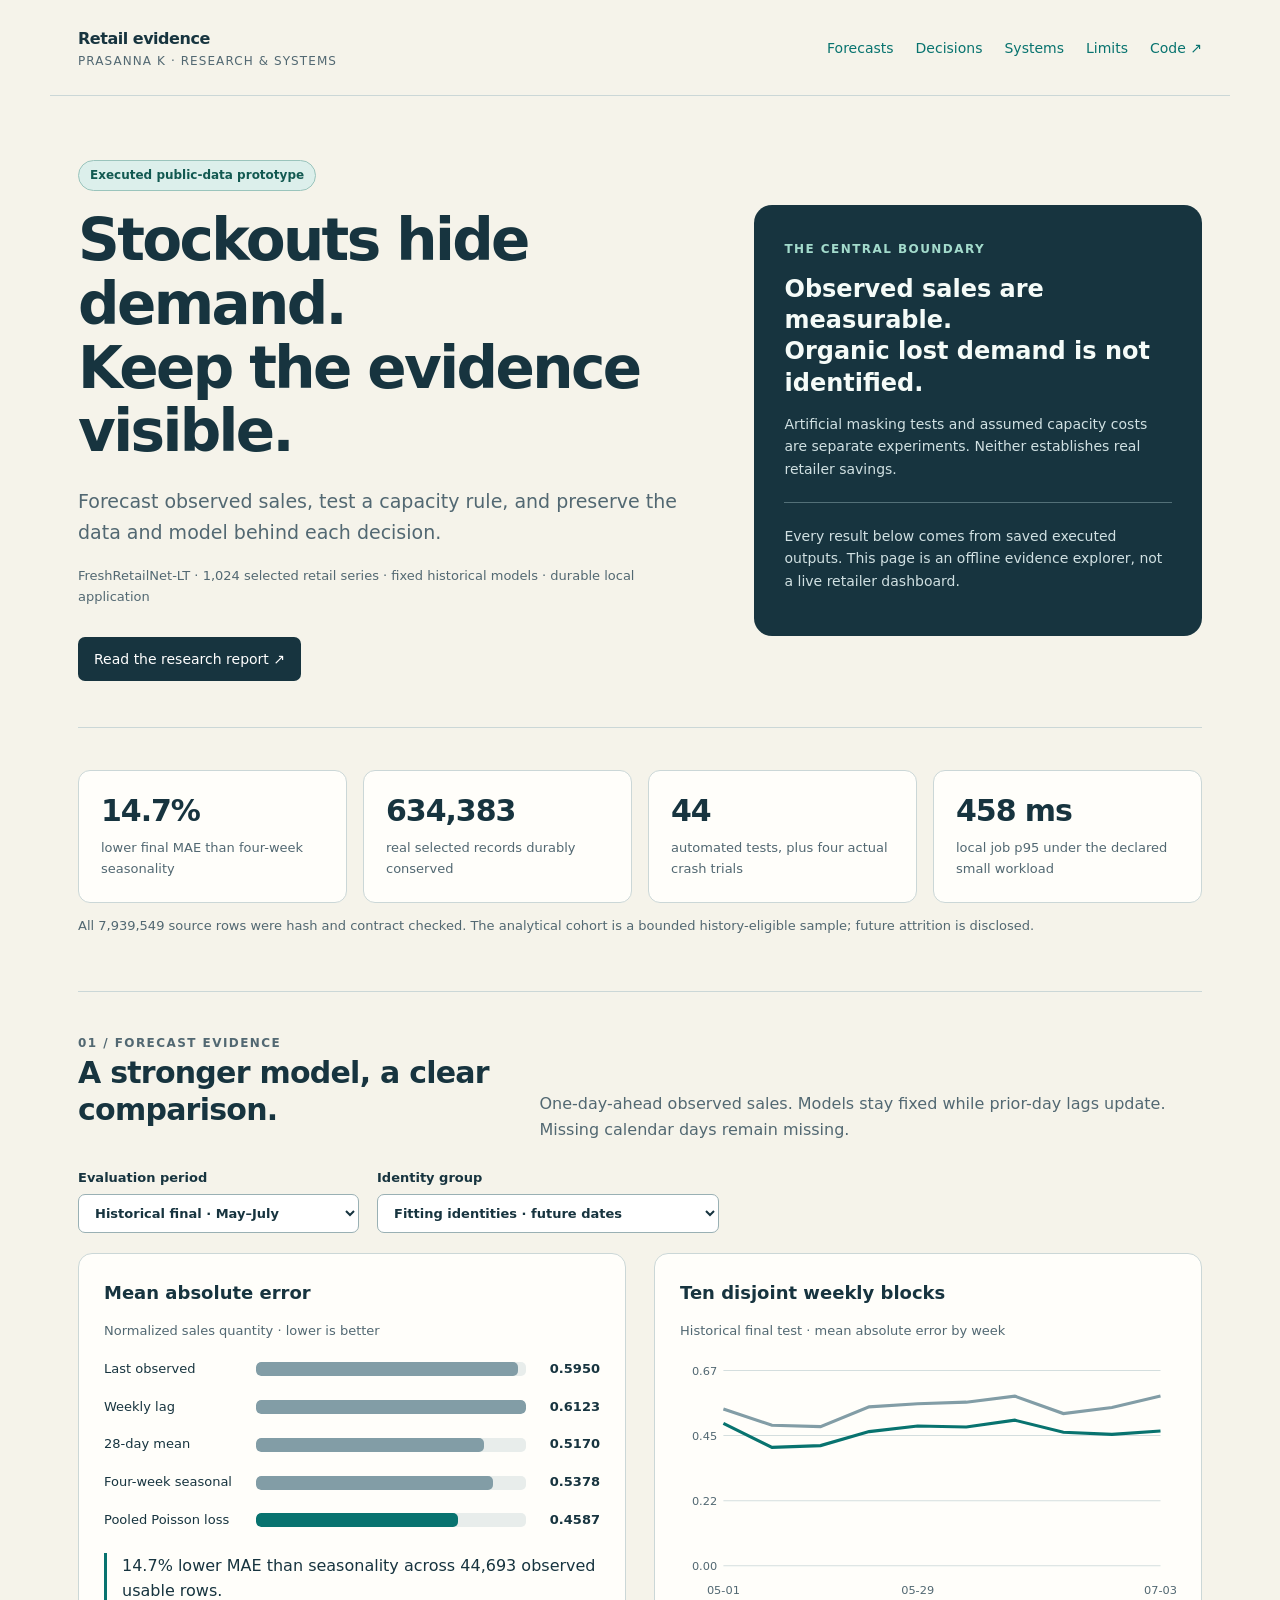
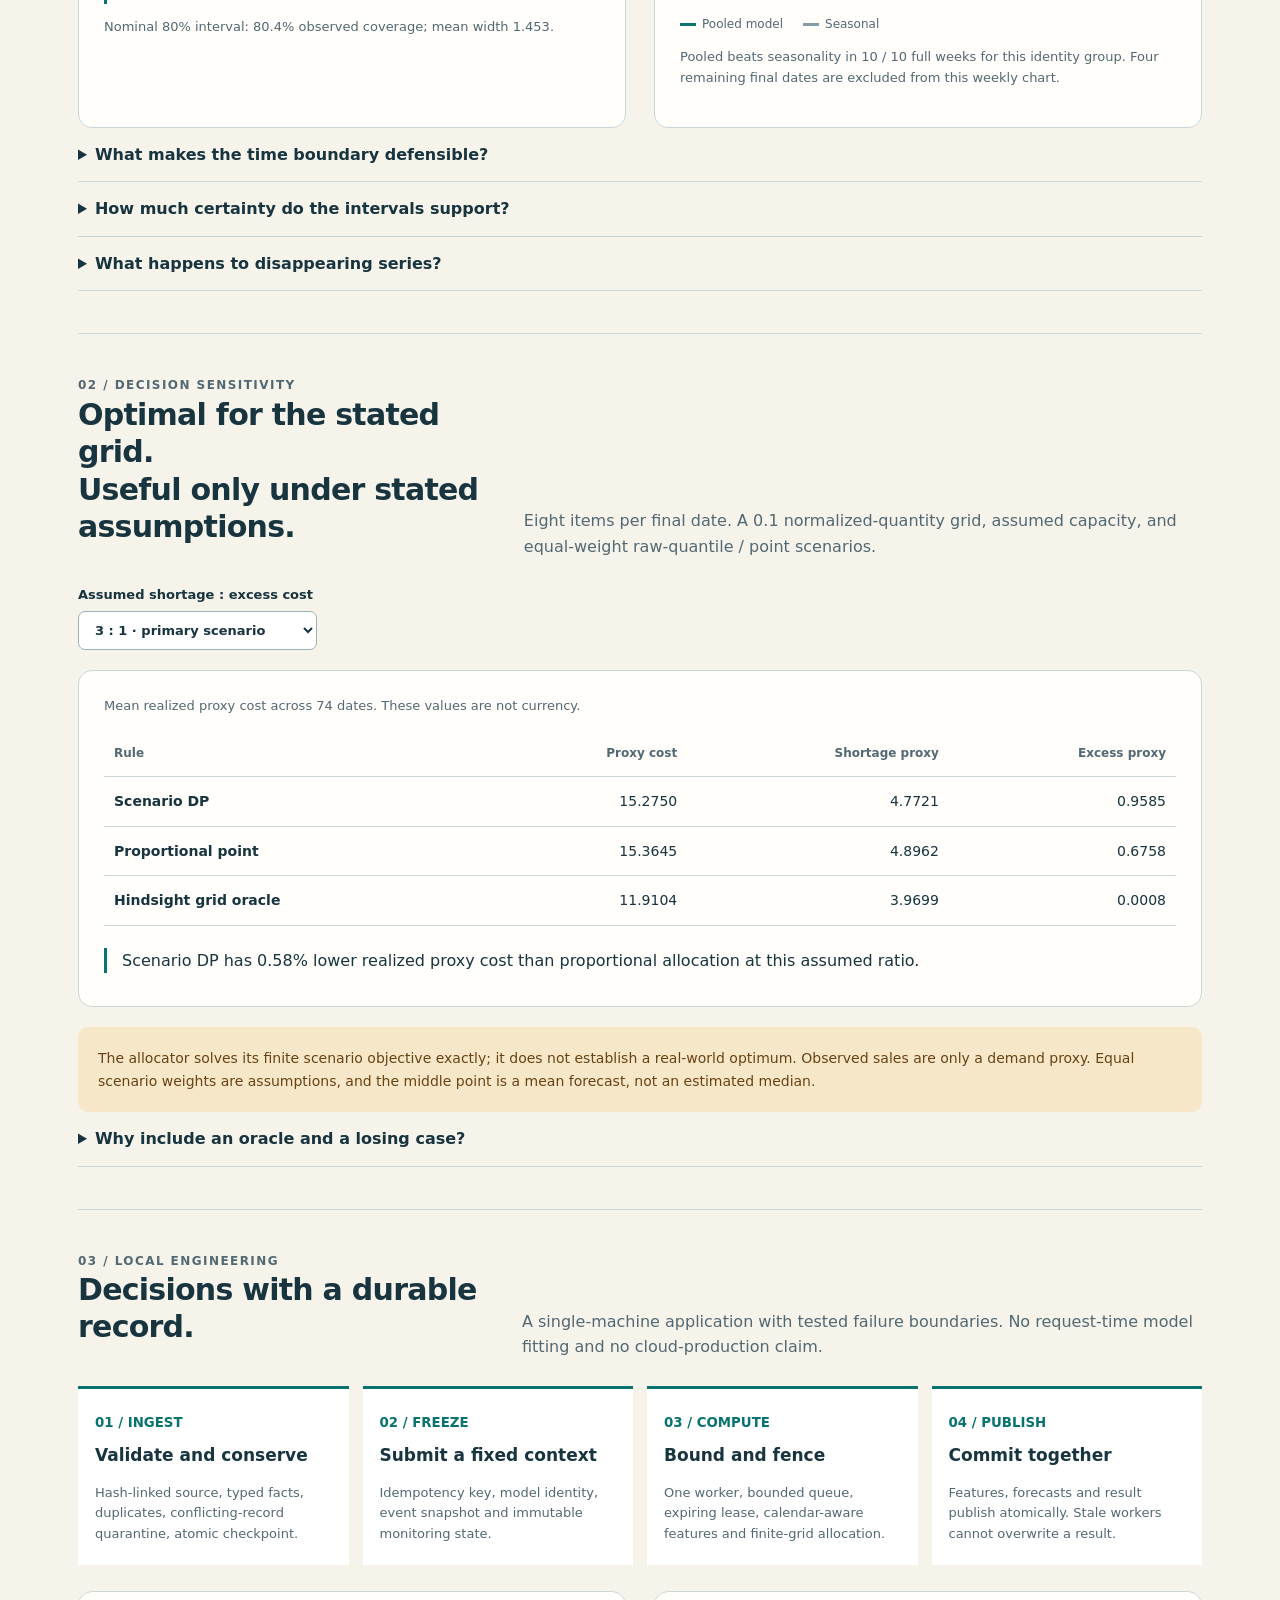
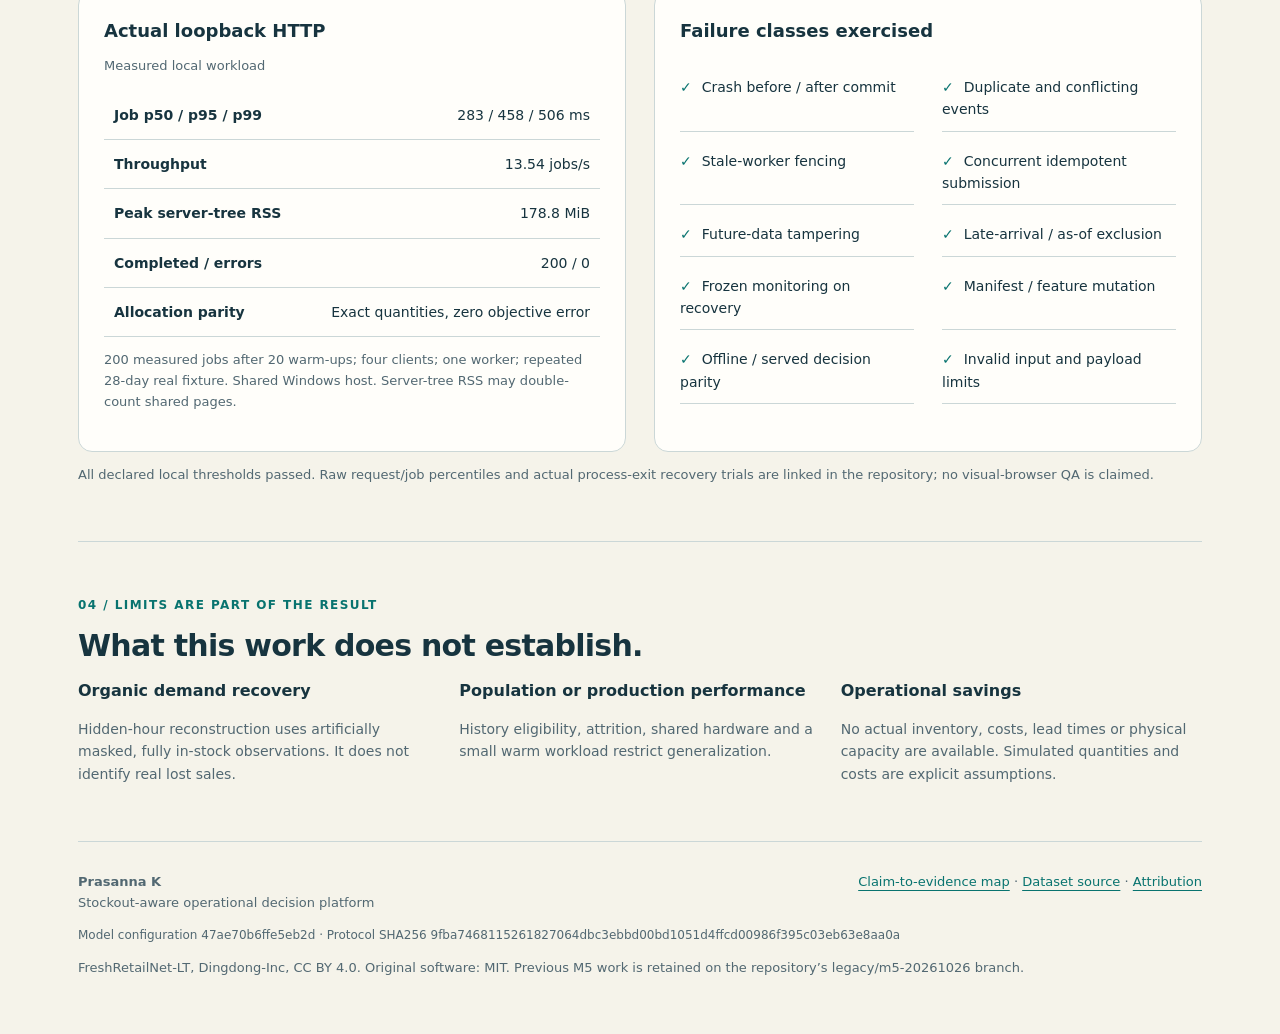
==== explorer/index.html @ 7d6df8fb "Replace the flagship with a stockout-aware operational decision platform Add the executed FreshRetai" ====
<!doctype html>
<html lang="en"><head><meta charset="utf-8"><meta name="viewport" content="width=device-width,initial-scale=1"><meta name="description" content="Executed public-data research on observed retail sales, stockout boundaries and a durable local capacity-decision service."><title>Stockout-aware decisions | Prasanna K</title><style>
:root{--ink:#17343f;--muted:#526872;--paper:#f5f3ea;--panel:#fffefa;--line:#cbd7d7;--teal:#08736f;--soft:#dcefeb;--amber:#8b4e0e;--gold:#f6e7c8}*{box-sizing:border-box}body{margin:0;background:var(--paper);color:var(--ink);font:16px/1.6 system-ui,-apple-system,Segoe UI,sans-serif}a{color:var(--teal);text-underline-offset:4px}a:focus-visible,select:focus-visible,summary:focus-visible{outline:3px solid #a25a14;outline-offset:4px}header,main,footer{max-width:1180px;margin:auto;padding:0 28px}header{display:flex;align-items:center;justify-content:space-between;gap:24px;padding-top:26px;padding-bottom:24px;border-bottom:1px solid var(--line)}.brand{font-weight:750;letter-spacing:-.03em}.brand small{display:block;color:var(--muted);font-size:12px;font-weight:500;letter-spacing:.09em;text-transform:uppercase}nav{display:flex;gap:22px;flex-wrap:wrap;font-size:14px}nav a{text-decoration:none}.skip{position:absolute;left:24px;top:-80px}.skip:focus{top:4px;background:white;padding:10px}section{padding:42px 0;border-bottom:1px solid var(--line)}.hero{padding:64px 0 46px;display:grid;grid-template-columns:1.4fr 1fr;gap:50px;align-items:center}.eyebrow{font-size:12px;font-weight:750;text-transform:uppercase;letter-spacing:.12em;color:var(--teal)}h1{font-size:clamp(35px,5vw,58px);line-height:1.1;letter-spacing:-.045em;margin:18px 0 22px;font-weight:750}h2{font-size:30px;line-height:1.25;letter-spacing:-.025em;margin:0 0 14px}h3{font-size:18px;margin:0 0 10px}.lead{font-size:19px;color:var(--muted);max-width:660px}.badge{display:inline-block;border:1px solid #9ac4bc;background:var(--soft);color:#125951;border-radius:99px;padding:5px 11px;font-size:12px;font-weight:650}.boundary{background:var(--ink);color:#f5fbf8;border-radius:18px;padding:30px}.boundary .eyebrow{color:#a3dbcc}.boundary strong{display:block;font-size:24px;line-height:1.3;margin:14px 0}.boundary p{color:#d0e0e2;font-size:14px}.boundary hr{border:0;border-top:1px solid #537078;margin:22px 0}.statgrid{display:grid;grid-template-columns:repeat(4,1fr);gap:16px}.stat{background:var(--panel);border:1px solid var(--line);border-radius:12px;padding:22px}.stat .value{display:block;font-size:30px;font-weight:750;line-height:1.2;letter-spacing:-.035em}.stat p{font-size:13px;color:var(--muted);margin:9px 0 0}.sectionhead{display:flex;justify-content:space-between;align-items:flex-end;gap:25px;margin-bottom:25px}.sectionhead p{max-width:680px;color:var(--muted);margin:0}.controls{display:flex;gap:18px;flex-wrap:wrap;margin:20px 0}label{font-size:13px;font-weight:700;display:block}select{display:block;margin-top:6px;border:1px solid #99b0b4;background:white;color:var(--ink);padding:10px 34px 10px 12px;border-radius:7px;min-width:190px;font:inherit}.twocol{display:grid;grid-template-columns:1fr 1fr;gap:28px}.panel{background:var(--panel);border:1px solid var(--line);border-radius:14px;padding:25px}.caption{font-size:13px;color:var(--muted)}.barrow{display:grid;grid-template-columns:140px 1fr 62px;gap:12px;align-items:center;margin:17px 0;font-size:13px}.track{background:#e8edeb;border-radius:5px;overflow:hidden;height:14px}.fill{height:100%;background:#829da6;border-radius:5px}.fill.pooled{background:var(--teal)}.number{font-variant-numeric:tabular-nums;text-align:right}.summary{border-left:3px solid var(--teal);padding-left:15px;margin:22px 0 8px}.tablewrap{overflow-x:auto}table{width:100%;border-collapse:collapse;font-size:14px}caption{text-align:left;font-size:13px;color:var(--muted);margin-bottom:14px}th,td{padding:13px 10px;border-bottom:1px solid var(--line);text-align:right}th:first-child,td:first-child{text-align:left}thead th{font-size:12px;color:var(--muted);font-weight:650}tbody th{font-weight:550}.callout{padding:20px;background:var(--gold);border-radius:10px;color:#694214;font-size:14px;margin-top:20px}.pipeline{display:grid;grid-template-columns:repeat(4,1fr);gap:14px;margin:26px 0}.step{border-top:3px solid var(--teal);background:white;padding:20px 17px}.step small{font-weight:750;color:var(--teal)}.step p{font-size:13px;color:var(--muted);margin-bottom:0}.step strong{display:block;font-size:17px;margin:8px 0}.checks{display:grid;grid-template-columns:1fr 1fr;gap:8px 28px;font-size:14px;margin:20px 0}.checks span{padding:10px 0;border-bottom:1px solid var(--line)}.checks span:before{content:'✓';color:var(--teal);font-weight:750;margin-right:10px}.limits{display:grid;grid-template-columns:repeat(3,1fr);gap:20px}.limits h3{font-size:16px}.limits p{font-size:14px;color:var(--muted)}details{border-bottom:1px solid var(--line);padding:14px 0}summary{font-weight:650;cursor:pointer}details p{font-size:14px;color:var(--muted)}svg{width:100%;height:auto;display:block}.legend{display:flex;gap:20px;font-size:12px;color:var(--muted);margin-top:12px}.dot{display:inline-block;width:16px;height:3px;margin-right:6px;vertical-align:middle}footer{padding-top:30px;padding-bottom:42px;font-size:13px;color:var(--muted)}.footgrid{display:flex;justify-content:space-between;gap:24px;flex-wrap:wrap}.button{display:inline-block;text-decoration:none;background:var(--ink);color:white;border-radius:7px;padding:11px 16px;font-size:14px;margin-top:16px}.provenance{font-size:12px;overflow-wrap:anywhere}noscript{display:block;padding:18px;background:#fff1c9}@media(max-width:800px){header{display:block}nav{margin-top:18px}.hero{grid-template-columns:1fr;gap:25px;padding-top:40px}.statgrid,.pipeline{grid-template-columns:1fr 1fr}.twocol,.limits{grid-template-columns:1fr}.sectionhead{display:block}.sectionhead p{margin-top:12px}}@media(max-width:480px){header,main,footer{padding-left:18px;padding-right:18px}.statgrid{grid-template-columns:1fr 1fr;gap:10px}.stat{padding:16px}.stat .value{font-size:26px}.barrow{grid-template-columns:102px 1fr 51px;gap:8px}.pipeline,.checks{grid-template-columns:1fr}.panel{padding:18px}select{min-width:160px}h2{font-size:27px}}@media print{header nav,.controls{display:none}body{background:white}.hero{padding-top:20px}section{break-inside:avoid}.panel{box-shadow:none}}
</style></head><body><a class="skip" href="#main">Skip to evidence</a><header><div class="brand">Retail evidence<small>Prasanna K · research & systems</small></div><nav aria-label="Page sections"><a href="#evidence">Forecasts</a><a href="#decisions">Decisions</a><a href="#systems">Systems</a><a href="#limits">Limits</a><a href="https://github.com/Prasanna-K-123/demand-inventory">Code ↗</a></nav></header><main id="main"><noscript>Interactive filters need JavaScript. The complete research report and aggregate CSV/JSON evidence are available in the linked repository.</noscript><section class="hero"><div><span class="badge">Executed public-data prototype</span><h1>Stockouts hide demand.<br>Keep the evidence visible.</h1><p class="lead">Forecast observed sales, test a capacity rule, and preserve the data and model behind each decision.</p><p class="caption">FreshRetailNet-LT · 1,024 selected retail series · fixed historical models · durable local application</p><a class="button" href="https://github.com/Prasanna-K-123/demand-inventory/blob/main/docs/RESEARCH_REPORT.md">Read the research report ↗</a></div><aside class="boundary" aria-label="Identification boundary"><span class="eyebrow">The central boundary</span><strong>Observed sales are measurable.<br>Organic lost demand is not identified.</strong><p>Artificial masking tests and assumed capacity costs are separate experiments. Neither establishes real retailer savings.</p><hr><p>Every result below comes from saved executed outputs. This page is an offline evidence explorer, not a live retailer dashboard.</p></aside></section><section aria-label="Headline evidence"><div class="statgrid"><div class="stat"><span class="value" id="headline-gain">—</span><p>lower final MAE than four-week seasonality</p></div><div class="stat"><span class="value">634,383</span><p>real selected records durably conserved</p></div><div class="stat"><span class="value" id="headline-tests">—</span><p>automated tests, plus four actual crash trials</p></div><div class="stat"><span class="value" id="headline-p95">—</span><p>local job p95 under the declared small workload</p></div></div><p class="caption">All 7,939,549 source rows were hash and contract checked. The analytical cohort is a bounded history-eligible sample; future attrition is disclosed.</p></section><section id="evidence"><div class="sectionhead"><div><p class="eyebrow">01 / Forecast evidence</p><h2>A stronger model, a clear comparison.</h2></div><p>One-day-ahead observed sales. Models stay fixed while prior-day lags update. Missing calendar days remain missing.</p></div><div class="controls"><label for="split">Evaluation period<select id="split"><option value="final">Historical final · May–July</option><option value="official_external">Official external · seven days</option></select></label><label for="identity">Identity group<select id="identity"><option value="fitting_identities">Fitting identities · future dates</option><option value="transfer_holdout">Held-out identities · history available</option></select></label></div><div class="twocol"><article class="panel"><h3>Mean absolute error</h3><p class="caption">Normalized sales quantity · lower is better</p><div id="bars"></div><p class="summary" id="forecast-summary" aria-live="polite"></p><p class="caption" id="coverage-summary"></p></article><article class="panel"><h3>Ten disjoint weekly blocks</h3><p class="caption">Historical final test · mean absolute error by week</p><div id="weekly-chart"></div><div class="legend"><span><i class="dot" style="background:#08736f"></i>Pooled model</span><span><i class="dot" style="background:#829da6"></i>Seasonal</span></div><p class="caption" id="weekly-summary"></p></article></div><details><summary>What makes the time boundary defensible?</summary><p>Fit ends 2024-12-31; validation selects the point model in January–February; interval calibration uses March–April; final scoring begins May 1. The external July 14–20 week is a short additional check. Future realized weather, discounts, activity and stock status are excluded. Model identity binds configuration and serving implementation, and each job freezes both its event and monitoring context.</p></details><details><summary>How much certainty do the intervals support?</summary><p id="uncertainty"></p></details><details><summary>What happens to disappearing series?</summary><p>The original cohort is preserved. Only 656 of 1,024 selected identities appear in the external week. Errors condition on observed, usable rows; neither missing days nor disappeared products are fabricated as zero sales. Held-out identities have historical lags, so this is transfer with history, not cold start.</p></details></section><section id="decisions"><div class="sectionhead"><div><p class="eyebrow">02 / Decision sensitivity</p><h2>Optimal for the stated grid.<br>Useful only under stated assumptions.</h2></div><p>Eight items per final date. A 0.1 normalized-quantity grid, assumed capacity, and equal-weight raw-quantile / point scenarios.</p></div><div class="controls"><label for="cost">Assumed shortage : excess cost<select id="cost"><option value="3">3 : 1 · primary scenario</option><option value="1">1 : 1 · sensitivity</option><option value="5">5 : 1 · sensitivity</option></select></label></div><div class="panel tablewrap"><table><caption>Mean realized proxy cost across 74 dates. These values are not currency.</caption><thead><tr><th scope="col">Rule</th><th scope="col">Proxy cost</th><th scope="col">Shortage proxy</th><th scope="col">Excess proxy</th></tr></thead><tbody id="cost-table"></tbody></table><p class="summary" id="decision-summary" aria-live="polite"></p></div><div class="callout">The allocator solves its finite scenario objective exactly; it does not establish a real-world optimum. Observed sales are only a demand proxy. Equal scenario weights are assumptions, and the middle point is a mean forecast, not an estimated median.</div><details><summary>Why include an oracle and a losing case?</summary><p>The hindsight grid oracle uses future observed sales and is unattainable prospectively. It is a same-grid lower bound, not an implementable competitor. The scenario rule loses to proportional allocation at the 1 : 1 cost ratio. That sensitivity is part of the result.</p></details></section><section id="systems"><div class="sectionhead"><div><p class="eyebrow">03 / Local engineering</p><h2>Decisions with a durable record.</h2></div><p>A single-machine application with tested failure boundaries. No request-time model fitting and no cloud-production claim.</p></div><div class="pipeline"><div class="step"><small>01 / INGEST</small><strong>Validate and conserve</strong><p>Hash-linked source, typed facts, duplicates, conflicting-record quarantine, atomic checkpoint.</p></div><div class="step"><small>02 / FREEZE</small><strong>Submit a fixed context</strong><p>Idempotency key, model identity, event snapshot and immutable monitoring state.</p></div><div class="step"><small>03 / COMPUTE</small><strong>Bound and fence</strong><p>One worker, bounded queue, expiring lease, calendar-aware features and finite-grid allocation.</p></div><div class="step"><small>04 / PUBLISH</small><strong>Commit together</strong><p>Features, forecasts and result publish atomically. Stale workers cannot overwrite a result.</p></div></div><div class="twocol"><article class="panel"><h3>Actual loopback HTTP</h3><div id="benchmark-table"></div><p class="caption">200 measured jobs after 20 warm-ups; four clients; one worker; repeated 28-day real fixture. Shared Windows host. Server-tree RSS may double-count shared pages.</p></article><article class="panel"><h3>Failure classes exercised</h3><div class="checks"><span>Crash before / after commit</span><span>Duplicate and conflicting events</span><span>Stale-worker fencing</span><span>Concurrent idempotent submission</span><span>Future-data tampering</span><span>Late-arrival / as-of exclusion</span><span>Frozen monitoring on recovery</span><span>Manifest / feature mutation</span><span>Offline / served decision parity</span><span>Invalid input and payload limits</span></div></article></div><p class="caption">All declared local thresholds passed. Raw request/job percentiles and actual process-exit recovery trials are linked in the repository; no visual-browser QA is claimed.</p></section><section id="limits"><p class="eyebrow">04 / Limits are part of the result</p><h2>What this work does not establish.</h2><div class="limits"><article><h3>Organic demand recovery</h3><p>Hidden-hour reconstruction uses artificially masked, fully in-stock observations. It does not identify real lost sales.</p></article><article><h3>Population or production performance</h3><p>History eligibility, attrition, shared hardware and a small warm workload restrict generalization.</p></article><article><h3>Operational savings</h3><p>No actual inventory, costs, lead times or physical capacity are available. Simulated quantities and costs are explicit assumptions.</p></article></div></section></main><footer><div class="footgrid"><div><strong>Prasanna K</strong><br>Stockout-aware operational decision platform</div><div><a href="https://github.com/Prasanna-K-123/demand-inventory/blob/main/docs/CLAIM_MAP.md">Claim-to-evidence map</a> · <a href="https://huggingface.co/datasets/Dingdong-Inc/FreshRetailNet-LT">Dataset source</a> · <a href="https://github.com/Prasanna-K-123/demand-inventory/blob/main/DATA_LICENSE.md">Attribution</a></div></div><p class="provenance" id="provenance"></p><p>FreshRetailNet-LT, Dingdong-Inc, CC BY 4.0. Original software: MIT. Previous M5 work is retained on the repository’s legacy/m5-20261026 branch.</p></footer><script id="evidence-data" type="application/json">{"summary":{"project_id":"stockout-decision-platform","title":"Stockout-aware operational decision platform","maturity":"executed local research prototype; independent AI-agent technical review passed","repository_url":"https://github.com/Prasanna-K-123/demand-inventory","pages_url":"https://prasanna-k-123.github.io/demand-inventory/","source":{"name":"Dingdong-Inc/FreshRetailNet-LT","url":"https://huggingface.co/datasets/Dingdong-Inc/FreshRetailNet-LT","license":"CC-BY-4.0","rows_audited":7939549,"selected_series":1024,"selected_rows":634383,"fit_rows":356925,"transfer_holdout_identities":193,"hashes":["e744c537ed16a8254c50f8456de7c5614866d4d8b6787e3cc3b67be02ea2f1e3","370ca7f995d2a059744e1659eb681e60db694bec2f80a84252426afdd2b6d626"]},"primary":{"task":"rolling one-day observed normalized-sales forecasting","final_rows":44693,"model":"pooled_poisson","mae":0.458717410414742,"seasonal_mae":0.5378144209756934,"best_simple_mae":0.5169869702248852,"relative_mae_reduction_vs_seasonal":0.14707119682186098,"relative_mae_reduction_vs_best_simple":0.11270991952620457,"wape":0.2964821412527667,"interval_coverage80":0.8036157787572998,"weekly_blocks":10,"weekly_wins_vs_seasonal":10},"uncertainty":{"block_days":7,"ci95_percentile":[-0.09248092441610381,-0.06957246629881514],"daily_average_mae_difference_pooled_minus_seasonal":-0.08003396559165851,"dates":74,"interpretation":"exploratory paired moving-block bootstrap; not an IID or causal guarantee","replicates":500},"secondary":{"artificial_masking":"Learned hourly-share scaling improves conditional artificial reconstruction; no organic-demand identification","allocation":"Exact finite-grid scenarios; slightly lower proxy cost at shortage weights 3/5, worse at 1; no retailer-savings claim","policy_id":"raw-quantile-point-grid-v1"},"systems":{"automated_tests":44,"test_failures":0,"durable_records":634383,"crash_publication_trials":4,"crash_equivalence":true,"http_measured_jobs":200,"http_errors":0,"job_p95_ms":457.6437199953943,"jobs_per_second":13.535027531366294,"peak_server_tree_rss_mb":178.84765625,"forecast_parity_error":0.0,"allocation_parity":true,"receipt":"artifacts/benchmark.json","performance_model_version":"509b40e9d63ead14","current_http_smoke":"artifacts/http_smoke.json"},"model_version":"47ae70b6ffe5eb2d","served_configuration_sha256":"47ae70b6ffe5eb2d11b7cfd072e21eb949dc2a9de326aaa40de441970a648089","protocol_sha256":"9fba7468115261827064dbc3ebbd00bd1051d4ffcd00986f395c03eb63e8aa0a","limits":["Normalized quantities, not money or physical units","Organic latent demand is unidentified","History-eligible sample with substantial attrition","Synthetic arrivals and assumed costs/capacity","Temporal dependence limits coverage and bootstrap claims","Loopback-only single machine; no visual-browser QA or production claim"],"paths":{"explorer":"explorer/index.html","code":"src/stockout","readme":"README.md","scientific_report":"docs/RESEARCH_REPORT.md","claims":"docs/CLAIM_MAP.md","api_demo":"scripts/demo_client.py","independent_review":"artifacts/review_status.json","systems":"docs/SYSTEM_DESIGN.md"},"legacy":{"branch":"legacy/m5-20261026","commit":"43c6f6193c0e7ccaf617fcd2a9283bddbc26df88"},"independent_review":{"status":"passed","review_type":"independent AI-agent technical review","scopes":["scientific recomputation and source/actual-database audit","targeted expired-failure fencing reproduction and repair verification","artifact and local-link concordance","public staging tests:38 passed,6 explicit fitted-artifact skips","public allowlist and secret-pattern review"],"not_claimed":["visual browser QA","external employer validation","production impact","new model fits"],"serving_version":"47ae70b6ffe5eb2d","source_fits_unchanged":true},"private_defense_excluded_from_repository":true},"metrics":[{"split":"calibration","identity_split":"fitting_identities","stratum":"all_observed","model":"last_observation","n":44553,"mae":0.5043145018292821,"rmse":0.7455624157213895,"wape":0.3626815839331748},{"split":"calibration","identity_split":"fitting_identities","stratum":"all_observed","model":"lag_7_fallback_mean_28","n":44553,"mae":0.5159881713913765,"rmse":0.7829290288870446,"wape":0.3710767915897774},{"split":"calibration","identity_split":"fitting_identities","stratum":"all_observed","model":"mean_28","n":44553,"mae":0.4395996510576086,"rmse":0.6548757780077573,"wape":0.3161414100997148},{"split":"calibration","identity_split":"fitting_identities","stratum":"all_observed","model":"seasonal_4week_fallback_mean_28","n":44553,"mae":0.4523260854113827,"rmse":0.6771097751509305,"wape":0.3252937215095716},{"split":"calibration","identity_split":"fitting_identities","stratum":"all_observed","model":"pooled_poisson","n":44553,"mae":0.3857296644230955,"rmse":0.5683320805027874,"wape":0.2774004022401432},{"split":"calibration","identity_split":"transfer_holdout","stratum":"all_observed","model":"last_observation","n":10360,"mae":0.5637944015444015,"rmse":0.8701350612999541,"wape":0.343637943461421},{"split":"calibration","identity_split":"transfer_holdout","stratum":"all_observed","model":"lag_7_fallback_mean_28","n":10360,"mae":0.5709058880308879,"rmse":0.9023533964179594,"wape":0.3479724607685735},{"split":"calibration","identity_split":"transfer_holdout","stratum":"all_observed","model":"mean_28","n":10360,"mae":0.4785446406898413,"rmse":0.7415792712897336,"wape":0.2916774195179567},{"split":"calibration","identity_split":"transfer_holdout","stratum":"all_observed","model":"seasonal_4week_fallback_mean_28","n":10360,"mae":0.4915983268983269,"rmse":0.7547971990441533,"wape":0.2996337629491559},{"split":"calibration","identity_split":"transfer_holdout","stratum":"all_observed","model":"pooled_poisson","n":10360,"mae":0.4263443148547834,"rmse":0.6564032244725477,"wape":0.2598608343073945},{"split":"final","identity_split":"fitting_identities","stratum":"all_observed","model":"last_observation","n":44693,"mae":0.5950085024500481,"rmse":0.8948558641154993,"wape":0.3845709599522168},{"split":"final","identity_split":"fitting_identities","stratum":"all_observed","model":"lag_7_fallback_mean_28","n":44693,"mae":0.6122843295508524,"rmse":0.9438531816513054,"wape":0.3957368195740003},{"split":"final","identity_split":"fitting_identities","stratum":"all_observed","model":"mean_28","n":44693,"mae":0.5169869702248852,"rmse":0.7759709021952363,"wape":0.3341434191335162},{"split":"final","identity_split":"fitting_identities","stratum":"all_observed","model":"seasonal_4week_fallback_mean_28","n":44693,"mae":0.5378144209756934,"rmse":0.8160072026954421,"wape":0.3476047943838106},{"split":"final","identity_split":"fitting_identities","stratum":"all_observed","model":"pooled_poisson","n":44693,"mae":0.458717410414742,"rmse":0.6938001662938513,"wape":0.2964821412527667},{"split":"final","identity_split":"transfer_holdout","stratum":"all_observed","model":"last_observation","n":10435,"mae":0.6929158600862482,"rmse":1.134628330044989,"wape":0.3795830536778426},{"split":"final","identity_split":"transfer_holdout","stratum":"all_observed","model":"lag_7_fallback_mean_28","n":10435,"mae":0.7285548634403449,"rmse":1.273059443513058,"wape":0.3991062923600963},{"split":"final","identity_split":"transfer_holdout","stratum":"all_observed","model":"mean_28","n":10435,"mae":0.6218438843806778,"rmse":1.0463803045022273,"wape":0.3406494412102627},{"split":"final","identity_split":"transfer_holdout","stratum":"all_observed","model":"seasonal_4week_fallback_mean_28","n":10435,"mae":0.6454285976681042,"rmse":1.1150389510399572,"wape":0.3535692746351223},{"split":"final","identity_split":"transfer_holdout","stratum":"all_observed","model":"pooled_poisson","n":10435,"mae":0.5497345502914573,"rmse":0.9161665366608992,"wape":0.3011475582127294},{"split":"official_external","identity_split":"fitting_identities","stratum":"all_observed","model":"last_observation","n":3717,"mae":0.5890244821092278,"rmse":0.8366078374373235,"wape":0.3394843766765634},{"split":"official_external","identity_split":"fitting_identities","stratum":"all_observed","model":"lag_7_fallback_mean_28","n":3717,"mae":0.5671716437987624,"rmse":0.8238053962629924,"wape":0.3268894889974018},{"split":"official_external","identity_split":"fitting_identities","stratum":"all_observed","model":"mean_28","n":3717,"mae":0.4828551251008878,"rmse":0.6792319051164231,"wape":0.2782936467818354},{"split":"official_external","identity_split":"fitting_identities","stratum":"all_observed","model":"seasonal_4week_fallback_mean_28","n":3717,"mae":0.4901746031746032,"rmse":0.6955576354503289,"wape":0.2825122294162194},{"split":"official_external","identity_split":"fitting_identities","stratum":"all_observed","model":"pooled_poisson","n":3717,"mae":0.4318949009086001,"rmse":0.6126797615421667,"wape":0.2489227114969951},{"split":"official_external","identity_split":"transfer_holdout","stratum":"all_observed","model":"last_observation","n":875,"mae":0.6198617142857141,"rmse":0.8806302957054598,"wape":0.3323095303740464},{"split":"official_external","identity_split":"transfer_holdout","stratum":"all_observed","model":"lag_7_fallback_mean_28","n":875,"mae":0.6058365714285714,"rmse":0.8674566983017489,"wape":0.3247906136078178},{"split":"official_external","identity_split":"transfer_holdout","stratum":"all_observed","model":"mean_28","n":875,"mae":0.5082050204081633,"rmse":0.7020148646655356,"wape":0.2724500768049155},{"split":"official_external","identity_split":"transfer_holdout","stratum":"all_observed","model":"seasonal_4week_fallback_mean_28","n":875,"mae":0.5226054285714287,"rmse":0.7253056632009904,"wape":0.2801701743099593},{"split":"official_external","identity_split":"transfer_holdout","stratum":"all_observed","model":"pooled_poisson","n":875,"mae":0.4523690766007066,"rmse":0.64220578097402,"wape":0.2425162773186399},{"split":"validation","identity_split":"fitting_identities","stratum":"all_observed","model":"last_observation","n":44856,"mae":0.512497124130551,"rmse":0.7700217576731158,"wape":0.4278819992998975},{"split":"validation","identity_split":"fitting_identities","stratum":"all_observed","model":"lag_7_fallback_mean_28","n":44856,"mae":0.5571395831740936,"rmse":0.833537855015338,"wape":0.4651538272377045},{"split":"validation","identity_split":"fitting_identities","stratum":"all_observed","model":"mean_28","n":44856,"mae":0.4847534710377873,"rmse":0.7003715152298677,"wape":0.404718923461465},{"split":"validation","identity_split":"fitting_identities","stratum":"all_observed","model":"seasonal_4week_fallback_mean_28","n":44856,"mae":0.5144187288211164,"rmse":0.7484223847503791,"wape":0.4294863401208496},{"split":"validation","identity_split":"fitting_identities","stratum":"all_observed","model":"pooled_poisson","n":44856,"mae":0.425894948137491,"rmse":0.6252160628172336,"wape":0.3555781551163881},{"split":"validation","identity_split":"transfer_holdout","stratum":"all_observed","model":"last_observation","n":10425,"mae":0.566176690647482,"rmse":0.8926823214348977,"wape":0.4157779726837503},{"split":"validation","identity_split":"transfer_holdout","stratum":"all_observed","model":"lag_7_fallback_mean_28","n":10425,"mae":0.623189188078109,"rmse":0.9612397320306196,"wape":0.4576457164303799},{"split":"validation","identity_split":"transfer_holdout","stratum":"all_observed","model":"mean_28","n":10425,"mae":0.5318729825122455,"rmse":0.7902526401900537,"wape":0.3905866738196222},{"split":"validation","identity_split":"transfer_holdout","stratum":"all_observed","model":"seasonal_4week_fallback_mean_28","n":10425,"mae":0.5602955475619503,"rmse":0.8384013446114474,"wape":0.4114590916885454},{"split":"validation","identity_split":"transfer_holdout","stratum":"all_observed","model":"pooled_poisson","n":10425,"mae":0.4689734391025677,"rmse":0.7120374809544915,"wape":0.3443957142241264}],"intervals":[{"coverage80":0.8000359122842458,"identity_split":"fitting_identities","mean_width":1.2311204731963474,"n":44553,"pinball10_raw":0.08324967801739641,"pinball90_raw":0.09090090389085431,"split":"calibration","evaluation_role":"in-sample calibration diagnostic"},{"coverage80":0.8013513513513514,"identity_split":"transfer_holdout","mean_width":1.3632739810124164,"n":10360,"pinball10_raw":0.09265128929423788,"pinball90_raw":0.10133335850301889,"split":"calibration","evaluation_role":"in-sample calibration diagnostic"},{"coverage80":0.8036157787572998,"identity_split":"fitting_identities","mean_width":1.4529552605394045,"n":44693,"pinball10_raw":0.10481116668112425,"pinball90_raw":0.10719798246138654,"split":"final","evaluation_role":"held-out temporal evaluation"},{"coverage80":0.8011499760421658,"identity_split":"transfer_holdout","mean_width":1.6936132287010959,"n":10435,"pinball10_raw":0.12540575088140238,"pinball90_raw":0.12777002160315126,"split":"final","evaluation_role":"held-out temporal evaluation"},{"coverage80":0.8326607479149852,"identity_split":"fitting_identities","mean_width":1.507205659310997,"n":3717,"pinball10_raw":0.10360570072492671,"pinball90_raw":0.09649596077867739,"split":"official_external","evaluation_role":"held-out temporal evaluation"},{"coverage80":0.8308571428571428,"identity_split":"transfer_holdout","mean_width":1.5737291251003516,"n":875,"pinball10_raw":0.11509791423430865,"pinball90_raw":0.09885881079522947,"split":"official_external","evaluation_role":"held-out temporal evaluation"},{"coverage80":null,"identity_split":"fitting_identities","mean_width":null,"n":44856,"pinball10_raw":0.08427295684402558,"pinball90_raw":0.10638405308381112,"split":"validation","evaluation_role":"raw quantile validation only; CQR calibration unavailable as-of"},{"coverage80":null,"identity_split":"transfer_holdout","mean_width":null,"n":10425,"pinball10_raw":0.0920591242297694,"pinball90_raw":0.11628025682378416,"split":"validation","evaluation_role":"raw quantile validation only; CQR calibration unavailable as-of"}],"decisions":[{"days":74,"mean_excess":5.933691976206073e-16,"mean_proxy_cost":3.970391891891892,"mean_shortage":3.9703918918918917,"policy":"hindsight_grid_oracle","shortage_weight":1.0},{"days":74,"mean_excess":0.6758243243243245,"mean_proxy_cost":5.57204054054054,"mean_shortage":4.896216216216216,"policy":"proportional_point","shortage_weight":1.0},{"days":74,"mean_excess":0.9585135135135138,"mean_proxy_cost":5.730662162162162,"mean_shortage":4.772148648648648,"policy":"scenario_dp","shortage_weight":1.0},{"days":74,"mean_excess":0.0,"mean_proxy_cost":16.375797297297296,"mean_shortage":16.375797297297296,"policy":"zero_capacity","shortage_weight":1.0},{"days":74,"mean_excess":0.0008108108108114049,"mean_proxy_cost":11.910364864864864,"mean_shortage":3.9698513513513514,"policy":"hindsight_grid_oracle","shortage_weight":3.0},{"days":74,"mean_excess":0.6758243243243245,"mean_proxy_cost":15.36447297297297,"mean_shortage":4.896216216216216,"policy":"proportional_point","shortage_weight":3.0},{"days":74,"mean_excess":0.9585135135135138,"mean_proxy_cost":15.27495945945946,"mean_shortage":4.772148648648648,"policy":"scenario_dp","shortage_weight":3.0},{"days":74,"mean_excess":0.0,"mean_proxy_cost":49.1273918918919,"mean_shortage":16.375797297297296,"policy":"zero_capacity","shortage_weight":3.0},{"days":74,"mean_excess":0.0008108108108114049,"mean_proxy_cost":19.850067567567567,"mean_shortage":3.9698513513513514,"policy":"hindsight_grid_oracle","shortage_weight":5.0},{"days":74,"mean_excess":0.6758243243243245,"mean_proxy_cost":25.156905405405404,"mean_shortage":4.896216216216216,"policy":"proportional_point","shortage_weight":5.0},{"days":74,"mean_excess":0.9585135135135138,"mean_proxy_cost":24.819256756756754,"mean_shortage":4.772148648648648,"policy":"scenario_dp","shortage_weight":5.0},{"days":74,"mean_excess":0.0,"mean_proxy_cost":81.87898648648648,"mean_shortage":16.375797297297296,"policy":"zero_capacity","shortage_weight":5.0}],"weekly":[{"identity_split":"fitting_identities","block":0,"start":"2025-05-01","end":"2025-05-07","observed_dates":7,"full_seven_day_block":true,"rows":4734,"model":"last_observation","mae":0.594674693705112,"wape":0.398569945437121},{"identity_split":"fitting_identities","block":0,"start":"2025-05-01","end":"2025-05-07","observed_dates":7,"full_seven_day_block":true,"rows":4734,"model":"lag_7_fallback_mean_28","mae":0.6031812420785805,"wape":0.4042713054528759},{"identity_split":"fitting_identities","block":0,"start":"2025-05-01","end":"2025-05-07","observed_dates":7,"full_seven_day_block":true,"rows":4734,"model":"mean_28","mae":0.4658120750256354,"wape":0.3122021086355228},{"identity_split":"fitting_identities","block":0,"start":"2025-05-01","end":"2025-05-07","observed_dates":7,"full_seven_day_block":true,"rows":4734,"model":"seasonal_4week_fallback_mean_28","mae":0.5378958773412196,"wape":0.3605149718865518},{"identity_split":"fitting_identities","block":0,"start":"2025-05-01","end":"2025-05-07","observed_dates":7,"full_seven_day_block":true,"rows":4734,"model":"pooled_poisson","mae":0.489126327685466,"wape":0.3278280643200333},{"identity_split":"fitting_identities","block":1,"start":"2025-05-08","end":"2025-05-14","observed_dates":7,"full_seven_day_block":true,"rows":4739,"model":"last_observation","mae":0.5373006963494408,"wape":0.3474930252825745},{"identity_split":"fitting_identities","block":1,"start":"2025-05-08","end":"2025-05-14","observed_dates":7,"full_seven_day_block":true,"rows":4739,"model":"lag_7_fallback_mean_28","mae":0.6409943025954843,"wape":0.4145556685691249},{"identity_split":"fitting_identities","block":1,"start":"2025-05-08","end":"2025-05-14","observed_dates":7,"full_seven_day_block":true,"rows":4739,"model":"mean_28","mae":0.4543281676700257,"wape":0.2938314998052213},{"identity_split":"fitting_identities","block":1,"start":"2025-05-08","end":"2025-05-14","observed_dates":7,"full_seven_day_block":true,"rows":4739,"model":"seasonal_4week_fallback_mean_28","mae":0.4826128226770767,"wape":0.3121242740455171},{"identity_split":"fitting_identities","block":1,"start":"2025-05-08","end":"2025-05-14","observed_dates":7,"full_seven_day_block":true,"rows":4739,"model":"pooled_poisson","mae":0.406366076119691,"wape":0.2628125705446749},{"identity_split":"fitting_identities","block":2,"start":"2025-05-15","end":"2025-05-21","observed_dates":7,"full_seven_day_block":true,"rows":4570,"model":"last_observation","mae":0.5408402625820569,"wape":0.3496806435740077},{"identity_split":"fitting_identities","block":2,"start":"2025-05-15","end":"2025-05-21","observed_dates":7,"full_seven_day_block":true,"rows":4570,"model":"lag_7_fallback_mean_28","mae":0.5441473934869352,"wape":0.3518188713340496},{"identity_split":"fitting_identities","block":2,"start":"2025-05-15","end":"2025-05-21","observed_dates":7,"full_seven_day_block":true,"rows":4570,"model":"mean_28","mae":0.4614140784552614,"wape":0.2983275896251597},{"identity_split":"fitting_identities","block":2,"start":"2025-05-15","end":"2025-05-21","observed_dates":7,"full_seven_day_block":true,"rows":4570,"model":"seasonal_4week_fallback_mean_28","mae":0.4775851568198395,"wape":0.3087830114586136},{"identity_split":"fitting_identities","block":2,"start":"2025-05-15","end":"2025-05-21","observed_dates":7,"full_seven_day_block":true,"rows":4570,"model":"pooled_poisson","mae":0.4125741584181264,"wape":0.2667501057500621},{"identity_split":"fitting_identities","block":3,"start":"2025-05-22","end":"2025-05-28","observed_dates":7,"full_seven_day_block":true,"rows":4406,"model":"last_observation","mae":0.5727666817975489,"wape":0.4021513642272832},{"identity_split":"fitting_identities","block":3,"start":"2025-05-22","end":"2025-05-28","observed_dates":7,"full_seven_day_block":true,"rows":4406,"model":"lag_7_fallback_mean_28","mae":0.5903059464366772,"wape":0.4144660456260555},{"identity_split":"fitting_identities","block":3,"start":"2025-05-22","end":"2025-05-28","observed_dates":7,"full_seven_day_block":true,"rows":4406,"model":"mean_28","mae":0.5251382314188228,"wape":0.3687104415888985},{"identity_split":"fitting_identities","block":3,"start":"2025-05-22","end":"2025-05-28","observed_dates":7,"full_seven_day_block":true,"rows":4406,"model":"seasonal_4week_fallback_mean_28","mae":0.5456337759116356,"wape":0.3831007883746059},{"identity_split":"fitting_identities","block":3,"start":"2025-05-22","end":"2025-05-28","observed_dates":7,"full_seven_day_block":true,"rows":4406,"model":"pooled_poisson","mae":0.4606343203179793,"wape":0.3234209080465677},{"identity_split":"fitting_identities","block":4,"start":"2025-05-29","end":"2025-06-04","observed_dates":7,"full_seven_day_block":true,"rows":4210,"model":"last_observation","mae":0.5709427553444181,"wape":0.4009785290135571},{"identity_split":"fitting_identities","block":4,"start":"2025-05-29","end":"2025-06-04","observed_dates":7,"full_seven_day_block":true,"rows":4210,"model":"lag_7_fallback_mean_28","mae":0.6414574821852732,"wape":0.4505016925492467},{"identity_split":"fitting_identities","block":4,"start":"2025-05-29","end":"2025-06-04","observed_dates":7,"full_seven_day_block":true,"rows":4210,"model":"mean_28","mae":0.5371534133284017,"wape":0.3772479526447493},{"identity_split":"fitting_identities","block":4,"start":"2025-05-29","end":"2025-06-04","observed_dates":7,"full_seven_day_block":true,"rows":4210,"model":"seasonal_4week_fallback_mean_28","mae":0.5562111638954869,"wape":0.3906323921829781},{"identity_split":"fitting_identities","block":4,"start":"2025-05-29","end":"2025-06-04","observed_dates":7,"full_seven_day_block":true,"rows":4210,"model":"pooled_poisson","mae":0.4799959834523346,"wape":0.3371057458484214},{"identity_split":"fitting_identities","block":5,"start":"2025-06-05","end":"2025-06-11","observed_dates":7,"full_seven_day_block":true,"rows":4061,"model":"last_observation","mae":0.6494075350898794,"wape":0.3943272371028646},{"identity_split":"fitting_identities","block":5,"start":"2025-06-05","end":"2025-06-11","observed_dates":7,"full_seven_day_block":true,"rows":4061,"model":"lag_7_fallback_mean_28","mae":0.6419504930758317,"wape":0.3897992410210938},{"identity_split":"fitting_identities","block":5,"start":"2025-06-05","end":"2025-06-11","observed_dates":7,"full_seven_day_block":true,"rows":4061,"model":"mean_28","mae":0.5628630190121978,"wape":0.3417764764982877},{"identity_split":"fitting_identities","block":5,"start":"2025-06-05","end":"2025-06-11","observed_dates":7,"full_seven_day_block":true,"rows":4061,"model":"seasonal_4week_fallback_mean_28","mae":0.5616393950586882,"wape":0.3410334788785057},{"identity_split":"fitting_identities","block":5,"start":"2025-06-05","end":"2025-06-11","observed_dates":7,"full_seven_day_block":true,"rows":4061,"model":"pooled_poisson","mae":0.4765140661781271,"wape":0.2893444639977365},{"identity_split":"fitting_identities","block":6,"start":"2025-06-12","end":"2025-06-18","observed_dates":7,"full_seven_day_block":true,"rows":4068,"model":"last_observation","mae":0.6735272861356932,"wape":0.4385884538235058},{"identity_split":"fitting_identities","block":6,"start":"2025-06-12","end":"2025-06-18","observed_dates":7,"full_seven_day_block":true,"rows":4068,"model":"lag_7_fallback_mean_28","mae":0.661111848574238,"wape":0.4305037515765297},{"identity_split":"fitting_identities","block":6,"start":"2025-06-12","end":"2025-06-18","observed_dates":7,"full_seven_day_block":true,"rows":4068,"model":"mean_28","mae":0.5685953793103606,"wape":0.3702587458538083},{"identity_split":"fitting_identities","block":6,"start":"2025-06-12","end":"2025-06-18","observed_dates":7,"full_seven_day_block":true,"rows":4068,"model":"seasonal_4week_fallback_mean_28","mae":0.5824793510324483,"wape":0.3792997302591423},{"identity_split":"fitting_identities","block":6,"start":"2025-06-12","end":"2025-06-18","observed_dates":7,"full_seven_day_block":true,"rows":4068,"model":"pooled_poisson","mae":0.4998050120561321,"wape":0.3254637369016323},{"identity_split":"fitting_identities","block":7,"start":"2025-06-19","end":"2025-06-25","observed_dates":7,"full_seven_day_block":true,"rows":3991,"model":"last_observation","mae":0.6226822851415685,"wape":0.3987122162968349},{"identity_split":"fitting_identities","block":7,"start":"2025-06-19","end":"2025-06-25","observed_dates":7,"full_seven_day_block":true,"rows":3991,"model":"lag_7_fallback_mean_28","mae":0.6092367827612127,"wape":0.3901028722040007},{"identity_split":"fitting_identities","block":7,"start":"2025-06-19","end":"2025-06-25","observed_dates":7,"full_seven_day_block":true,"rows":3991,"model":"mean_28","mae":0.538931547299318,"wape":0.3450854421001239},{"identity_split":"fitting_identities","block":7,"start":"2025-06-19","end":"2025-06-25","observed_dates":7,"full_seven_day_block":true,"rows":3991,"model":"seasonal_4week_fallback_mean_28","mae":0.5225269564854255,"wape":0.3345813521060385},{"identity_split":"fitting_identities","block":7,"start":"2025-06-19","end":"2025-06-25","observed_dates":7,"full_seven_day_block":true,"rows":3991,"model":"pooled_poisson","mae":0.4581263558573901,"wape":0.2933447426505222},{"identity_split":"fitting_identities","block":8,"start":"2025-06-26","end":"2025-07-02","observed_dates":7,"full_seven_day_block":true,"rows":3943,"model":"last_observation","mae":0.5886700481866599,"wape":0.3813850179196864},{"identity_split":"fitting_identities","block":8,"start":"2025-06-26","end":"2025-07-02","observed_dates":7,"full_seven_day_block":true,"rows":3943,"model":"lag_7_fallback_mean_28","mae":0.6076137458787725,"wape":0.3936581792704752},{"identity_split":"fitting_identities","block":8,"start":"2025-06-26","end":"2025-07-02","observed_dates":7,"full_seven_day_block":true,"rows":3943,"model":"mean_28","mae":0.5080551349557817,"wape":0.3291565748014058},{"identity_split":"fitting_identities","block":8,"start":"2025-06-26","end":"2025-07-02","observed_dates":7,"full_seven_day_block":true,"rows":3943,"model":"seasonal_4week_fallback_mean_28","mae":0.5433292332403414,"wape":0.3520098058224138},{"identity_split":"fitting_identities","block":8,"start":"2025-06-26","end":"2025-07-02","observed_dates":7,"full_seven_day_block":true,"rows":3943,"model":"pooled_poisson","mae":0.4512642709357248,"wape":0.2923631541769272},{"identity_split":"fitting_identities","block":9,"start":"2025-07-03","end":"2025-07-09","observed_dates":7,"full_seven_day_block":true,"rows":3847,"model":"last_observation","mae":0.6145575773329868,"wape":0.3717927568597658},{"identity_split":"fitting_identities","block":9,"start":"2025-07-03","end":"2025-07-09","observed_dates":7,"full_seven_day_block":true,"rows":3847,"model":"lag_7_fallback_mean_28","mae":0.5905399012217312,"wape":0.3572626325164607},{"identity_split":"fitting_identities","block":9,"start":"2025-07-03","end":"2025-07-09","observed_dates":7,"full_seven_day_block":true,"rows":3847,"model":"mean_28","mae":0.5593931913550447,"wape":0.3384196118532037},{"identity_split":"fitting_identities","block":9,"start":"2025-07-03","end":"2025-07-09","observed_dates":7,"full_seven_day_block":true,"rows":3847,"model":"seasonal_4week_fallback_mean_28","mae":0.5828896542760592,"wape":0.3526344145796924},{"identity_split":"fitting_identities","block":9,"start":"2025-07-03","end":"2025-07-09","observed_dates":7,"full_seven_day_block":true,"rows":3847,"model":"pooled_poisson","mae":0.4624916527528909,"wape":0.2797964795224684},{"identity_split":"fitting_identities","block":10,"start":"2025-07-10","end":"2025-07-13","observed_dates":4,"full_seven_day_block":false,"rows":2124,"model":"last_observation","mae":0.6048639359698683,"wape":0.3374382470339272},{"identity_split":"fitting_identities","block":10,"start":"2025-07-10","end":"2025-07-13","observed_dates":4,"full_seven_day_block":false,"rows":2124,"model":"lag_7_fallback_mean_28","mae":0.6064303201506591,"wape":0.3383120930358387},{"identity_split":"fitting_identities","block":10,"start":"2025-07-10","end":"2025-07-13","observed_dates":4,"full_seven_day_block":false,"rows":2124,"model":"mean_28","mae":0.5455227502017755,"wape":0.3043333047291882},{"identity_split":"fitting_identities","block":10,"start":"2025-07-10","end":"2025-07-13","observed_dates":4,"full_seven_day_block":false,"rows":2124,"model":"seasonal_4week_fallback_mean_28","mae":0.543451388888889,"wape":0.3031777447944177},{"identity_split":"fitting_identities","block":10,"start":"2025-07-10","end":"2025-07-13","observed_dates":4,"full_seven_day_block":false,"rows":2124,"model":"pooled_poisson","mae":0.4562662135523398,"wape":0.2545393469938646},{"identity_split":"transfer_holdout","block":0,"start":"2025-05-01","end":"2025-05-07","observed_dates":7,"full_seven_day_block":true,"rows":1085,"model":"last_observation","mae":0.6776552995391706,"wape":0.3733359330808735},{"identity_split":"transfer_holdout","block":0,"start":"2025-05-01","end":"2025-05-07","observed_dates":7,"full_seven_day_block":true,"rows":1085,"model":"lag_7_fallback_mean_28","mae":0.7013870967741935,"wape":0.3864103274971032},{"identity_split":"transfer_holdout","block":0,"start":"2025-05-01","end":"2025-05-07","observed_dates":7,"full_seven_day_block":true,"rows":1085,"model":"mean_28","mae":0.5481978213622941,"wape":0.3020148227135114},{"identity_split":"transfer_holdout","block":0,"start":"2025-05-01","end":"2025-05-07","observed_dates":7,"full_seven_day_block":true,"rows":1085,"model":"seasonal_4week_fallback_mean_28","mae":0.6243197388632872,"wape":0.3439521426421897},{"identity_split":"transfer_holdout","block":0,"start":"2025-05-01","end":"2025-05-07","observed_dates":7,"full_seven_day_block":true,"rows":1085,"model":"pooled_poisson","mae":0.5763694008358213,"wape":0.3175351955583243},{"identity_split":"transfer_holdout","block":1,"start":"2025-05-08","end":"2025-05-14","observed_dates":7,"full_seven_day_block":true,"rows":1085,"model":"last_observation","mae":0.6325059907834102,"wape":0.325434754568527},{"identity_split":"transfer_holdout","block":1,"start":"2025-05-08","end":"2025-05-14","observed_dates":7,"full_seven_day_block":true,"rows":1085,"model":"lag_7_fallback_mean_28","mae":0.7558451612903226,"wape":0.3888947901531505},{"identity_split":"transfer_holdout","block":1,"start":"2025-05-08","end":"2025-05-14","observed_dates":7,"full_seven_day_block":true,"rows":1085,"model":"mean_28","mae":0.5480077024358131,"wape":0.2819589928673587},{"identity_split":"transfer_holdout","block":1,"start":"2025-05-08","end":"2025-05-14","observed_dates":7,"full_seven_day_block":true,"rows":1085,"model":"seasonal_4week_fallback_mean_28","mae":0.5711193548387097,"wape":0.2938503188579536},{"identity_split":"transfer_holdout","block":1,"start":"2025-05-08","end":"2025-05-14","observed_dates":7,"full_seven_day_block":true,"rows":1085,"model":"pooled_poisson","mae":0.5020271204300972,"wape":0.2583012257663477},{"identity_split":"transfer_holdout","block":2,"start":"2025-05-15","end":"2025-05-21","observed_dates":7,"full_seven_day_block":true,"rows":1059,"model":"last_observation","mae":0.6611085930122758,"wape":0.3352742551778269},{"identity_split":"transfer_holdout","block":2,"start":"2025-05-15","end":"2025-05-21","observed_dates":7,"full_seven_day_block":true,"rows":1059,"model":"lag_7_fallback_mean_28","mae":0.6590623229461756,"wape":0.3342365108805119},{"identity_split":"transfer_holdout","block":2,"start":"2025-05-15","end":"2025-05-21","observed_dates":7,"full_seven_day_block":true,"rows":1059,"model":"mean_28","mae":0.5844583164710644,"wape":0.2964018752872029},{"identity_split":"transfer_holdout","block":2,"start":"2025-05-15","end":"2025-05-21","observed_dates":7,"full_seven_day_block":true,"rows":1059,"model":"seasonal_4week_fallback_mean_28","mae":0.6029416902738433,"wape":0.3057755235053633},{"identity_split":"transfer_holdout","block":2,"start":"2025-05-15","end":"2025-05-21","observed_dates":7,"full_seven_day_block":true,"rows":1059,"model":"pooled_poisson","mae":0.5164730578652742,"wape":0.2619238679173833},{"identity_split":"transfer_holdout","block":3,"start":"2025-05-22","end":"2025-05-28","observed_dates":7,"full_seven_day_block":true,"rows":1030,"model":"last_observation","mae":0.7562436893203884,"wape":0.4237583569123069},{"identity_split":"transfer_holdout","block":3,"start":"2025-05-22","end":"2025-05-28","observed_dates":7,"full_seven_day_block":true,"rows":1030,"model":"lag_7_fallback_mean_28","mae":0.7605242718446602,"wape":0.4261569655125891},{"identity_split":"transfer_holdout","block":3,"start":"2025-05-22","end":"2025-05-28","observed_dates":7,"full_seven_day_block":true,"rows":1030,"model":"mean_28","mae":0.6638166435506242,"wape":0.3719672033426794},{"identity_split":"transfer_holdout","block":3,"start":"2025-05-22","end":"2025-05-28","observed_dates":7,"full_seven_day_block":true,"rows":1030,"model":"seasonal_4week_fallback_mean_28","mae":0.6771082524271844,"wape":0.3794151072627953},{"identity_split":"transfer_holdout","block":3,"start":"2025-05-22","end":"2025-05-28","observed_dates":7,"full_seven_day_block":true,"rows":1030,"model":"pooled_poisson","mae":0.5920485750614125,"wape":0.3317522313551594},{"identity_split":"transfer_holdout","block":4,"start":"2025-05-29","end":"2025-06-04","observed_dates":7,"full_seven_day_block":true,"rows":996,"model":"last_observation","mae":0.7295702811244981,"wape":0.4213752923350095},{"identity_split":"transfer_holdout","block":4,"start":"2025-05-29","end":"2025-06-04","observed_dates":7,"full_seven_day_block":true,"rows":996,"model":"lag_7_fallback_mean_28","mae":0.8197028112449799,"wape":0.4734328147026606},{"identity_split":"transfer_holdout","block":4,"start":"2025-05-29","end":"2025-06-04","observed_dates":7,"full_seven_day_block":true,"rows":996,"model":"mean_28","mae":0.7125466150315549,"wape":0.4115429945261251},{"identity_split":"transfer_holdout","block":4,"start":"2025-05-29","end":"2025-06-04","observed_dates":7,"full_seven_day_block":true,"rows":996,"model":"seasonal_4week_fallback_mean_28","mae":0.7472018072289156,"wape":0.4315586696720223},{"identity_split":"transfer_holdout","block":4,"start":"2025-05-29","end":"2025-06-04","observed_dates":7,"full_seven_day_block":true,"rows":996,"model":"pooled_poisson","mae":0.6107275612901825,"wape":0.3527357285977266},{"identity_split":"transfer_holdout","block":5,"start":"2025-06-05","end":"2025-06-11","observed_dates":7,"full_seven_day_block":true,"rows":974,"model":"last_observation","mae":0.8071252566735114,"wape":0.3934977320347217},{"identity_split":"transfer_holdout","block":5,"start":"2025-06-05","end":"2025-06-11","observed_dates":7,"full_seven_day_block":true,"rows":974,"model":"lag_7_fallback_mean_28","mae":0.8969558521560574,"wape":0.4372928373141604},{"identity_split":"transfer_holdout","block":5,"start":"2025-06-05","end":"2025-06-11","observed_dates":7,"full_seven_day_block":true,"rows":974,"model":"mean_28","mae":0.782319045174538,"wape":0.3814039611057219},{"identity_split":"transfer_holdout","block":5,"start":"2025-06-05","end":"2025-06-11","observed_dates":7,"full_seven_day_block":true,"rows":974,"model":"seasonal_4week_fallback_mean_28","mae":0.7881676078028748,"wape":0.384255310522538},{"identity_split":"transfer_holdout","block":5,"start":"2025-06-05","end":"2025-06-11","observed_dates":7,"full_seven_day_block":true,"rows":974,"model":"pooled_poisson","mae":0.6432689993904778,"wape":0.3136128999253815},{"identity_split":"transfer_holdout","block":6,"start":"2025-06-12","end":"2025-06-18","observed_dates":7,"full_seven_day_block":true,"rows":981,"model":"last_observation","mae":0.7849174311926604,"wape":0.4497584459232528},{"identity_split":"transfer_holdout","block":6,"start":"2025-06-12","end":"2025-06-18","observed_dates":7,"full_seven_day_block":true,"rows":981,"model":"lag_7_fallback_mean_28","mae":0.828808358817533,"wape":0.4749079898296709},{"identity_split":"transfer_holdout","block":6,"start":"2025-06-12","end":"2025-06-18","observed_dates":7,"full_seven_day_block":true,"rows":981,"model":"mean_28","mae":0.7382083356564544,"wape":0.4229940890826563},{"identity_split":"transfer_holdout","block":6,"start":"2025-06-12","end":"2025-06-18","observed_dates":7,"full_seven_day_block":true,"rows":981,"model":"seasonal_4week_fallback_mean_28","mae":0.7831215596330275,"wape":0.4487294097856416},{"identity_split":"transfer_holdout","block":6,"start":"2025-06-12","end":"2025-06-18","observed_dates":7,"full_seven_day_block":true,"rows":981,"model":"pooled_poisson","mae":0.6271897997143099,"wape":0.3593803607977026},{"identity_split":"transfer_holdout","block":7,"start":"2025-06-19","end":"2025-06-25","observed_dates":7,"full_seven_day_block":true,"rows":921,"model":"last_observation","mae":0.6735439739413681,"wape":0.3998056186270978},{"identity_split":"transfer_holdout","block":7,"start":"2025-06-19","end":"2025-06-25","observed_dates":7,"full_seven_day_block":true,"rows":921,"model":"lag_7_fallback_mean_28","mae":0.6695352877307276,"wape":0.397426122510536},{"identity_split":"transfer_holdout","block":7,"start":"2025-06-19","end":"2025-06-25","observed_dates":7,"full_seven_day_block":true,"rows":921,"model":"mean_28","mae":0.5943343484373698,"wape":0.352787970854922},{"identity_split":"transfer_holdout","block":7,"start":"2025-06-19","end":"2025-06-25","observed_dates":7,"full_seven_day_block":true,"rows":921,"model":"seasonal_4week_fallback_mean_28","mae":0.5883238327904451,"wape":0.3492202187563845},{"identity_split":"transfer_holdout","block":7,"start":"2025-06-19","end":"2025-06-25","observed_dates":7,"full_seven_day_block":true,"rows":921,"model":"pooled_poisson","mae":0.5110936966249314,"wape":0.3033775662186067},{"identity_split":"transfer_holdout","block":8,"start":"2025-06-26","end":"2025-07-02","observed_dates":7,"full_seven_day_block":true,"rows":911,"model":"last_observation","mae":0.604496158068057,"wape":0.363140479082508},{"identity_split":"transfer_holdout","block":8,"start":"2025-06-26","end":"2025-07-02","observed_dates":7,"full_seven_day_block":true,"rows":911,"model":"lag_7_fallback_mean_28","mae":0.6156959385290889,"wape":0.3698685510279713},{"identity_split":"transfer_holdout","block":8,"start":"2025-06-26","end":"2025-07-02","observed_dates":7,"full_seven_day_block":true,"rows":911,"model":"mean_28","mae":0.4976994505271124,"wape":0.2989842275939968},{"identity_split":"transfer_holdout","block":8,"start":"2025-06-26","end":"2025-07-02","observed_dates":7,"full_seven_day_block":true,"rows":911,"model":"seasonal_4week_fallback_mean_28","mae":0.523746158068057,"wape":0.3146313309356787},{"identity_split":"transfer_holdout","block":8,"start":"2025-06-26","end":"2025-07-02","observed_dates":7,"full_seven_day_block":true,"rows":911,"model":"pooled_poisson","mae":0.4550045148855278,"wape":0.2733359928180591},{"identity_split":"transfer_holdout","block":9,"start":"2025-07-03","end":"2025-07-09","observed_dates":7,"full_seven_day_block":true,"rows":893,"model":"last_observation","mae":0.6225173572228444,"wape":0.3583232081680272},{"identity_split":"transfer_holdout","block":9,"start":"2025-07-03","end":"2025-07-09","observed_dates":7,"full_seven_day_block":true,"rows":893,"model":"lag_7_fallback_mean_28","mae":0.6023146696528555,"wape":0.3466944692425946},{"identity_split":"transfer_holdout","block":9,"start":"2025-07-03","end":"2025-07-09","observed_dates":7,"full_seven_day_block":true,"rows":893,"model":"mean_28","mae":0.573655935050392,"wape":0.3301983995255944},{"identity_split":"transfer_holdout","block":9,"start":"2025-07-03","end":"2025-07-09","observed_dates":7,"full_seven_day_block":true,"rows":893,"model":"seasonal_4week_fallback_mean_28","mae":0.5847609182530795,"wape":0.3365904674120077},{"identity_split":"transfer_holdout","block":9,"start":"2025-07-03","end":"2025-07-09","observed_dates":7,"full_seven_day_block":true,"rows":893,"model":"pooled_poisson","mae":0.4871822610300521,"wape":0.2804238447480761},{"identity_split":"transfer_holdout","block":10,"start":"2025-07-10","end":"2025-07-13","observed_dates":4,"full_seven_day_block":false,"rows":500,"model":"last_observation","mae":0.640546,"wape":0.3233849332123019},{"identity_split":"transfer_holdout","block":10,"start":"2025-07-10","end":"2025-07-13","observed_dates":4,"full_seven_day_block":false,"rows":500,"model":"lag_7_fallback_mean_28","mae":0.643116,"wape":0.3246824189172406},{"identity_split":"transfer_holdout","block":10,"start":"2025-07-10","end":"2025-07-13","observed_dates":4,"full_seven_day_block":false,"rows":500,"model":"mean_28","mae":0.575934,"wape":0.2907650319019929},{"identity_split":"transfer_holdout","block":10,"start":"2025-07-10","end":"2025-07-13","observed_dates":4,"full_seven_day_block":false,"rows":500,"model":"seasonal_4week_fallback_mean_28","mae":0.5615165,"wape":0.2834862380689373},{"identity_split":"transfer_holdout","block":10,"start":"2025-07-10","end":"2025-07-13","observed_dates":4,"full_seven_day_block":false,"rows":500,"model":"pooled_poisson","mae":0.4785655788041111,"wape":0.2416077810793825}],"benchmark":{"allocation_policy_id":"raw-quantile-point-grid-v1","completed_jobs":200,"direct_model_compute_only":{"max_ms":10.931900003924966,"n":200,"p50_ms":7.33325001783669,"p95_ms":9.483585087582465,"p99_ms":10.31326791970059},"elapsed_seconds":14.776475299848244,"environment":{"hardware_model":"not reliably exposed; no dedicated-machine claim","host_ram_gib":7.75,"logical_cpus":8,"os":"Windows","os_release":"11","physical_cpus":8,"python":"3.12.14","shared_machine":true},"error_rate":0.0,"errors":[],"job_end_to_end":{"max_ms":557.3271999601275,"n":200,"p50_ms":283.2518999930471,"p95_ms":457.6437199953943,"p99_ms":506.2557731522246},"jobs_per_second":13.535027531366294,"ledger_counts":{"batches":1,"events":56,"feature_ledger":222,"jobs":221,"quarantine":0,"results":221,"states":{"succeeded":221}},"limitations":"single machine; warmed repeated history, one active model, no multi-host/load-balancer/failover or sustained production claim; whole-machine peak and client memory excluded","load":{"concurrent_clients":4,"history":"same real 28-day fixture repeatedly; cache-warm tiny local workload","max_series_contract":64,"measured_single_series_jobs":200,"model_threads":2,"warmup_jobs_excluded":20,"worker_threads":1},"max_server_processes":4,"memory_sampling_interval_ms":20,"memory_sampling_scope":"Windows venv launcher plus all Python server descendants; summed working-set RSS may double-count shared pages","model_version":"509b40e9d63ead14","multi_series_items":2,"multi_series_parity_absolute_error":0.0,"offline_service_allocation_identical":true,"offline_service_allocation_objective_error":0.0,"offline_service_max_absolute_error":0.0,"offline_service_scenarios_identical":true,"peak_server_process_tree_rss_mb":178.84765625,"requests":{"result":{"max_ms":73.84450011886656,"n":200,"p50_ms":11.539499973878264,"p95_ms":41.199975030031055,"p99_ms":54.00584389921262},"status":{"max_ms":86.80319995619357,"n":2091,"p50_ms":13.909699860960245,"p95_ms":40.61969998292625,"p99_ms":54.63212998583911},"submit":{"max_ms":90.69850016385317,"n":200,"p50_ms":33.48089999053627,"p95_ms":71.57016992568967,"p99_ms":84.44503904785955}},"run_id":"84ab393a00b6","served_configuration_sha256":"509b40e9d63ead141292fdff44ee0c3e05041bd4c64ff438b5c3c91570bc1c5d","slo":{"job_p95_below_2000ms":true,"request_p95_below_250ms":true,"server_process_tree_rss_below_1500mb":true,"zero_errors":true},"transport":"real HTTP on IPv4 loopback"},"labels":{"last_observation":"Last observed","lag_7_fallback_mean_28":"Weekly lag","mean_28":"28-day mean","seasonal_4week_fallback_mean_28":"Four-week seasonal","pooled_poisson":"Pooled Poisson loss"}}</script><script>
'use strict';
const D=JSON.parse(document.getElementById('evidence-data').textContent), $=id=>document.getElementById(id), fmt=(v,n=3)=>Number(v).toFixed(n);
$('headline-gain').textContent=fmt(D.summary.primary.relative_mae_reduction_vs_seasonal*100,1)+'%';$('headline-tests').textContent=D.summary.systems.automated_tests;$('headline-p95').textContent=fmt(D.benchmark.job_end_to_end.p95_ms,0)+' ms';
$('uncertainty').textContent='The exploratory moving-block bootstrap resamples seven-day blocks of daily paired errors, preserving cross-series dependence within each day. Its 95% interval for pooled-minus-seasonal daily MAE is ['+D.summary.uncertainty.ci95_percentile.map(x=>fmt(x,4)).join(', ')+']. Temporal dependence prevents an automatic exchangeability coverage guarantee. Later calibration is never reported as available during the validation period.';
function forecasts(){let split=$('split').value,identity=$('identity').value,rows=D.metrics.filter(x=>x.split===split&&x.identity_split===identity),max=Math.max(...rows.map(x=>x.mae));$('bars').innerHTML=Object.keys(D.labels).map(k=>{const r=rows.find(x=>x.model===k);return '<div class="barrow"><span>'+D.labels[k]+'</span><div class="track" aria-hidden="true"><div class="fill '+(k==='pooled_poisson'?'pooled':'')+'" style="width:'+100*r.mae/max+'%"></div></div><strong class="number">'+fmt(r.mae,4)+'</strong></div>';}).join('');let p=rows.find(x=>x.model==='pooled_poisson'),s=rows.find(x=>x.model==='seasonal_4week_fallback_mean_28'),c=D.intervals.find(x=>x.split===split&&x.identity_split===identity);$('forecast-summary').textContent=fmt((1-p.mae/s.mae)*100,1)+'% lower MAE than seasonality across '+p.n.toLocaleString()+' observed usable rows.';$('coverage-summary').textContent='Nominal 80% interval: '+fmt(c.coverage80*100,1)+'% observed coverage; mean width '+fmt(c.mean_width)+'.';weekly(identity);}
function weekly(identity){const rows=D.weekly.filter(x=>x.identity_split===identity&&x.full_seven_day_block),p=rows.filter(x=>x.model==='pooled_poisson').sort((a,b)=>a.block-b.block),s=rows.filter(x=>x.model==='seasonal_4week_fallback_mean_28').sort((a,b)=>a.block-b.block),max=Math.max(...p.concat(s).map(x=>x.mae))*1.15;let W=480,H=240,L=42,R=15,T=15,B=36;const x=i=>L+i*(W-L-R)/(p.length-1),y=v=>H-B-v/max*(H-T-B);let svg='<svg viewBox="0 0 480 240" role="img" aria-labelledby="weekly-title weekly-desc"><title id="weekly-title">Weekly forecast error comparison</title><desc id="weekly-desc">Ten non-overlapping historical weeks; pooled model and four-week seasonality mean absolute error in normalized sales.</desc>';for(let i=0;i<=3;i++){let v=max*i/3,yy=y(v);svg+='<line x1="42" y1="'+yy+'" x2="465" y2="'+yy+'" stroke="#d4dede"/><text x="36" y="'+(yy+4)+'" text-anchor="end" font-size="11" fill="#526872">'+fmt(v,2)+'</text>';}[[s,'#829da6'],[p,'#08736f']].forEach(([r,color])=>{svg+='<polyline fill="none" stroke="'+color+'" stroke-width="3" points="'+r.map((a,i)=>x(i)+','+y(a.mae)).join(' ')+'"/>';});[0,4,9].forEach(i=>{svg+='<text x="'+x(i)+'" y="231" text-anchor="middle" font-size="11" fill="#526872">'+p[i].start.slice(5)+'</text>';});svg+='</svg>';$('weekly-chart').innerHTML=svg;let wins=p.filter((a,i)=>a.mae<s[i].mae).length;$('weekly-summary').textContent='Pooled beats seasonality in '+wins+' / '+p.length+' full weeks for this identity group. Four remaining final dates are excluded from this weekly chart.';}
function costs(){const c=Number($('cost').value),rows=D.decisions.filter(x=>x.shortage_weight===c),names={scenario_dp:'Scenario DP',proportional_point:'Proportional point',hindsight_grid_oracle:'Hindsight grid oracle'};$('cost-table').innerHTML=Object.entries(names).map(([k,label])=>{let r=rows.find(x=>x.policy===k);return '<tr><th scope="row">'+label+'</th><td>'+fmt(r.mean_proxy_cost,4)+'</td><td>'+fmt(r.mean_shortage,4)+'</td><td>'+fmt(r.mean_excess,4)+'</td></tr>';}).join('');let d=rows.find(x=>x.policy==='scenario_dp').mean_proxy_cost,p=rows.find(x=>x.policy==='proportional_point').mean_proxy_cost;$('decision-summary').textContent='Scenario DP has '+fmt(Math.abs(d/p-1)*100,2)+'% '+(d<p?'lower':'higher')+' realized proxy cost than proportional allocation at this assumed ratio.';}
const b=D.benchmark;$('benchmark-table').innerHTML='<table><caption>Measured local workload</caption><tbody>'+[['Job p50 / p95 / p99',fmt(b.job_end_to_end.p50_ms,0)+' / '+fmt(b.job_end_to_end.p95_ms,0)+' / '+fmt(b.job_end_to_end.p99_ms,0)+' ms'],['Throughput',fmt(b.jobs_per_second,2)+' jobs/s'],['Peak server-tree RSS',fmt(b.peak_server_process_tree_rss_mb,1)+' MiB'],['Completed / errors',b.completed_jobs+' / '+b.errors.length],['Allocation parity',b.offline_service_allocation_identical?'Exact quantities, zero objective error':'See receipt']].map(([k,v])=>'<tr><th scope="row">'+k+'</th><td>'+v+'</td></tr>').join('')+'</tbody></table>';$('provenance').textContent='Model configuration '+D.summary.model_version+' · Protocol SHA256 '+D.summary.protocol_sha256;
$('split').addEventListener('change',forecasts);$('identity').addEventListener('change',forecasts);$('cost').addEventListener('change',costs);forecasts();costs();
</script></body></html>
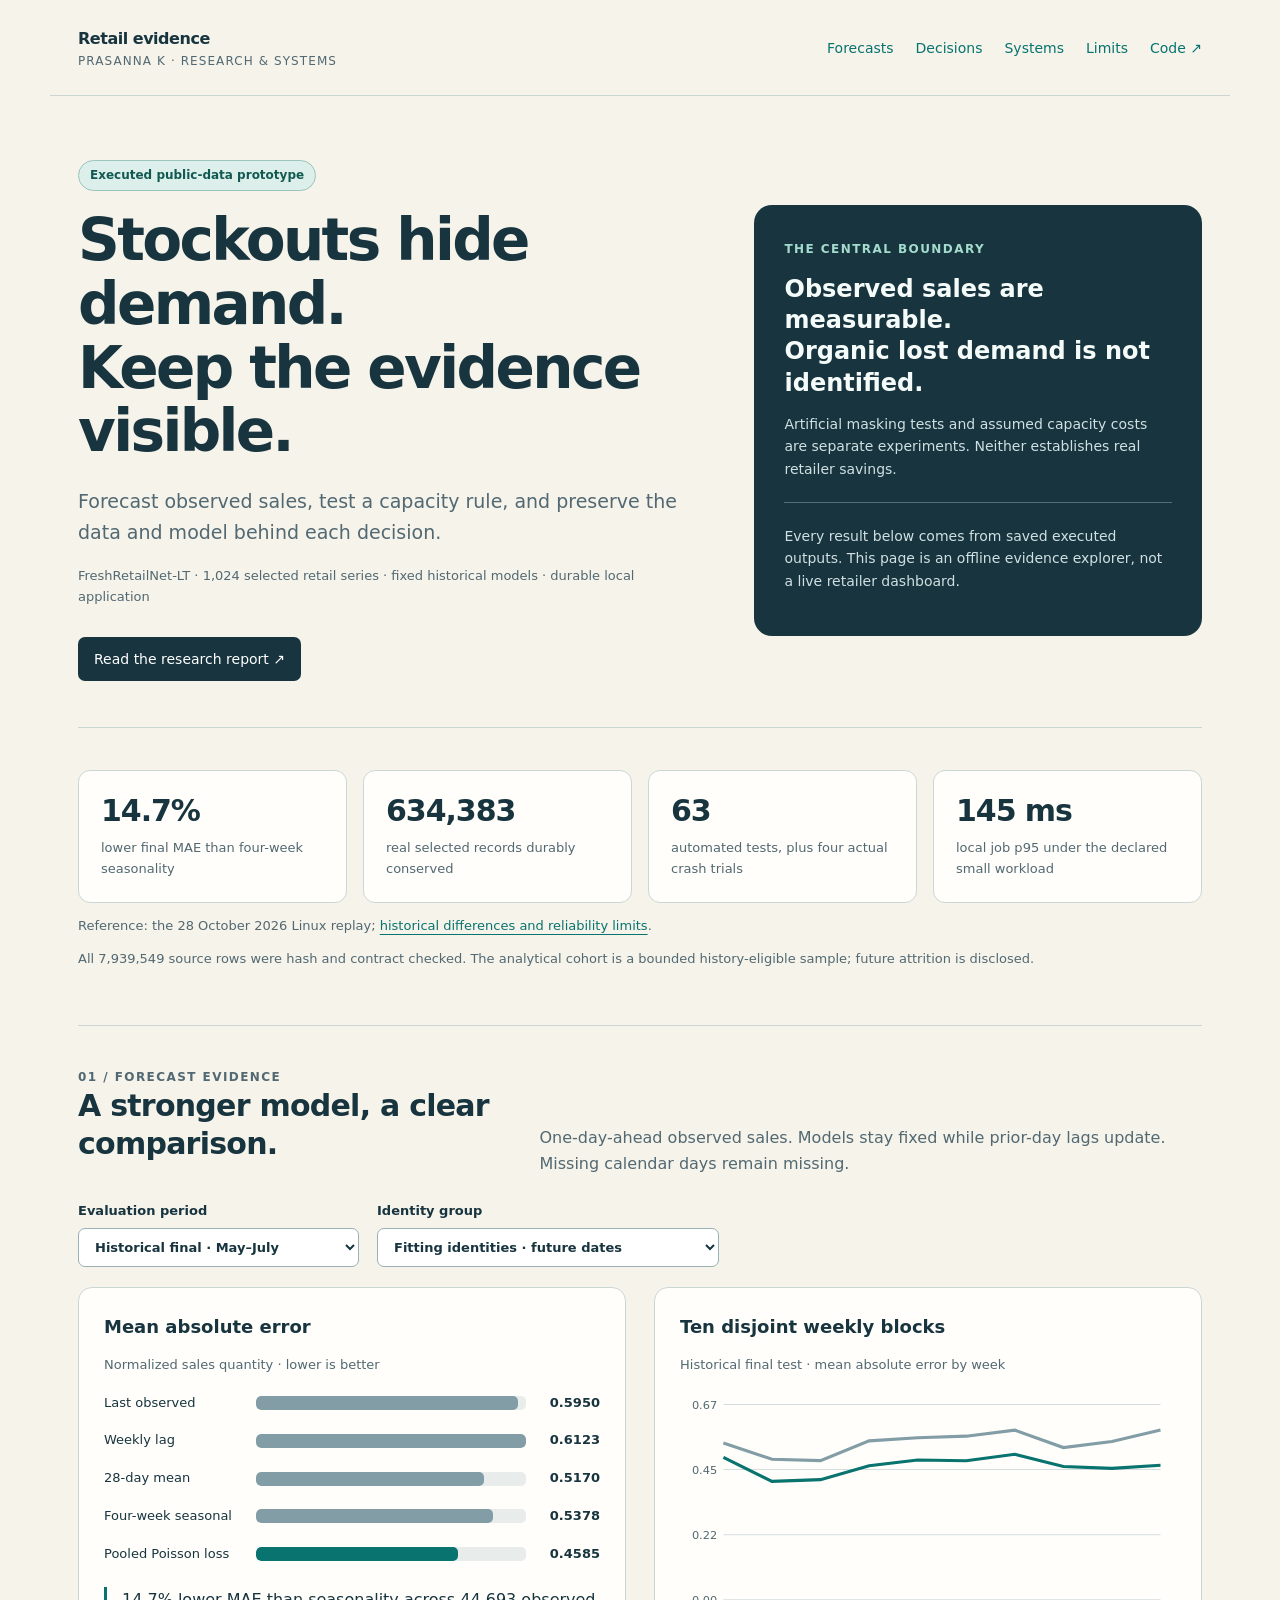
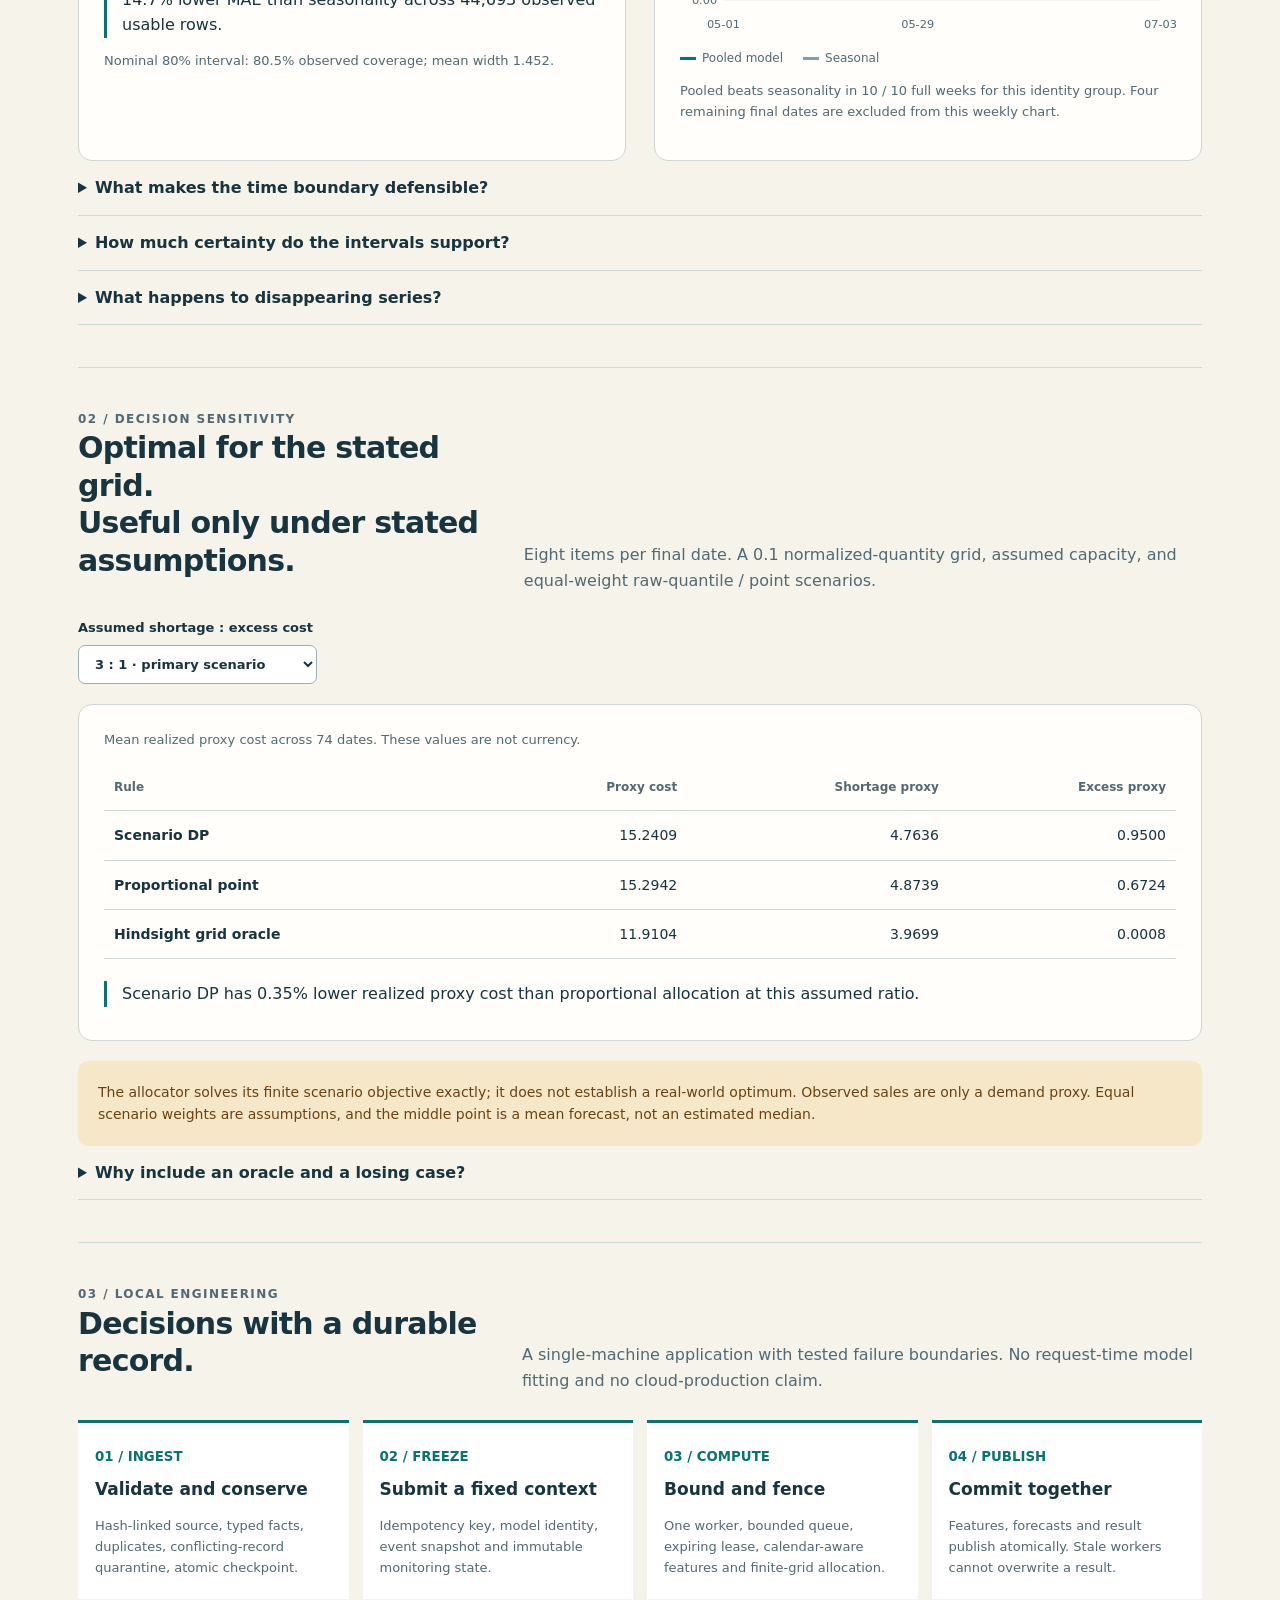
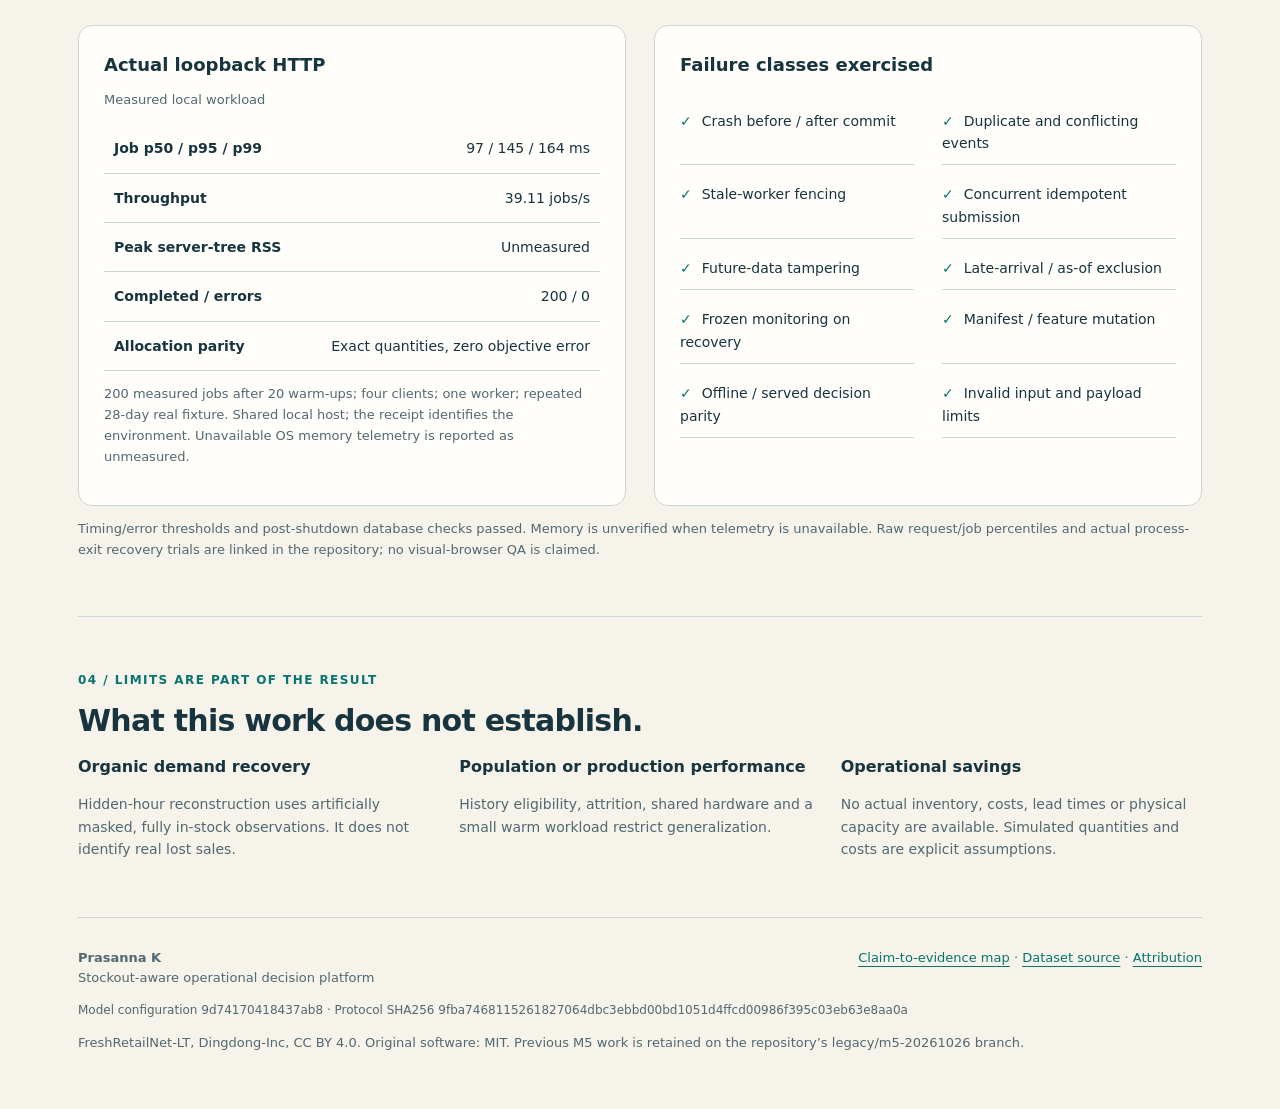
==== commit 23e4f9c7: "Complete measured demand service reliability and Linux reproduction evidence" ====
--- a/explorer/index.html
+++ b/explorer/index.html
@@ -1,14 +1,14 @@
-<!doctype html>
-<html lang="en"><head><meta charset="utf-8"><meta name="viewport" content="width=device-width,initial-scale=1"><meta name="description" content="Executed public-data research on observed retail sales, stockout boundaries and a durable local capacity-decision service."><title>Stockout-aware decisions | Prasanna K</title><style>
-:root{--ink:#17343f;--muted:#526872;--paper:#f5f3ea;--panel:#fffefa;--line:#cbd7d7;--teal:#08736f;--soft:#dcefeb;--amber:#8b4e0e;--gold:#f6e7c8}*{box-sizing:border-box}body{margin:0;background:var(--paper);color:var(--ink);font:16px/1.6 system-ui,-apple-system,Segoe UI,sans-serif}a{color:var(--teal);text-underline-offset:4px}a:focus-visible,select:focus-visible,summary:focus-visible{outline:3px solid #a25a14;outline-offset:4px}header,main,footer{max-width:1180px;margin:auto;padding:0 28px}header{display:flex;align-items:center;justify-content:space-between;gap:24px;padding-top:26px;padding-bottom:24px;border-bottom:1px solid var(--line)}.brand{font-weight:750;letter-spacing:-.03em}.brand small{display:block;color:var(--muted);font-size:12px;font-weight:500;letter-spacing:.09em;text-transform:uppercase}nav{display:flex;gap:22px;flex-wrap:wrap;font-size:14px}nav a{text-decoration:none}.skip{position:absolute;left:24px;top:-80px}.skip:focus{top:4px;background:white;padding:10px}section{padding:42px 0;border-bottom:1px solid var(--line)}.hero{padding:64px 0 46px;display:grid;grid-template-columns:1.4fr 1fr;gap:50px;align-items:center}.eyebrow{font-size:12px;font-weight:750;text-transform:uppercase;letter-spacing:.12em;color:var(--teal)}h1{font-size:clamp(35px,5vw,58px);line-height:1.1;letter-spacing:-.045em;margin:18px 0 22px;font-weight:750}h2{font-size:30px;line-height:1.25;letter-spacing:-.025em;margin:0 0 14px}h3{font-size:18px;margin:0 0 10px}.lead{font-size:19px;color:var(--muted);max-width:660px}.badge{display:inline-block;border:1px solid #9ac4bc;background:var(--soft);color:#125951;border-radius:99px;padding:5px 11px;font-size:12px;font-weight:650}.boundary{background:var(--ink);color:#f5fbf8;border-radius:18px;padding:30px}.boundary .eyebrow{color:#a3dbcc}.boundary strong{display:block;font-size:24px;line-height:1.3;margin:14px 0}.boundary p{color:#d0e0e2;font-size:14px}.boundary hr{border:0;border-top:1px solid #537078;margin:22px 0}.statgrid{display:grid;grid-template-columns:repeat(4,1fr);gap:16px}.stat{background:var(--panel);border:1px solid var(--line);border-radius:12px;padding:22px}.stat .value{display:block;font-size:30px;font-weight:750;line-height:1.2;letter-spacing:-.035em}.stat p{font-size:13px;color:var(--muted);margin:9px 0 0}.sectionhead{display:flex;justify-content:space-between;align-items:flex-end;gap:25px;margin-bottom:25px}.sectionhead p{max-width:680px;color:var(--muted);margin:0}.controls{display:flex;gap:18px;flex-wrap:wrap;margin:20px 0}label{font-size:13px;font-weight:700;display:block}select{display:block;margin-top:6px;border:1px solid #99b0b4;background:white;color:var(--ink);padding:10px 34px 10px 12px;border-radius:7px;min-width:190px;font:inherit}.twocol{display:grid;grid-template-columns:1fr 1fr;gap:28px}.panel{background:var(--panel);border:1px solid var(--line);border-radius:14px;padding:25px}.caption{font-size:13px;color:var(--muted)}.barrow{display:grid;grid-template-columns:140px 1fr 62px;gap:12px;align-items:center;margin:17px 0;font-size:13px}.track{background:#e8edeb;border-radius:5px;overflow:hidden;height:14px}.fill{height:100%;background:#829da6;border-radius:5px}.fill.pooled{background:var(--teal)}.number{font-variant-numeric:tabular-nums;text-align:right}.summary{border-left:3px solid var(--teal);padding-left:15px;margin:22px 0 8px}.tablewrap{overflow-x:auto}table{width:100%;border-collapse:collapse;font-size:14px}caption{text-align:left;font-size:13px;color:var(--muted);margin-bottom:14px}th,td{padding:13px 10px;border-bottom:1px solid var(--line);text-align:right}th:first-child,td:first-child{text-align:left}thead th{font-size:12px;color:var(--muted);font-weight:650}tbody th{font-weight:550}.callout{padding:20px;background:var(--gold);border-radius:10px;color:#694214;font-size:14px;margin-top:20px}.pipeline{display:grid;grid-template-columns:repeat(4,1fr);gap:14px;margin:26px 0}.step{border-top:3px solid var(--teal);background:white;padding:20px 17px}.step small{font-weight:750;color:var(--teal)}.step p{font-size:13px;color:var(--muted);margin-bottom:0}.step strong{display:block;font-size:17px;margin:8px 0}.checks{display:grid;grid-template-columns:1fr 1fr;gap:8px 28px;font-size:14px;margin:20px 0}.checks span{padding:10px 0;border-bottom:1px solid var(--line)}.checks span:before{content:'✓';color:var(--teal);font-weight:750;margin-right:10px}.limits{display:grid;grid-template-columns:repeat(3,1fr);gap:20px}.limits h3{font-size:16px}.limits p{font-size:14px;color:var(--muted)}details{border-bottom:1px solid var(--line);padding:14px 0}summary{font-weight:650;cursor:pointer}details p{font-size:14px;color:var(--muted)}svg{width:100%;height:auto;display:block}.legend{display:flex;gap:20px;font-size:12px;color:var(--muted);margin-top:12px}.dot{display:inline-block;width:16px;height:3px;margin-right:6px;vertical-align:middle}footer{padding-top:30px;padding-bottom:42px;font-size:13px;color:var(--muted)}.footgrid{display:flex;justify-content:space-between;gap:24px;flex-wrap:wrap}.button{display:inline-block;text-decoration:none;background:var(--ink);color:white;border-radius:7px;padding:11px 16px;font-size:14px;margin-top:16px}.provenance{font-size:12px;overflow-wrap:anywhere}noscript{display:block;padding:18px;background:#fff1c9}@media(max-width:800px){header{display:block}nav{margin-top:18px}.hero{grid-template-columns:1fr;gap:25px;padding-top:40px}.statgrid,.pipeline{grid-template-columns:1fr 1fr}.twocol,.limits{grid-template-columns:1fr}.sectionhead{display:block}.sectionhead p{margin-top:12px}}@media(max-width:480px){header,main,footer{padding-left:18px;padding-right:18px}.statgrid{grid-template-columns:1fr 1fr;gap:10px}.stat{padding:16px}.stat .value{font-size:26px}.barrow{grid-template-columns:102px 1fr 51px;gap:8px}.pipeline,.checks{grid-template-columns:1fr}.panel{padding:18px}select{min-width:160px}h2{font-size:27px}}@media print{header nav,.controls{display:none}body{background:white}.hero{padding-top:20px}section{break-inside:avoid}.panel{box-shadow:none}}
-</style></head><body><a class="skip" href="#main">Skip to evidence</a><header><div class="brand">Retail evidence<small>Prasanna K · research & systems</small></div><nav aria-label="Page sections"><a href="#evidence">Forecasts</a><a href="#decisions">Decisions</a><a href="#systems">Systems</a><a href="#limits">Limits</a><a href="https://github.com/Prasanna-K-123/demand-inventory">Code ↗</a></nav></header><main id="main"><noscript>Interactive filters need JavaScript. The complete research report and aggregate CSV/JSON evidence are available in the linked repository.</noscript><section class="hero"><div><span class="badge">Executed public-data prototype</span><h1>Stockouts hide demand.<br>Keep the evidence visible.</h1><p class="lead">Forecast observed sales, test a capacity rule, and preserve the data and model behind each decision.</p><p class="caption">FreshRetailNet-LT · 1,024 selected retail series · fixed historical models · durable local application</p><a class="button" href="https://github.com/Prasanna-K-123/demand-inventory/blob/main/docs/RESEARCH_REPORT.md">Read the research report ↗</a></div><aside class="boundary" aria-label="Identification boundary"><span class="eyebrow">The central boundary</span><strong>Observed sales are measurable.<br>Organic lost demand is not identified.</strong><p>Artificial masking tests and assumed capacity costs are separate experiments. Neither establishes real retailer savings.</p><hr><p>Every result below comes from saved executed outputs. This page is an offline evidence explorer, not a live retailer dashboard.</p></aside></section><section aria-label="Headline evidence"><div class="statgrid"><div class="stat"><span class="value" id="headline-gain">—</span><p>lower final MAE than four-week seasonality</p></div><div class="stat"><span class="value">634,383</span><p>real selected records durably conserved</p></div><div class="stat"><span class="value" id="headline-tests">—</span><p>automated tests, plus four actual crash trials</p></div><div class="stat"><span class="value" id="headline-p95">—</span><p>local job p95 under the declared small workload</p></div></div><p class="caption">All 7,939,549 source rows were hash and contract checked. The analytical cohort is a bounded history-eligible sample; future attrition is disclosed.</p></section><section id="evidence"><div class="sectionhead"><div><p class="eyebrow">01 / Forecast evidence</p><h2>A stronger model, a clear comparison.</h2></div><p>One-day-ahead observed sales. Models stay fixed while prior-day lags update. Missing calendar days remain missing.</p></div><div class="controls"><label for="split">Evaluation period<select id="split"><option value="final">Historical final · May–July</option><option value="official_external">Official external · seven days</option></select></label><label for="identity">Identity group<select id="identity"><option value="fitting_identities">Fitting identities · future dates</option><option value="transfer_holdout">Held-out identities · history available</option></select></label></div><div class="twocol"><article class="panel"><h3>Mean absolute error</h3><p class="caption">Normalized sales quantity · lower is better</p><div id="bars"></div><p class="summary" id="forecast-summary" aria-live="polite"></p><p class="caption" id="coverage-summary"></p></article><article class="panel"><h3>Ten disjoint weekly blocks</h3><p class="caption">Historical final test · mean absolute error by week</p><div id="weekly-chart"></div><div class="legend"><span><i class="dot" style="background:#08736f"></i>Pooled model</span><span><i class="dot" style="background:#829da6"></i>Seasonal</span></div><p class="caption" id="weekly-summary"></p></article></div><details><summary>What makes the time boundary defensible?</summary><p>Fit ends 2024-12-31; validation selects the point model in January–February; interval calibration uses March–April; final scoring begins May 1. The external July 14–20 week is a short additional check. Future realized weather, discounts, activity and stock status are excluded. Model identity binds configuration and serving implementation, and each job freezes both its event and monitoring context.</p></details><details><summary>How much certainty do the intervals support?</summary><p id="uncertainty"></p></details><details><summary>What happens to disappearing series?</summary><p>The original cohort is preserved. Only 656 of 1,024 selected identities appear in the external week. Errors condition on observed, usable rows; neither missing days nor disappeared products are fabricated as zero sales. Held-out identities have historical lags, so this is transfer with history, not cold start.</p></details></section><section id="decisions"><div class="sectionhead"><div><p class="eyebrow">02 / Decision sensitivity</p><h2>Optimal for the stated grid.<br>Useful only under stated assumptions.</h2></div><p>Eight items per final date. A 0.1 normalized-quantity grid, assumed capacity, and equal-weight raw-quantile / point scenarios.</p></div><div class="controls"><label for="cost">Assumed shortage : excess cost<select id="cost"><option value="3">3 : 1 · primary scenario</option><option value="1">1 : 1 · sensitivity</option><option value="5">5 : 1 · sensitivity</option></select></label></div><div class="panel tablewrap"><table><caption>Mean realized proxy cost across 74 dates. These values are not currency.</caption><thead><tr><th scope="col">Rule</th><th scope="col">Proxy cost</th><th scope="col">Shortage proxy</th><th scope="col">Excess proxy</th></tr></thead><tbody id="cost-table"></tbody></table><p class="summary" id="decision-summary" aria-live="polite"></p></div><div class="callout">The allocator solves its finite scenario objective exactly; it does not establish a real-world optimum. Observed sales are only a demand proxy. Equal scenario weights are assumptions, and the middle point is a mean forecast, not an estimated median.</div><details><summary>Why include an oracle and a losing case?</summary><p>The hindsight grid oracle uses future observed sales and is unattainable prospectively. It is a same-grid lower bound, not an implementable competitor. The scenario rule loses to proportional allocation at the 1 : 1 cost ratio. That sensitivity is part of the result.</p></details></section><section id="systems"><div class="sectionhead"><div><p class="eyebrow">03 / Local engineering</p><h2>Decisions with a durable record.</h2></div><p>A single-machine application with tested failure boundaries. No request-time model fitting and no cloud-production claim.</p></div><div class="pipeline"><div class="step"><small>01 / INGEST</small><strong>Validate and conserve</strong><p>Hash-linked source, typed facts, duplicates, conflicting-record quarantine, atomic checkpoint.</p></div><div class="step"><small>02 / FREEZE</small><strong>Submit a fixed context</strong><p>Idempotency key, model identity, event snapshot and immutable monitoring state.</p></div><div class="step"><small>03 / COMPUTE</small><strong>Bound and fence</strong><p>One worker, bounded queue, expiring lease, calendar-aware features and finite-grid allocation.</p></div><div class="step"><small>04 / PUBLISH</small><strong>Commit together</strong><p>Features, forecasts and result publish atomically. Stale workers cannot overwrite a result.</p></div></div><div class="twocol"><article class="panel"><h3>Actual loopback HTTP</h3><div id="benchmark-table"></div><p class="caption">200 measured jobs after 20 warm-ups; four clients; one worker; repeated 28-day real fixture. Shared Windows host. Server-tree RSS may double-count shared pages.</p></article><article class="panel"><h3>Failure classes exercised</h3><div class="checks"><span>Crash before / after commit</span><span>Duplicate and conflicting events</span><span>Stale-worker fencing</span><span>Concurrent idempotent submission</span><span>Future-data tampering</span><span>Late-arrival / as-of exclusion</span><span>Frozen monitoring on recovery</span><span>Manifest / feature mutation</span><span>Offline / served decision parity</span><span>Invalid input and payload limits</span></div></article></div><p class="caption">All declared local thresholds passed. Raw request/job percentiles and actual process-exit recovery trials are linked in the repository; no visual-browser QA is claimed.</p></section><section id="limits"><p class="eyebrow">04 / Limits are part of the result</p><h2>What this work does not establish.</h2><div class="limits"><article><h3>Organic demand recovery</h3><p>Hidden-hour reconstruction uses artificially masked, fully in-stock observations. It does not identify real lost sales.</p></article><article><h3>Population or production performance</h3><p>History eligibility, attrition, shared hardware and a small warm workload restrict generalization.</p></article><article><h3>Operational savings</h3><p>No actual inventory, costs, lead times or physical capacity are available. Simulated quantities and costs are explicit assumptions.</p></article></div></section></main><footer><div class="footgrid"><div><strong>Prasanna K</strong><br>Stockout-aware operational decision platform</div><div><a href="https://github.com/Prasanna-K-123/demand-inventory/blob/main/docs/CLAIM_MAP.md">Claim-to-evidence map</a> · <a href="https://huggingface.co/datasets/Dingdong-Inc/FreshRetailNet-LT">Dataset source</a> · <a href="https://github.com/Prasanna-K-123/demand-inventory/blob/main/DATA_LICENSE.md">Attribution</a></div></div><p class="provenance" id="provenance"></p><p>FreshRetailNet-LT, Dingdong-Inc, CC BY 4.0. Original software: MIT. Previous M5 work is retained on the repository’s legacy/m5-20261026 branch.</p></footer><script id="evidence-data" type="application/json">{"summary":{"project_id":"stockout-decision-platform","title":"Stockout-aware operational decision platform","maturity":"executed local research prototype; independent AI-agent technical review passed","repository_url":"https://github.com/Prasanna-K-123/demand-inventory","pages_url":"https://prasanna-k-123.github.io/demand-inventory/","source":{"name":"Dingdong-Inc/FreshRetailNet-LT","url":"https://huggingface.co/datasets/Dingdong-Inc/FreshRetailNet-LT","license":"CC-BY-4.0","rows_audited":7939549,"selected_series":1024,"selected_rows":634383,"fit_rows":356925,"transfer_holdout_identities":193,"hashes":["e744c537ed16a8254c50f8456de7c5614866d4d8b6787e3cc3b67be02ea2f1e3","370ca7f995d2a059744e1659eb681e60db694bec2f80a84252426afdd2b6d626"]},"primary":{"task":"rolling one-day observed normalized-sales forecasting","final_rows":44693,"model":"pooled_poisson","mae":0.458717410414742,"seasonal_mae":0.5378144209756934,"best_simple_mae":0.5169869702248852,"relative_mae_reduction_vs_seasonal":0.14707119682186098,"relative_mae_reduction_vs_best_simple":0.11270991952620457,"wape":0.2964821412527667,"interval_coverage80":0.8036157787572998,"weekly_blocks":10,"weekly_wins_vs_seasonal":10},"uncertainty":{"block_days":7,"ci95_percentile":[-0.09248092441610381,-0.06957246629881514],"daily_average_mae_difference_pooled_minus_seasonal":-0.08003396559165851,"dates":74,"interpretation":"exploratory paired moving-block bootstrap; not an IID or causal guarantee","replicates":500},"secondary":{"artificial_masking":"Learned hourly-share scaling improves conditional artificial reconstruction; no organic-demand identification","allocation":"Exact finite-grid scenarios; slightly lower proxy cost at shortage weights 3/5, worse at 1; no retailer-savings claim","policy_id":"raw-quantile-point-grid-v1"},"systems":{"automated_tests":44,"test_failures":0,"durable_records":634383,"crash_publication_trials":4,"crash_equivalence":true,"http_measured_jobs":200,"http_errors":0,"job_p95_ms":457.6437199953943,"jobs_per_second":13.535027531366294,"peak_server_tree_rss_mb":178.84765625,"forecast_parity_error":0.0,"allocation_parity":true,"receipt":"artifacts/benchmark.json","performance_model_version":"509b40e9d63ead14","current_http_smoke":"artifacts/http_smoke.json"},"model_version":"47ae70b6ffe5eb2d","served_configuration_sha256":"47ae70b6ffe5eb2d11b7cfd072e21eb949dc2a9de326aaa40de441970a648089","protocol_sha256":"9fba7468115261827064dbc3ebbd00bd1051d4ffcd00986f395c03eb63e8aa0a","limits":["Normalized quantities, not money or physical units","Organic latent demand is unidentified","History-eligible sample with substantial attrition","Synthetic arrivals and assumed costs/capacity","Temporal dependence limits coverage and bootstrap claims","Loopback-only single machine; no visual-browser QA or production claim"],"paths":{"explorer":"explorer/index.html","code":"src/stockout","readme":"README.md","scientific_report":"docs/RESEARCH_REPORT.md","claims":"docs/CLAIM_MAP.md","api_demo":"scripts/demo_client.py","independent_review":"artifacts/review_status.json","systems":"docs/SYSTEM_DESIGN.md"},"legacy":{"branch":"legacy/m5-20261026","commit":"43c6f6193c0e7ccaf617fcd2a9283bddbc26df88"},"independent_review":{"status":"passed","review_type":"independent AI-agent technical review","scopes":["scientific recomputation and source/actual-database audit","targeted expired-failure fencing reproduction and repair verification","artifact and local-link concordance","public staging tests:38 passed,6 explicit fitted-artifact skips","public allowlist and secret-pattern review"],"not_claimed":["visual browser QA","external employer validation","production impact","new model fits"],"serving_version":"47ae70b6ffe5eb2d","source_fits_unchanged":true},"private_defense_excluded_from_repository":true},"metrics":[{"split":"calibration","identity_split":"fitting_identities","stratum":"all_observed","model":"last_observation","n":44553,"mae":0.5043145018292821,"rmse":0.7455624157213895,"wape":0.3626815839331748},{"split":"calibration","identity_split":"fitting_identities","stratum":"all_observed","model":"lag_7_fallback_mean_28","n":44553,"mae":0.5159881713913765,"rmse":0.7829290288870446,"wape":0.3710767915897774},{"split":"calibration","identity_split":"fitting_identities","stratum":"all_observed","model":"mean_28","n":44553,"mae":0.4395996510576086,"rmse":0.6548757780077573,"wape":0.3161414100997148},{"split":"calibration","identity_split":"fitting_identities","stratum":"all_observed","model":"seasonal_4week_fallback_mean_28","n":44553,"mae":0.4523260854113827,"rmse":0.6771097751509305,"wape":0.3252937215095716},{"split":"calibration","identity_split":"fitting_identities","stratum":"all_observed","model":"pooled_poisson","n":44553,"mae":0.3857296644230955,"rmse":0.5683320805027874,"wape":0.2774004022401432},{"split":"calibration","identity_split":"transfer_holdout","stratum":"all_observed","model":"last_observation","n":10360,"mae":0.5637944015444015,"rmse":0.8701350612999541,"wape":0.343637943461421},{"split":"calibration","identity_split":"transfer_holdout","stratum":"all_observed","model":"lag_7_fallback_mean_28","n":10360,"mae":0.5709058880308879,"rmse":0.9023533964179594,"wape":0.3479724607685735},{"split":"calibration","identity_split":"transfer_holdout","stratum":"all_observed","model":"mean_28","n":10360,"mae":0.4785446406898413,"rmse":0.7415792712897336,"wape":0.2916774195179567},{"split":"calibration","identity_split":"transfer_holdout","stratum":"all_observed","model":"seasonal_4week_fallback_mean_28","n":10360,"mae":0.4915983268983269,"rmse":0.7547971990441533,"wape":0.2996337629491559},{"split":"calibration","identity_split":"transfer_holdout","stratum":"all_observed","model":"pooled_poisson","n":10360,"mae":0.4263443148547834,"rmse":0.6564032244725477,"wape":0.2598608343073945},{"split":"final","identity_split":"fitting_identities","stratum":"all_observed","model":"last_observation","n":44693,"mae":0.5950085024500481,"rmse":0.8948558641154993,"wape":0.3845709599522168},{"split":"final","identity_split":"fitting_identities","stratum":"all_observed","model":"lag_7_fallback_mean_28","n":44693,"mae":0.6122843295508524,"rmse":0.9438531816513054,"wape":0.3957368195740003},{"split":"final","identity_split":"fitting_identities","stratum":"all_observed","model":"mean_28","n":44693,"mae":0.5169869702248852,"rmse":0.7759709021952363,"wape":0.3341434191335162},{"split":"final","identity_split":"fitting_identities","stratum":"all_observed","model":"seasonal_4week_fallback_mean_28","n":44693,"mae":0.5378144209756934,"rmse":0.8160072026954421,"wape":0.3476047943838106},{"split":"final","identity_split":"fitting_identities","stratum":"all_observed","model":"pooled_poisson","n":44693,"mae":0.458717410414742,"rmse":0.6938001662938513,"wape":0.2964821412527667},{"split":"final","identity_split":"transfer_holdout","stratum":"all_observed","model":"last_observation","n":10435,"mae":0.6929158600862482,"rmse":1.134628330044989,"wape":0.3795830536778426},{"split":"final","identity_split":"transfer_holdout","stratum":"all_observed","model":"lag_7_fallback_mean_28","n":10435,"mae":0.7285548634403449,"rmse":1.273059443513058,"wape":0.3991062923600963},{"split":"final","identity_split":"transfer_holdout","stratum":"all_observed","model":"mean_28","n":10435,"mae":0.6218438843806778,"rmse":1.0463803045022273,"wape":0.3406494412102627},{"split":"final","identity_split":"transfer_holdout","stratum":"all_observed","model":"seasonal_4week_fallback_mean_28","n":10435,"mae":0.6454285976681042,"rmse":1.1150389510399572,"wape":0.3535692746351223},{"split":"final","identity_split":"transfer_holdout","stratum":"all_observed","model":"pooled_poisson","n":10435,"mae":0.5497345502914573,"rmse":0.9161665366608992,"wape":0.3011475582127294},{"split":"official_external","identity_split":"fitting_identities","stratum":"all_observed","model":"last_observation","n":3717,"mae":0.5890244821092278,"rmse":0.8366078374373235,"wape":0.3394843766765634},{"split":"official_external","identity_split":"fitting_identities","stratum":"all_observed","model":"lag_7_fallback_mean_28","n":3717,"mae":0.5671716437987624,"rmse":0.8238053962629924,"wape":0.3268894889974018},{"split":"official_external","identity_split":"fitting_identities","stratum":"all_observed","model":"mean_28","n":3717,"mae":0.4828551251008878,"rmse":0.6792319051164231,"wape":0.2782936467818354},{"split":"official_external","identity_split":"fitting_identities","stratum":"all_observed","model":"seasonal_4week_fallback_mean_28","n":3717,"mae":0.4901746031746032,"rmse":0.6955576354503289,"wape":0.2825122294162194},{"split":"official_external","identity_split":"fitting_identities","stratum":"all_observed","model":"pooled_poisson","n":3717,"mae":0.4318949009086001,"rmse":0.6126797615421667,"wape":0.2489227114969951},{"split":"official_external","identity_split":"transfer_holdout","stratum":"all_observed","model":"last_observation","n":875,"mae":0.6198617142857141,"rmse":0.8806302957054598,"wape":0.3323095303740464},{"split":"official_external","identity_split":"transfer_holdout","stratum":"all_observed","model":"lag_7_fallback_mean_28","n":875,"mae":0.6058365714285714,"rmse":0.8674566983017489,"wape":0.3247906136078178},{"split":"official_external","identity_split":"transfer_holdout","stratum":"all_observed","model":"mean_28","n":875,"mae":0.5082050204081633,"rmse":0.7020148646655356,"wape":0.2724500768049155},{"split":"official_external","identity_split":"transfer_holdout","stratum":"all_observed","model":"seasonal_4week_fallback_mean_28","n":875,"mae":0.5226054285714287,"rmse":0.7253056632009904,"wape":0.2801701743099593},{"split":"official_external","identity_split":"transfer_holdout","stratum":"all_observed","model":"pooled_poisson","n":875,"mae":0.4523690766007066,"rmse":0.64220578097402,"wape":0.2425162773186399},{"split":"validation","identity_split":"fitting_identities","stratum":"all_observed","model":"last_observation","n":44856,"mae":0.512497124130551,"rmse":0.7700217576731158,"wape":0.4278819992998975},{"split":"validation","identity_split":"fitting_identities","stratum":"all_observed","model":"lag_7_fallback_mean_28","n":44856,"mae":0.5571395831740936,"rmse":0.833537855015338,"wape":0.4651538272377045},{"split":"validation","identity_split":"fitting_identities","stratum":"all_observed","model":"mean_28","n":44856,"mae":0.4847534710377873,"rmse":0.7003715152298677,"wape":0.404718923461465},{"split":"validation","identity_split":"fitting_identities","stratum":"all_observed","model":"seasonal_4week_fallback_mean_28","n":44856,"mae":0.5144187288211164,"rmse":0.7484223847503791,"wape":0.4294863401208496},{"split":"validation","identity_split":"fitting_identities","stratum":"all_observed","model":"pooled_poisson","n":44856,"mae":0.425894948137491,"rmse":0.6252160628172336,"wape":0.3555781551163881},{"split":"validation","identity_split":"transfer_holdout","stratum":"all_observed","model":"last_observation","n":10425,"mae":0.566176690647482,"rmse":0.8926823214348977,"wape":0.4157779726837503},{"split":"validation","identity_split":"transfer_holdout","stratum":"all_observed","model":"lag_7_fallback_mean_28","n":10425,"mae":0.623189188078109,"rmse":0.9612397320306196,"wape":0.4576457164303799},{"split":"validation","identity_split":"transfer_holdout","stratum":"all_observed","model":"mean_28","n":10425,"mae":0.5318729825122455,"rmse":0.7902526401900537,"wape":0.3905866738196222},{"split":"validation","identity_split":"transfer_holdout","stratum":"all_observed","model":"seasonal_4week_fallback_mean_28","n":10425,"mae":0.5602955475619503,"rmse":0.8384013446114474,"wape":0.4114590916885454},{"split":"validation","identity_split":"transfer_holdout","stratum":"all_observed","model":"pooled_poisson","n":10425,"mae":0.4689734391025677,"rmse":0.7120374809544915,"wape":0.3443957142241264}],"intervals":[{"coverage80":0.8000359122842458,"identity_split":"fitting_identities","mean_width":1.2311204731963474,"n":44553,"pinball10_raw":0.08324967801739641,"pinball90_raw":0.09090090389085431,"split":"calibration","evaluation_role":"in-sample calibration diagnostic"},{"coverage80":0.8013513513513514,"identity_split":"transfer_holdout","mean_width":1.3632739810124164,"n":10360,"pinball10_raw":0.09265128929423788,"pinball90_raw":0.10133335850301889,"split":"calibration","evaluation_role":"in-sample calibration diagnostic"},{"coverage80":0.8036157787572998,"identity_split":"fitting_identities","mean_width":1.4529552605394045,"n":44693,"pinball10_raw":0.10481116668112425,"pinball90_raw":0.10719798246138654,"split":"final","evaluation_role":"held-out temporal evaluation"},{"coverage80":0.8011499760421658,"identity_split":"transfer_holdout","mean_width":1.6936132287010959,"n":10435,"pinball10_raw":0.12540575088140238,"pinball90_raw":0.12777002160315126,"split":"final","evaluation_role":"held-out temporal evaluation"},{"coverage80":0.8326607479149852,"identity_split":"fitting_identities","mean_width":1.507205659310997,"n":3717,"pinball10_raw":0.10360570072492671,"pinball90_raw":0.09649596077867739,"split":"official_external","evaluation_role":"held-out temporal evaluation"},{"coverage80":0.8308571428571428,"identity_split":"transfer_holdout","mean_width":1.5737291251003516,"n":875,"pinball10_raw":0.11509791423430865,"pinball90_raw":0.09885881079522947,"split":"official_external","evaluation_role":"held-out temporal evaluation"},{"coverage80":null,"identity_split":"fitting_identities","mean_width":null,"n":44856,"pinball10_raw":0.08427295684402558,"pinball90_raw":0.10638405308381112,"split":"validation","evaluation_role":"raw quantile validation only; CQR calibration unavailable as-of"},{"coverage80":null,"identity_split":"transfer_holdout","mean_width":null,"n":10425,"pinball10_raw":0.0920591242297694,"pinball90_raw":0.11628025682378416,"split":"validation","evaluation_role":"raw quantile validation only; CQR calibration unavailable as-of"}],"decisions":[{"days":74,"mean_excess":5.933691976206073e-16,"mean_proxy_cost":3.970391891891892,"mean_shortage":3.9703918918918917,"policy":"hindsight_grid_oracle","shortage_weight":1.0},{"days":74,"mean_excess":0.6758243243243245,"mean_proxy_cost":5.57204054054054,"mean_shortage":4.896216216216216,"policy":"proportional_point","shortage_weight":1.0},{"days":74,"mean_excess":0.9585135135135138,"mean_proxy_cost":5.730662162162162,"mean_shortage":4.772148648648648,"policy":"scenario_dp","shortage_weight":1.0},{"days":74,"mean_excess":0.0,"mean_proxy_cost":16.375797297297296,"mean_shortage":16.375797297297296,"policy":"zero_capacity","shortage_weight":1.0},{"days":74,"mean_excess":0.0008108108108114049,"mean_proxy_cost":11.910364864864864,"mean_shortage":3.9698513513513514,"policy":"hindsight_grid_oracle","shortage_weight":3.0},{"days":74,"mean_excess":0.6758243243243245,"mean_proxy_cost":15.36447297297297,"mean_shortage":4.896216216216216,"policy":"proportional_point","shortage_weight":3.0},{"days":74,"mean_excess":0.9585135135135138,"mean_proxy_cost":15.27495945945946,"mean_shortage":4.772148648648648,"policy":"scenario_dp","shortage_weight":3.0},{"days":74,"mean_excess":0.0,"mean_proxy_cost":49.1273918918919,"mean_shortage":16.375797297297296,"policy":"zero_capacity","shortage_weight":3.0},{"days":74,"mean_excess":0.0008108108108114049,"mean_proxy_cost":19.850067567567567,"mean_shortage":3.9698513513513514,"policy":"hindsight_grid_oracle","shortage_weight":5.0},{"days":74,"mean_excess":0.6758243243243245,"mean_proxy_cost":25.156905405405404,"mean_shortage":4.896216216216216,"policy":"proportional_point","shortage_weight":5.0},{"days":74,"mean_excess":0.9585135135135138,"mean_proxy_cost":24.819256756756754,"mean_shortage":4.772148648648648,"policy":"scenario_dp","shortage_weight":5.0},{"days":74,"mean_excess":0.0,"mean_proxy_cost":81.87898648648648,"mean_shortage":16.375797297297296,"policy":"zero_capacity","shortage_weight":5.0}],"weekly":[{"identity_split":"fitting_identities","block":0,"start":"2025-05-01","end":"2025-05-07","observed_dates":7,"full_seven_day_block":true,"rows":4734,"model":"last_observation","mae":0.594674693705112,"wape":0.398569945437121},{"identity_split":"fitting_identities","block":0,"start":"2025-05-01","end":"2025-05-07","observed_dates":7,"full_seven_day_block":true,"rows":4734,"model":"lag_7_fallback_mean_28","mae":0.6031812420785805,"wape":0.4042713054528759},{"identity_split":"fitting_identities","block":0,"start":"2025-05-01","end":"2025-05-07","observed_dates":7,"full_seven_day_block":true,"rows":4734,"model":"mean_28","mae":0.4658120750256354,"wape":0.3122021086355228},{"identity_split":"fitting_identities","block":0,"start":"2025-05-01","end":"2025-05-07","observed_dates":7,"full_seven_day_block":true,"rows":4734,"model":"seasonal_4week_fallback_mean_28","mae":0.5378958773412196,"wape":0.3605149718865518},{"identity_split":"fitting_identities","block":0,"start":"2025-05-01","end":"2025-05-07","observed_dates":7,"full_seven_day_block":true,"rows":4734,"model":"pooled_poisson","mae":0.489126327685466,"wape":0.3278280643200333},{"identity_split":"fitting_identities","block":1,"start":"2025-05-08","end":"2025-05-14","observed_dates":7,"full_seven_day_block":true,"rows":4739,"model":"last_observation","mae":0.5373006963494408,"wape":0.3474930252825745},{"identity_split":"fitting_identities","block":1,"start":"2025-05-08","end":"2025-05-14","observed_dates":7,"full_seven_day_block":true,"rows":4739,"model":"lag_7_fallback_mean_28","mae":0.6409943025954843,"wape":0.4145556685691249},{"identity_split":"fitting_identities","block":1,"start":"2025-05-08","end":"2025-05-14","observed_dates":7,"full_seven_day_block":true,"rows":4739,"model":"mean_28","mae":0.4543281676700257,"wape":0.2938314998052213},{"identity_split":"fitting_identities","block":1,"start":"2025-05-08","end":"2025-05-14","observed_dates":7,"full_seven_day_block":true,"rows":4739,"model":"seasonal_4week_fallback_mean_28","mae":0.4826128226770767,"wape":0.3121242740455171},{"identity_split":"fitting_identities","block":1,"start":"2025-05-08","end":"2025-05-14","observed_dates":7,"full_seven_day_block":true,"rows":4739,"model":"pooled_poisson","mae":0.406366076119691,"wape":0.2628125705446749},{"identity_split":"fitting_identities","block":2,"start":"2025-05-15","end":"2025-05-21","observed_dates":7,"full_seven_day_block":true,"rows":4570,"model":"last_observation","mae":0.5408402625820569,"wape":0.3496806435740077},{"identity_split":"fitting_identities","block":2,"start":"2025-05-15","end":"2025-05-21","observed_dates":7,"full_seven_day_block":true,"rows":4570,"model":"lag_7_fallback_mean_28","mae":0.5441473934869352,"wape":0.3518188713340496},{"identity_split":"fitting_identities","block":2,"start":"2025-05-15","end":"2025-05-21","observed_dates":7,"full_seven_day_block":true,"rows":4570,"model":"mean_28","mae":0.4614140784552614,"wape":0.2983275896251597},{"identity_split":"fitting_identities","block":2,"start":"2025-05-15","end":"2025-05-21","observed_dates":7,"full_seven_day_block":true,"rows":4570,"model":"seasonal_4week_fallback_mean_28","mae":0.4775851568198395,"wape":0.3087830114586136},{"identity_split":"fitting_identities","block":2,"start":"2025-05-15","end":"2025-05-21","observed_dates":7,"full_seven_day_block":true,"rows":4570,"model":"pooled_poisson","mae":0.4125741584181264,"wape":0.2667501057500621},{"identity_split":"fitting_identities","block":3,"start":"2025-05-22","end":"2025-05-28","observed_dates":7,"full_seven_day_block":true,"rows":4406,"model":"last_observation","mae":0.5727666817975489,"wape":0.4021513642272832},{"identity_split":"fitting_identities","block":3,"start":"2025-05-22","end":"2025-05-28","observed_dates":7,"full_seven_day_block":true,"rows":4406,"model":"lag_7_fallback_mean_28","mae":0.5903059464366772,"wape":0.4144660456260555},{"identity_split":"fitting_identities","block":3,"start":"2025-05-22","end":"2025-05-28","observed_dates":7,"full_seven_day_block":true,"rows":4406,"model":"mean_28","mae":0.5251382314188228,"wape":0.3687104415888985},{"identity_split":"fitting_identities","block":3,"start":"2025-05-22","end":"2025-05-28","observed_dates":7,"full_seven_day_block":true,"rows":4406,"model":"seasonal_4week_fallback_mean_28","mae":0.5456337759116356,"wape":0.3831007883746059},{"identity_split":"fitting_identities","block":3,"start":"2025-05-22","end":"2025-05-28","observed_dates":7,"full_seven_day_block":true,"rows":4406,"model":"pooled_poisson","mae":0.4606343203179793,"wape":0.3234209080465677},{"identity_split":"fitting_identities","block":4,"start":"2025-05-29","end":"2025-06-04","observed_dates":7,"full_seven_day_block":true,"rows":4210,"model":"last_observation","mae":0.5709427553444181,"wape":0.4009785290135571},{"identity_split":"fitting_identities","block":4,"start":"2025-05-29","end":"2025-06-04","observed_dates":7,"full_seven_day_block":true,"rows":4210,"model":"lag_7_fallback_mean_28","mae":0.6414574821852732,"wape":0.4505016925492467},{"identity_split":"fitting_identities","block":4,"start":"2025-05-29","end":"2025-06-04","observed_dates":7,"full_seven_day_block":true,"rows":4210,"model":"mean_28","mae":0.5371534133284017,"wape":0.3772479526447493},{"identity_split":"fitting_identities","block":4,"start":"2025-05-29","end":"2025-06-04","observed_dates":7,"full_seven_day_block":true,"rows":4210,"model":"seasonal_4week_fallback_mean_28","mae":0.5562111638954869,"wape":0.3906323921829781},{"identity_split":"fitting_identities","block":4,"start":"2025-05-29","end":"2025-06-04","observed_dates":7,"full_seven_day_block":true,"rows":4210,"model":"pooled_poisson","mae":0.4799959834523346,"wape":0.3371057458484214},{"identity_split":"fitting_identities","block":5,"start":"2025-06-05","end":"2025-06-11","observed_dates":7,"full_seven_day_block":true,"rows":4061,"model":"last_observation","mae":0.6494075350898794,"wape":0.3943272371028646},{"identity_split":"fitting_identities","block":5,"start":"2025-06-05","end":"2025-06-11","observed_dates":7,"full_seven_day_block":true,"rows":4061,"model":"lag_7_fallback_mean_28","mae":0.6419504930758317,"wape":0.3897992410210938},{"identity_split":"fitting_identities","block":5,"start":"2025-06-05","end":"2025-06-11","observed_dates":7,"full_seven_day_block":true,"rows":4061,"model":"mean_28","mae":0.5628630190121978,"wape":0.3417764764982877},{"identity_split":"fitting_identities","block":5,"start":"2025-06-05","end":"2025-06-11","observed_dates":7,"full_seven_day_block":true,"rows":4061,"model":"seasonal_4week_fallback_mean_28","mae":0.5616393950586882,"wape":0.3410334788785057},{"identity_split":"fitting_identities","block":5,"start":"2025-06-05","end":"2025-06-11","observed_dates":7,"full_seven_day_block":true,"rows":4061,"model":"pooled_poisson","mae":0.4765140661781271,"wape":0.2893444639977365},{"identity_split":"fitting_identities","block":6,"start":"2025-06-12","end":"2025-06-18","observed_dates":7,"full_seven_day_block":true,"rows":4068,"model":"last_observation","mae":0.6735272861356932,"wape":0.4385884538235058},{"identity_split":"fitting_identities","block":6,"start":"2025-06-12","end":"2025-06-18","observed_dates":7,"full_seven_day_block":true,"rows":4068,"model":"lag_7_fallback_mean_28","mae":0.661111848574238,"wape":0.4305037515765297},{"identity_split":"fitting_identities","block":6,"start":"2025-06-12","end":"2025-06-18","observed_dates":7,"full_seven_day_block":true,"rows":4068,"model":"mean_28","mae":0.5685953793103606,"wape":0.3702587458538083},{"identity_split":"fitting_identities","block":6,"start":"2025-06-12","end":"2025-06-18","observed_dates":7,"full_seven_day_block":true,"rows":4068,"model":"seasonal_4week_fallback_mean_28","mae":0.5824793510324483,"wape":0.3792997302591423},{"identity_split":"fitting_identities","block":6,"start":"2025-06-12","end":"2025-06-18","observed_dates":7,"full_seven_day_block":true,"rows":4068,"model":"pooled_poisson","mae":0.4998050120561321,"wape":0.3254637369016323},{"identity_split":"fitting_identities","block":7,"start":"2025-06-19","end":"2025-06-25","observed_dates":7,"full_seven_day_block":true,"rows":3991,"model":"last_observation","mae":0.6226822851415685,"wape":0.3987122162968349},{"identity_split":"fitting_identities","block":7,"start":"2025-06-19","end":"2025-06-25","observed_dates":7,"full_seven_day_block":true,"rows":3991,"model":"lag_7_fallback_mean_28","mae":0.6092367827612127,"wape":0.3901028722040007},{"identity_split":"fitting_identities","block":7,"start":"2025-06-19","end":"2025-06-25","observed_dates":7,"full_seven_day_block":true,"rows":3991,"model":"mean_28","mae":0.538931547299318,"wape":0.3450854421001239},{"identity_split":"fitting_identities","block":7,"start":"2025-06-19","end":"2025-06-25","observed_dates":7,"full_seven_day_block":true,"rows":3991,"model":"seasonal_4week_fallback_mean_28","mae":0.5225269564854255,"wape":0.3345813521060385},{"identity_split":"fitting_identities","block":7,"start":"2025-06-19","end":"2025-06-25","observed_dates":7,"full_seven_day_block":true,"rows":3991,"model":"pooled_poisson","mae":0.4581263558573901,"wape":0.2933447426505222},{"identity_split":"fitting_identities","block":8,"start":"2025-06-26","end":"2025-07-02","observed_dates":7,"full_seven_day_block":true,"rows":3943,"model":"last_observation","mae":0.5886700481866599,"wape":0.3813850179196864},{"identity_split":"fitting_identities","block":8,"start":"2025-06-26","end":"2025-07-02","observed_dates":7,"full_seven_day_block":true,"rows":3943,"model":"lag_7_fallback_mean_28","mae":0.6076137458787725,"wape":0.3936581792704752},{"identity_split":"fitting_identities","block":8,"start":"2025-06-26","end":"2025-07-02","observed_dates":7,"full_seven_day_block":true,"rows":3943,"model":"mean_28","mae":0.5080551349557817,"wape":0.3291565748014058},{"identity_split":"fitting_identities","block":8,"start":"2025-06-26","end":"2025-07-02","observed_dates":7,"full_seven_day_block":true,"rows":3943,"model":"seasonal_4week_fallback_mean_28","mae":0.5433292332403414,"wape":0.3520098058224138},{"identity_split":"fitting_identities","block":8,"start":"2025-06-26","end":"2025-07-02","observed_dates":7,"full_seven_day_block":true,"rows":3943,"model":"pooled_poisson","mae":0.4512642709357248,"wape":0.2923631541769272},{"identity_split":"fitting_identities","block":9,"start":"2025-07-03","end":"2025-07-09","observed_dates":7,"full_seven_day_block":true,"rows":3847,"model":"last_observation","mae":0.6145575773329868,"wape":0.3717927568597658},{"identity_split":"fitting_identities","block":9,"start":"2025-07-03","end":"2025-07-09","observed_dates":7,"full_seven_day_block":true,"rows":3847,"model":"lag_7_fallback_mean_28","mae":0.5905399012217312,"wape":0.3572626325164607},{"identity_split":"fitting_identities","block":9,"start":"2025-07-03","end":"2025-07-09","observed_dates":7,"full_seven_day_block":true,"rows":3847,"model":"mean_28","mae":0.5593931913550447,"wape":0.3384196118532037},{"identity_split":"fitting_identities","block":9,"start":"2025-07-03","end":"2025-07-09","observed_dates":7,"full_seven_day_block":true,"rows":3847,"model":"seasonal_4week_fallback_mean_28","mae":0.5828896542760592,"wape":0.3526344145796924},{"identity_split":"fitting_identities","block":9,"start":"2025-07-03","end":"2025-07-09","observed_dates":7,"full_seven_day_block":true,"rows":3847,"model":"pooled_poisson","mae":0.4624916527528909,"wape":0.2797964795224684},{"identity_split":"fitting_identities","block":10,"start":"2025-07-10","end":"2025-07-13","observed_dates":4,"full_seven_day_block":false,"rows":2124,"model":"last_observation","mae":0.6048639359698683,"wape":0.3374382470339272},{"identity_split":"fitting_identities","block":10,"start":"2025-07-10","end":"2025-07-13","observed_dates":4,"full_seven_day_block":false,"rows":2124,"model":"lag_7_fallback_mean_28","mae":0.6064303201506591,"wape":0.3383120930358387},{"identity_split":"fitting_identities","block":10,"start":"2025-07-10","end":"2025-07-13","observed_dates":4,"full_seven_day_block":false,"rows":2124,"model":"mean_28","mae":0.5455227502017755,"wape":0.3043333047291882},{"identity_split":"fitting_identities","block":10,"start":"2025-07-10","end":"2025-07-13","observed_dates":4,"full_seven_day_block":false,"rows":2124,"model":"seasonal_4week_fallback_mean_28","mae":0.543451388888889,"wape":0.3031777447944177},{"identity_split":"fitting_identities","block":10,"start":"2025-07-10","end":"2025-07-13","observed_dates":4,"full_seven_day_block":false,"rows":2124,"model":"pooled_poisson","mae":0.4562662135523398,"wape":0.2545393469938646},{"identity_split":"transfer_holdout","block":0,"start":"2025-05-01","end":"2025-05-07","observed_dates":7,"full_seven_day_block":true,"rows":1085,"model":"last_observation","mae":0.6776552995391706,"wape":0.3733359330808735},{"identity_split":"transfer_holdout","block":0,"start":"2025-05-01","end":"2025-05-07","observed_dates":7,"full_seven_day_block":true,"rows":1085,"model":"lag_7_fallback_mean_28","mae":0.7013870967741935,"wape":0.3864103274971032},{"identity_split":"transfer_holdout","block":0,"start":"2025-05-01","end":"2025-05-07","observed_dates":7,"full_seven_day_block":true,"rows":1085,"model":"mean_28","mae":0.5481978213622941,"wape":0.3020148227135114},{"identity_split":"transfer_holdout","block":0,"start":"2025-05-01","end":"2025-05-07","observed_dates":7,"full_seven_day_block":true,"rows":1085,"model":"seasonal_4week_fallback_mean_28","mae":0.6243197388632872,"wape":0.3439521426421897},{"identity_split":"transfer_holdout","block":0,"start":"2025-05-01","end":"2025-05-07","observed_dates":7,"full_seven_day_block":true,"rows":1085,"model":"pooled_poisson","mae":0.5763694008358213,"wape":0.3175351955583243},{"identity_split":"transfer_holdout","block":1,"start":"2025-05-08","end":"2025-05-14","observed_dates":7,"full_seven_day_block":true,"rows":1085,"model":"last_observation","mae":0.6325059907834102,"wape":0.325434754568527},{"identity_split":"transfer_holdout","block":1,"start":"2025-05-08","end":"2025-05-14","observed_dates":7,"full_seven_day_block":true,"rows":1085,"model":"lag_7_fallback_mean_28","mae":0.7558451612903226,"wape":0.3888947901531505},{"identity_split":"transfer_holdout","block":1,"start":"2025-05-08","end":"2025-05-14","observed_dates":7,"full_seven_day_block":true,"rows":1085,"model":"mean_28","mae":0.5480077024358131,"wape":0.2819589928673587},{"identity_split":"transfer_holdout","block":1,"start":"2025-05-08","end":"2025-05-14","observed_dates":7,"full_seven_day_block":true,"rows":1085,"model":"seasonal_4week_fallback_mean_28","mae":0.5711193548387097,"wape":0.2938503188579536},{"identity_split":"transfer_holdout","block":1,"start":"2025-05-08","end":"2025-05-14","observed_dates":7,"full_seven_day_block":true,"rows":1085,"model":"pooled_poisson","mae":0.5020271204300972,"wape":0.2583012257663477},{"identity_split":"transfer_holdout","block":2,"start":"2025-05-15","end":"2025-05-21","observed_dates":7,"full_seven_day_block":true,"rows":1059,"model":"last_observation","mae":0.6611085930122758,"wape":0.3352742551778269},{"identity_split":"transfer_holdout","block":2,"start":"2025-05-15","end":"2025-05-21","observed_dates":7,"full_seven_day_block":true,"rows":1059,"model":"lag_7_fallback_mean_28","mae":0.6590623229461756,"wape":0.3342365108805119},{"identity_split":"transfer_holdout","block":2,"start":"2025-05-15","end":"2025-05-21","observed_dates":7,"full_seven_day_block":true,"rows":1059,"model":"mean_28","mae":0.5844583164710644,"wape":0.2964018752872029},{"identity_split":"transfer_holdout","block":2,"start":"2025-05-15","end":"2025-05-21","observed_dates":7,"full_seven_day_block":true,"rows":1059,"model":"seasonal_4week_fallback_mean_28","mae":0.6029416902738433,"wape":0.3057755235053633},{"identity_split":"transfer_holdout","block":2,"start":"2025-05-15","end":"2025-05-21","observed_dates":7,"full_seven_day_block":true,"rows":1059,"model":"pooled_poisson","mae":0.5164730578652742,"wape":0.2619238679173833},{"identity_split":"transfer_holdout","block":3,"start":"2025-05-22","end":"2025-05-28","observed_dates":7,"full_seven_day_block":true,"rows":1030,"model":"last_observation","mae":0.7562436893203884,"wape":0.4237583569123069},{"identity_split":"transfer_holdout","block":3,"start":"2025-05-22","end":"2025-05-28","observed_dates":7,"full_seven_day_block":true,"rows":1030,"model":"lag_7_fallback_mean_28","mae":0.7605242718446602,"wape":0.4261569655125891},{"identity_split":"transfer_holdout","block":3,"start":"2025-05-22","end":"2025-05-28","observed_dates":7,"full_seven_day_block":true,"rows":1030,"model":"mean_28","mae":0.6638166435506242,"wape":0.3719672033426794},{"identity_split":"transfer_holdout","block":3,"start":"2025-05-22","end":"2025-05-28","observed_dates":7,"full_seven_day_block":true,"rows":1030,"model":"seasonal_4week_fallback_mean_28","mae":0.6771082524271844,"wape":0.3794151072627953},{"identity_split":"transfer_holdout","block":3,"start":"2025-05-22","end":"2025-05-28","observed_dates":7,"full_seven_day_block":true,"rows":1030,"model":"pooled_poisson","mae":0.5920485750614125,"wape":0.3317522313551594},{"identity_split":"transfer_holdout","block":4,"start":"2025-05-29","end":"2025-06-04","observed_dates":7,"full_seven_day_block":true,"rows":996,"model":"last_observation","mae":0.7295702811244981,"wape":0.4213752923350095},{"identity_split":"transfer_holdout","block":4,"start":"2025-05-29","end":"2025-06-04","observed_dates":7,"full_seven_day_block":true,"rows":996,"model":"lag_7_fallback_mean_28","mae":0.8197028112449799,"wape":0.4734328147026606},{"identity_split":"transfer_holdout","block":4,"start":"2025-05-29","end":"2025-06-04","observed_dates":7,"full_seven_day_block":true,"rows":996,"model":"mean_28","mae":0.7125466150315549,"wape":0.4115429945261251},{"identity_split":"transfer_holdout","block":4,"start":"2025-05-29","end":"2025-06-04","observed_dates":7,"full_seven_day_block":true,"rows":996,"model":"seasonal_4week_fallback_mean_28","mae":0.7472018072289156,"wape":0.4315586696720223},{"identity_split":"transfer_holdout","block":4,"start":"2025-05-29","end":"2025-06-04","observed_dates":7,"full_seven_day_block":true,"rows":996,"model":"pooled_poisson","mae":0.6107275612901825,"wape":0.3527357285977266},{"identity_split":"transfer_holdout","block":5,"start":"2025-06-05","end":"2025-06-11","observed_dates":7,"full_seven_day_block":true,"rows":974,"model":"last_observation","mae":0.8071252566735114,"wape":0.3934977320347217},{"identity_split":"transfer_holdout","block":5,"start":"2025-06-05","end":"2025-06-11","observed_dates":7,"full_seven_day_block":true,"rows":974,"model":"lag_7_fallback_mean_28","mae":0.8969558521560574,"wape":0.4372928373141604},{"identity_split":"transfer_holdout","block":5,"start":"2025-06-05","end":"2025-06-11","observed_dates":7,"full_seven_day_block":true,"rows":974,"model":"mean_28","mae":0.782319045174538,"wape":0.3814039611057219},{"identity_split":"transfer_holdout","block":5,"start":"2025-06-05","end":"2025-06-11","observed_dates":7,"full_seven_day_block":true,"rows":974,"model":"seasonal_4week_fallback_mean_28","mae":0.7881676078028748,"wape":0.384255310522538},{"identity_split":"transfer_holdout","block":5,"start":"2025-06-05","end":"2025-06-11","observed_dates":7,"full_seven_day_block":true,"rows":974,"model":"pooled_poisson","mae":0.6432689993904778,"wape":0.3136128999253815},{"identity_split":"transfer_holdout","block":6,"start":"2025-06-12","end":"2025-06-18","observed_dates":7,"full_seven_day_block":true,"rows":981,"model":"last_observation","mae":0.7849174311926604,"wape":0.4497584459232528},{"identity_split":"transfer_holdout","block":6,"start":"2025-06-12","end":"2025-06-18","observed_dates":7,"full_seven_day_block":true,"rows":981,"model":"lag_7_fallback_mean_28","mae":0.828808358817533,"wape":0.4749079898296709},{"identity_split":"transfer_holdout","block":6,"start":"2025-06-12","end":"2025-06-18","observed_dates":7,"full_seven_day_block":true,"rows":981,"model":"mean_28","mae":0.7382083356564544,"wape":0.4229940890826563},{"identity_split":"transfer_holdout","block":6,"start":"2025-06-12","end":"2025-06-18","observed_dates":7,"full_seven_day_block":true,"rows":981,"model":"seasonal_4week_fallback_mean_28","mae":0.7831215596330275,"wape":0.4487294097856416},{"identity_split":"transfer_holdout","block":6,"start":"2025-06-12","end":"2025-06-18","observed_dates":7,"full_seven_day_block":true,"rows":981,"model":"pooled_poisson","mae":0.6271897997143099,"wape":0.3593803607977026},{"identity_split":"transfer_holdout","block":7,"start":"2025-06-19","end":"2025-06-25","observed_dates":7,"full_seven_day_block":true,"rows":921,"model":"last_observation","mae":0.6735439739413681,"wape":0.3998056186270978},{"identity_split":"transfer_holdout","block":7,"start":"2025-06-19","end":"2025-06-25","observed_dates":7,"full_seven_day_block":true,"rows":921,"model":"lag_7_fallback_mean_28","mae":0.6695352877307276,"wape":0.397426122510536},{"identity_split":"transfer_holdout","block":7,"start":"2025-06-19","end":"2025-06-25","observed_dates":7,"full_seven_day_block":true,"rows":921,"model":"mean_28","mae":0.5943343484373698,"wape":0.352787970854922},{"identity_split":"transfer_holdout","block":7,"start":"2025-06-19","end":"2025-06-25","observed_dates":7,"full_seven_day_block":true,"rows":921,"model":"seasonal_4week_fallback_mean_28","mae":0.5883238327904451,"wape":0.3492202187563845},{"identity_split":"transfer_holdout","block":7,"start":"2025-06-19","end":"2025-06-25","observed_dates":7,"full_seven_day_block":true,"rows":921,"model":"pooled_poisson","mae":0.5110936966249314,"wape":0.3033775662186067},{"identity_split":"transfer_holdout","block":8,"start":"2025-06-26","end":"2025-07-02","observed_dates":7,"full_seven_day_block":true,"rows":911,"model":"last_observation","mae":0.604496158068057,"wape":0.363140479082508},{"identity_split":"transfer_holdout","block":8,"start":"2025-06-26","end":"2025-07-02","observed_dates":7,"full_seven_day_block":true,"rows":911,"model":"lag_7_fallback_mean_28","mae":0.6156959385290889,"wape":0.3698685510279713},{"identity_split":"transfer_holdout","block":8,"start":"2025-06-26","end":"2025-07-02","observed_dates":7,"full_seven_day_block":true,"rows":911,"model":"mean_28","mae":0.4976994505271124,"wape":0.2989842275939968},{"identity_split":"transfer_holdout","block":8,"start":"2025-06-26","end":"2025-07-02","observed_dates":7,"full_seven_day_block":true,"rows":911,"model":"seasonal_4week_fallback_mean_28","mae":0.523746158068057,"wape":0.3146313309356787},{"identity_split":"transfer_holdout","block":8,"start":"2025-06-26","end":"2025-07-02","observed_dates":7,"full_seven_day_block":true,"rows":911,"model":"pooled_poisson","mae":0.4550045148855278,"wape":0.2733359928180591},{"identity_split":"transfer_holdout","block":9,"start":"2025-07-03","end":"2025-07-09","observed_dates":7,"full_seven_day_block":true,"rows":893,"model":"last_observation","mae":0.6225173572228444,"wape":0.3583232081680272},{"identity_split":"transfer_holdout","block":9,"start":"2025-07-03","end":"2025-07-09","observed_dates":7,"full_seven_day_block":true,"rows":893,"model":"lag_7_fallback_mean_28","mae":0.6023146696528555,"wape":0.3466944692425946},{"identity_split":"transfer_holdout","block":9,"start":"2025-07-03","end":"2025-07-09","observed_dates":7,"full_seven_day_block":true,"rows":893,"model":"mean_28","mae":0.573655935050392,"wape":0.3301983995255944},{"identity_split":"transfer_holdout","block":9,"start":"2025-07-03","end":"2025-07-09","observed_dates":7,"full_seven_day_block":true,"rows":893,"model":"seasonal_4week_fallback_mean_28","mae":0.5847609182530795,"wape":0.3365904674120077},{"identity_split":"transfer_holdout","block":9,"start":"2025-07-03","end":"2025-07-09","observed_dates":7,"full_seven_day_block":true,"rows":893,"model":"pooled_poisson","mae":0.4871822610300521,"wape":0.2804238447480761},{"identity_split":"transfer_holdout","block":10,"start":"2025-07-10","end":"2025-07-13","observed_dates":4,"full_seven_day_block":false,"rows":500,"model":"last_observation","mae":0.640546,"wape":0.3233849332123019},{"identity_split":"transfer_holdout","block":10,"start":"2025-07-10","end":"2025-07-13","observed_dates":4,"full_seven_day_block":false,"rows":500,"model":"lag_7_fallback_mean_28","mae":0.643116,"wape":0.3246824189172406},{"identity_split":"transfer_holdout","block":10,"start":"2025-07-10","end":"2025-07-13","observed_dates":4,"full_seven_day_block":false,"rows":500,"model":"mean_28","mae":0.575934,"wape":0.2907650319019929},{"identity_split":"transfer_holdout","block":10,"start":"2025-07-10","end":"2025-07-13","observed_dates":4,"full_seven_day_block":false,"rows":500,"model":"seasonal_4week_fallback_mean_28","mae":0.5615165,"wape":0.2834862380689373},{"identity_split":"transfer_holdout","block":10,"start":"2025-07-10","end":"2025-07-13","observed_dates":4,"full_seven_day_block":false,"rows":500,"model":"pooled_poisson","mae":0.4785655788041111,"wape":0.2416077810793825}],"benchmark":{"allocation_policy_id":"raw-quantile-point-grid-v1","completed_jobs":200,"direct_model_compute_only":{"max_ms":10.931900003924966,"n":200,"p50_ms":7.33325001783669,"p95_ms":9.483585087582465,"p99_ms":10.31326791970059},"elapsed_seconds":14.776475299848244,"environment":{"hardware_model":"not reliably exposed; no dedicated-machine claim","host_ram_gib":7.75,"logical_cpus":8,"os":"Windows","os_release":"11","physical_cpus":8,"python":"3.12.14","shared_machine":true},"error_rate":0.0,"errors":[],"job_end_to_end":{"max_ms":557.3271999601275,"n":200,"p50_ms":283.2518999930471,"p95_ms":457.6437199953943,"p99_ms":506.2557731522246},"jobs_per_second":13.535027531366294,"ledger_counts":{"batches":1,"events":56,"feature_ledger":222,"jobs":221,"quarantine":0,"results":221,"states":{"succeeded":221}},"limitations":"single machine; warmed repeated history, one active model, no multi-host/load-balancer/failover or sustained production claim; whole-machine peak and client memory excluded","load":{"concurrent_clients":4,"history":"same real 28-day fixture repeatedly; cache-warm tiny local workload","max_series_contract":64,"measured_single_series_jobs":200,"model_threads":2,"warmup_jobs_excluded":20,"worker_threads":1},"max_server_processes":4,"memory_sampling_interval_ms":20,"memory_sampling_scope":"Windows venv launcher plus all Python server descendants; summed working-set RSS may double-count shared pages","model_version":"509b40e9d63ead14","multi_series_items":2,"multi_series_parity_absolute_error":0.0,"offline_service_allocation_identical":true,"offline_service_allocation_objective_error":0.0,"offline_service_max_absolute_error":0.0,"offline_service_scenarios_identical":true,"peak_server_process_tree_rss_mb":178.84765625,"requests":{"result":{"max_ms":73.84450011886656,"n":200,"p50_ms":11.539499973878264,"p95_ms":41.199975030031055,"p99_ms":54.00584389921262},"status":{"max_ms":86.80319995619357,"n":2091,"p50_ms":13.909699860960245,"p95_ms":40.61969998292625,"p99_ms":54.63212998583911},"submit":{"max_ms":90.69850016385317,"n":200,"p50_ms":33.48089999053627,"p95_ms":71.57016992568967,"p99_ms":84.44503904785955}},"run_id":"84ab393a00b6","served_configuration_sha256":"509b40e9d63ead141292fdff44ee0c3e05041bd4c64ff438b5c3c91570bc1c5d","slo":{"job_p95_below_2000ms":true,"request_p95_below_250ms":true,"server_process_tree_rss_below_1500mb":true,"zero_errors":true},"transport":"real HTTP on IPv4 loopback"},"labels":{"last_observation":"Last observed","lag_7_fallback_mean_28":"Weekly lag","mean_28":"28-day mean","seasonal_4week_fallback_mean_28":"Four-week seasonal","pooled_poisson":"Pooled Poisson loss"}}</script><script>
-'use strict';
-const D=JSON.parse(document.getElementById('evidence-data').textContent), $=id=>document.getElementById(id), fmt=(v,n=3)=>Number(v).toFixed(n);
-$('headline-gain').textContent=fmt(D.summary.primary.relative_mae_reduction_vs_seasonal*100,1)+'%';$('headline-tests').textContent=D.summary.systems.automated_tests;$('headline-p95').textContent=fmt(D.benchmark.job_end_to_end.p95_ms,0)+' ms';
-$('uncertainty').textContent='The exploratory moving-block bootstrap resamples seven-day blocks of daily paired errors, preserving cross-series dependence within each day. Its 95% interval for pooled-minus-seasonal daily MAE is ['+D.summary.uncertainty.ci95_percentile.map(x=>fmt(x,4)).join(', ')+']. Temporal dependence prevents an automatic exchangeability coverage guarantee. Later calibration is never reported as available during the validation period.';
-function forecasts(){let split=$('split').value,identity=$('identity').value,rows=D.metrics.filter(x=>x.split===split&&x.identity_split===identity),max=Math.max(...rows.map(x=>x.mae));$('bars').innerHTML=Object.keys(D.labels).map(k=>{const r=rows.find(x=>x.model===k);return '<div class="barrow"><span>'+D.labels[k]+'</span><div class="track" aria-hidden="true"><div class="fill '+(k==='pooled_poisson'?'pooled':'')+'" style="width:'+100*r.mae/max+'%"></div></div><strong class="number">'+fmt(r.mae,4)+'</strong></div>';}).join('');let p=rows.find(x=>x.model==='pooled_poisson'),s=rows.find(x=>x.model==='seasonal_4week_fallback_mean_28'),c=D.intervals.find(x=>x.split===split&&x.identity_split===identity);$('forecast-summary').textContent=fmt((1-p.mae/s.mae)*100,1)+'% lower MAE than seasonality across '+p.n.toLocaleString()+' observed usable rows.';$('coverage-summary').textContent='Nominal 80% interval: '+fmt(c.coverage80*100,1)+'% observed coverage; mean width '+fmt(c.mean_width)+'.';weekly(identity);}
-function weekly(identity){const rows=D.weekly.filter(x=>x.identity_split===identity&&x.full_seven_day_block),p=rows.filter(x=>x.model==='pooled_poisson').sort((a,b)=>a.block-b.block),s=rows.filter(x=>x.model==='seasonal_4week_fallback_mean_28').sort((a,b)=>a.block-b.block),max=Math.max(...p.concat(s).map(x=>x.mae))*1.15;let W=480,H=240,L=42,R=15,T=15,B=36;const x=i=>L+i*(W-L-R)/(p.length-1),y=v=>H-B-v/max*(H-T-B);let svg='<svg viewBox="0 0 480 240" role="img" aria-labelledby="weekly-title weekly-desc"><title id="weekly-title">Weekly forecast error comparison</title><desc id="weekly-desc">Ten non-overlapping historical weeks; pooled model and four-week seasonality mean absolute error in normalized sales.</desc>';for(let i=0;i<=3;i++){let v=max*i/3,yy=y(v);svg+='<line x1="42" y1="'+yy+'" x2="465" y2="'+yy+'" stroke="#d4dede"/><text x="36" y="'+(yy+4)+'" text-anchor="end" font-size="11" fill="#526872">'+fmt(v,2)+'</text>';}[[s,'#829da6'],[p,'#08736f']].forEach(([r,color])=>{svg+='<polyline fill="none" stroke="'+color+'" stroke-width="3" points="'+r.map((a,i)=>x(i)+','+y(a.mae)).join(' ')+'"/>';});[0,4,9].forEach(i=>{svg+='<text x="'+x(i)+'" y="231" text-anchor="middle" font-size="11" fill="#526872">'+p[i].start.slice(5)+'</text>';});svg+='</svg>';$('weekly-chart').innerHTML=svg;let wins=p.filter((a,i)=>a.mae<s[i].mae).length;$('weekly-summary').textContent='Pooled beats seasonality in '+wins+' / '+p.length+' full weeks for this identity group. Four remaining final dates are excluded from this weekly chart.';}
-function costs(){const c=Number($('cost').value),rows=D.decisions.filter(x=>x.shortage_weight===c),names={scenario_dp:'Scenario DP',proportional_point:'Proportional point',hindsight_grid_oracle:'Hindsight grid oracle'};$('cost-table').innerHTML=Object.entries(names).map(([k,label])=>{let r=rows.find(x=>x.policy===k);return '<tr><th scope="row">'+label+'</th><td>'+fmt(r.mean_proxy_cost,4)+'</td><td>'+fmt(r.mean_shortage,4)+'</td><td>'+fmt(r.mean_excess,4)+'</td></tr>';}).join('');let d=rows.find(x=>x.policy==='scenario_dp').mean_proxy_cost,p=rows.find(x=>x.policy==='proportional_point').mean_proxy_cost;$('decision-summary').textContent='Scenario DP has '+fmt(Math.abs(d/p-1)*100,2)+'% '+(d<p?'lower':'higher')+' realized proxy cost than proportional allocation at this assumed ratio.';}
-const b=D.benchmark;$('benchmark-table').innerHTML='<table><caption>Measured local workload</caption><tbody>'+[['Job p50 / p95 / p99',fmt(b.job_end_to_end.p50_ms,0)+' / '+fmt(b.job_end_to_end.p95_ms,0)+' / '+fmt(b.job_end_to_end.p99_ms,0)+' ms'],['Throughput',fmt(b.jobs_per_second,2)+' jobs/s'],['Peak server-tree RSS',fmt(b.peak_server_process_tree_rss_mb,1)+' MiB'],['Completed / errors',b.completed_jobs+' / '+b.errors.length],['Allocation parity',b.offline_service_allocation_identical?'Exact quantities, zero objective error':'See receipt']].map(([k,v])=>'<tr><th scope="row">'+k+'</th><td>'+v+'</td></tr>').join('')+'</tbody></table>';$('provenance').textContent='Model configuration '+D.summary.model_version+' · Protocol SHA256 '+D.summary.protocol_sha256;
-$('split').addEventListener('change',forecasts);$('identity').addEventListener('change',forecasts);$('cost').addEventListener('change',costs);forecasts();costs();
-</script></body></html>
+<!doctype html>
+<html lang="en"><head><meta charset="utf-8"><meta name="viewport" content="width=device-width,initial-scale=1"><meta name="description" content="Executed public-data research on observed retail sales, stockout boundaries and a durable local capacity-decision service."><title>Stockout-aware decisions | Prasanna K</title><style>
+:root{--ink:#17343f;--muted:#526872;--paper:#f5f3ea;--panel:#fffefa;--line:#cbd7d7;--teal:#08736f;--soft:#dcefeb;--amber:#8b4e0e;--gold:#f6e7c8}*{box-sizing:border-box}body{margin:0;background:var(--paper);color:var(--ink);font:16px/1.6 system-ui,-apple-system,Segoe UI,sans-serif}a{color:var(--teal);text-underline-offset:4px}a:focus-visible,select:focus-visible,summary:focus-visible{outline:3px solid #a25a14;outline-offset:4px}header,main,footer{max-width:1180px;margin:auto;padding:0 28px}header{display:flex;align-items:center;justify-content:space-between;gap:24px;padding-top:26px;padding-bottom:24px;border-bottom:1px solid var(--line)}.brand{font-weight:750;letter-spacing:-.03em}.brand small{display:block;color:var(--muted);font-size:12px;font-weight:500;letter-spacing:.09em;text-transform:uppercase}nav{display:flex;gap:22px;flex-wrap:wrap;font-size:14px}nav a{text-decoration:none}.skip{position:absolute;left:24px;top:-80px}.skip:focus{top:4px;background:white;padding:10px}section{padding:42px 0;border-bottom:1px solid var(--line)}.hero{padding:64px 0 46px;display:grid;grid-template-columns:1.4fr 1fr;gap:50px;align-items:center}.eyebrow{font-size:12px;font-weight:750;text-transform:uppercase;letter-spacing:.12em;color:var(--teal)}h1{font-size:clamp(35px,5vw,58px);line-height:1.1;letter-spacing:-.045em;margin:18px 0 22px;font-weight:750}h2{font-size:30px;line-height:1.25;letter-spacing:-.025em;margin:0 0 14px}h3{font-size:18px;margin:0 0 10px}.lead{font-size:19px;color:var(--muted);max-width:660px}.badge{display:inline-block;border:1px solid #9ac4bc;background:var(--soft);color:#125951;border-radius:99px;padding:5px 11px;font-size:12px;font-weight:650}.boundary{background:var(--ink);color:#f5fbf8;border-radius:18px;padding:30px}.boundary .eyebrow{color:#a3dbcc}.boundary strong{display:block;font-size:24px;line-height:1.3;margin:14px 0}.boundary p{color:#d0e0e2;font-size:14px}.boundary hr{border:0;border-top:1px solid #537078;margin:22px 0}.statgrid{display:grid;grid-template-columns:repeat(4,1fr);gap:16px}.stat{background:var(--panel);border:1px solid var(--line);border-radius:12px;padding:22px}.stat .value{display:block;font-size:30px;font-weight:750;line-height:1.2;letter-spacing:-.035em}.stat p{font-size:13px;color:var(--muted);margin:9px 0 0}.sectionhead{display:flex;justify-content:space-between;align-items:flex-end;gap:25px;margin-bottom:25px}.sectionhead p{max-width:680px;color:var(--muted);margin:0}.controls{display:flex;gap:18px;flex-wrap:wrap;margin:20px 0}label{font-size:13px;font-weight:700;display:block}select{display:block;margin-top:6px;border:1px solid #99b0b4;background:white;color:var(--ink);padding:10px 34px 10px 12px;border-radius:7px;min-width:190px;font:inherit}.twocol{display:grid;grid-template-columns:1fr 1fr;gap:28px}.panel{background:var(--panel);border:1px solid var(--line);border-radius:14px;padding:25px}.caption{font-size:13px;color:var(--muted)}.barrow{display:grid;grid-template-columns:140px 1fr 62px;gap:12px;align-items:center;margin:17px 0;font-size:13px}.track{background:#e8edeb;border-radius:5px;overflow:hidden;height:14px}.fill{height:100%;background:#829da6;border-radius:5px}.fill.pooled{background:var(--teal)}.number{font-variant-numeric:tabular-nums;text-align:right}.summary{border-left:3px solid var(--teal);padding-left:15px;margin:22px 0 8px}.tablewrap{overflow-x:auto}table{width:100%;border-collapse:collapse;font-size:14px}caption{text-align:left;font-size:13px;color:var(--muted);margin-bottom:14px}th,td{padding:13px 10px;border-bottom:1px solid var(--line);text-align:right}th:first-child,td:first-child{text-align:left}thead th{font-size:12px;color:var(--muted);font-weight:650}tbody th{font-weight:550}.callout{padding:20px;background:var(--gold);border-radius:10px;color:#694214;font-size:14px;margin-top:20px}.pipeline{display:grid;grid-template-columns:repeat(4,1fr);gap:14px;margin:26px 0}.step{border-top:3px solid var(--teal);background:white;padding:20px 17px}.step small{font-weight:750;color:var(--teal)}.step p{font-size:13px;color:var(--muted);margin-bottom:0}.step strong{display:block;font-size:17px;margin:8px 0}.checks{display:grid;grid-template-columns:1fr 1fr;gap:8px 28px;font-size:14px;margin:20px 0}.checks span{padding:10px 0;border-bottom:1px solid var(--line)}.checks span:before{content:'✓';color:var(--teal);font-weight:750;margin-right:10px}.limits{display:grid;grid-template-columns:repeat(3,1fr);gap:20px}.limits h3{font-size:16px}.limits p{font-size:14px;color:var(--muted)}details{border-bottom:1px solid var(--line);padding:14px 0}summary{font-weight:650;cursor:pointer}details p{font-size:14px;color:var(--muted)}svg{width:100%;height:auto;display:block}.legend{display:flex;gap:20px;font-size:12px;color:var(--muted);margin-top:12px}.dot{display:inline-block;width:16px;height:3px;margin-right:6px;vertical-align:middle}footer{padding-top:30px;padding-bottom:42px;font-size:13px;color:var(--muted)}.footgrid{display:flex;justify-content:space-between;gap:24px;flex-wrap:wrap}.button{display:inline-block;text-decoration:none;background:var(--ink);color:white;border-radius:7px;padding:11px 16px;font-size:14px;margin-top:16px}.provenance{font-size:12px;overflow-wrap:anywhere}noscript{display:block;padding:18px;background:#fff1c9}@media(max-width:800px){header{display:block}nav{margin-top:18px}.hero{grid-template-columns:1fr;gap:25px;padding-top:40px}.statgrid,.pipeline{grid-template-columns:1fr 1fr}.twocol,.limits{grid-template-columns:1fr}.sectionhead{display:block}.sectionhead p{margin-top:12px}}@media(max-width:480px){header,main,footer{padding-left:18px;padding-right:18px}.statgrid{grid-template-columns:1fr 1fr;gap:10px}.stat{padding:16px}.stat .value{font-size:26px}.barrow{grid-template-columns:102px 1fr 51px;gap:8px}.pipeline,.checks{grid-template-columns:1fr}.panel{padding:18px}select{min-width:160px}h2{font-size:27px}}@media print{header nav,.controls{display:none}body{background:white}.hero{padding-top:20px}section{break-inside:avoid}.panel{box-shadow:none}}
+</style></head><body><a class="skip" href="#main">Skip to evidence</a><header><div class="brand">Retail evidence<small>Prasanna K · research & systems</small></div><nav aria-label="Page sections"><a href="#evidence">Forecasts</a><a href="#decisions">Decisions</a><a href="#systems">Systems</a><a href="#limits">Limits</a><a href="https://github.com/Prasanna-K-123/demand-inventory">Code ↗</a></nav></header><main id="main"><noscript>Interactive filters need JavaScript. The complete research report and aggregate CSV/JSON evidence are available in the linked repository.</noscript><section class="hero"><div><span class="badge">Executed public-data prototype</span><h1>Stockouts hide demand.<br>Keep the evidence visible.</h1><p class="lead">Forecast observed sales, test a capacity rule, and preserve the data and model behind each decision.</p><p class="caption">FreshRetailNet-LT · 1,024 selected retail series · fixed historical models · durable local application</p><a class="button" href="https://github.com/Prasanna-K-123/demand-inventory/blob/main/docs/RESEARCH_REPORT.md">Read the research report ↗</a></div><aside class="boundary" aria-label="Identification boundary"><span class="eyebrow">The central boundary</span><strong>Observed sales are measurable.<br>Organic lost demand is not identified.</strong><p>Artificial masking tests and assumed capacity costs are separate experiments. Neither establishes real retailer savings.</p><hr><p>Every result below comes from saved executed outputs. This page is an offline evidence explorer, not a live retailer dashboard.</p></aside></section><section aria-label="Headline evidence"><div class="statgrid"><div class="stat"><span class="value" id="headline-gain">—</span><p>lower final MAE than four-week seasonality</p></div><div class="stat"><span class="value">634,383</span><p>real selected records durably conserved</p></div><div class="stat"><span class="value" id="headline-tests">—</span><p>automated tests, plus four actual crash trials</p></div><div class="stat"><span class="value" id="headline-p95">—</span><p>local job p95 under the declared small workload</p></div></div><p class="caption">Reference: the 28 October 2026 Linux replay; <a href="https://github.com/Prasanna-K-123/demand-inventory/blob/main/docs/REPRODUCIBILITY.md">historical differences and reliability limits</a>.</p><p class="caption">All 7,939,549 source rows were hash and contract checked. The analytical cohort is a bounded history-eligible sample; future attrition is disclosed.</p></section><section id="evidence"><div class="sectionhead"><div><p class="eyebrow">01 / Forecast evidence</p><h2>A stronger model, a clear comparison.</h2></div><p>One-day-ahead observed sales. Models stay fixed while prior-day lags update. Missing calendar days remain missing.</p></div><div class="controls"><label for="split">Evaluation period<select id="split"><option value="final">Historical final · May–July</option><option value="official_external">Official external · seven days</option></select></label><label for="identity">Identity group<select id="identity"><option value="fitting_identities">Fitting identities · future dates</option><option value="transfer_holdout">Held-out identities · history available</option></select></label></div><div class="twocol"><article class="panel"><h3>Mean absolute error</h3><p class="caption">Normalized sales quantity · lower is better</p><div id="bars"></div><p class="summary" id="forecast-summary" aria-live="polite"></p><p class="caption" id="coverage-summary"></p></article><article class="panel"><h3>Ten disjoint weekly blocks</h3><p class="caption">Historical final test · mean absolute error by week</p><div id="weekly-chart"></div><div class="legend"><span><i class="dot" style="background:#08736f"></i>Pooled model</span><span><i class="dot" style="background:#829da6"></i>Seasonal</span></div><p class="caption" id="weekly-summary"></p></article></div><details><summary>What makes the time boundary defensible?</summary><p>Fit ends 2024-12-31; validation selects the point model in January–February; interval calibration uses March–April; final scoring begins May 1. The external July 14–20 week is a short additional check. Future realized weather, discounts, activity and stock status are excluded. Model identity binds configuration and serving implementation, and each job freezes both its event and monitoring context.</p></details><details><summary>How much certainty do the intervals support?</summary><p id="uncertainty"></p></details><details><summary>What happens to disappearing series?</summary><p>The original cohort is preserved. Only 656 of 1,024 selected identities appear in the external week. Errors condition on observed, usable rows; neither missing days nor disappeared products are fabricated as zero sales. Held-out identities have historical lags, so this is transfer with history, not cold start.</p></details></section><section id="decisions"><div class="sectionhead"><div><p class="eyebrow">02 / Decision sensitivity</p><h2>Optimal for the stated grid.<br>Useful only under stated assumptions.</h2></div><p>Eight items per final date. A 0.1 normalized-quantity grid, assumed capacity, and equal-weight raw-quantile / point scenarios.</p></div><div class="controls"><label for="cost">Assumed shortage : excess cost<select id="cost"><option value="3">3 : 1 · primary scenario</option><option value="1">1 : 1 · sensitivity</option><option value="5">5 : 1 · sensitivity</option></select></label></div><div class="panel tablewrap"><table><caption>Mean realized proxy cost across 74 dates. These values are not currency.</caption><thead><tr><th scope="col">Rule</th><th scope="col">Proxy cost</th><th scope="col">Shortage proxy</th><th scope="col">Excess proxy</th></tr></thead><tbody id="cost-table"></tbody></table><p class="summary" id="decision-summary" aria-live="polite"></p></div><div class="callout">The allocator solves its finite scenario objective exactly; it does not establish a real-world optimum. Observed sales are only a demand proxy. Equal scenario weights are assumptions, and the middle point is a mean forecast, not an estimated median.</div><details><summary>Why include an oracle and a losing case?</summary><p>The hindsight grid oracle uses future observed sales and is unattainable prospectively. It is a same-grid lower bound, not an implementable competitor. The scenario rule loses to proportional allocation at the 1 : 1 cost ratio. That sensitivity is part of the result.</p></details></section><section id="systems"><div class="sectionhead"><div><p class="eyebrow">03 / Local engineering</p><h2>Decisions with a durable record.</h2></div><p>A single-machine application with tested failure boundaries. No request-time model fitting and no cloud-production claim.</p></div><div class="pipeline"><div class="step"><small>01 / INGEST</small><strong>Validate and conserve</strong><p>Hash-linked source, typed facts, duplicates, conflicting-record quarantine, atomic checkpoint.</p></div><div class="step"><small>02 / FREEZE</small><strong>Submit a fixed context</strong><p>Idempotency key, model identity, event snapshot and immutable monitoring state.</p></div><div class="step"><small>03 / COMPUTE</small><strong>Bound and fence</strong><p>One worker, bounded queue, expiring lease, calendar-aware features and finite-grid allocation.</p></div><div class="step"><small>04 / PUBLISH</small><strong>Commit together</strong><p>Features, forecasts and result publish atomically. Stale workers cannot overwrite a result.</p></div></div><div class="twocol"><article class="panel"><h3>Actual loopback HTTP</h3><div id="benchmark-table"></div><p class="caption">200 measured jobs after 20 warm-ups; four clients; one worker; repeated 28-day real fixture. Shared local host; the receipt identifies the environment. Unavailable OS memory telemetry is reported as unmeasured.</p></article><article class="panel"><h3>Failure classes exercised</h3><div class="checks"><span>Crash before / after commit</span><span>Duplicate and conflicting events</span><span>Stale-worker fencing</span><span>Concurrent idempotent submission</span><span>Future-data tampering</span><span>Late-arrival / as-of exclusion</span><span>Frozen monitoring on recovery</span><span>Manifest / feature mutation</span><span>Offline / served decision parity</span><span>Invalid input and payload limits</span></div></article></div><p class="caption">Timing/error thresholds and post-shutdown database checks passed. Memory is unverified when telemetry is unavailable. Raw request/job percentiles and actual process-exit recovery trials are linked in the repository; no visual-browser QA is claimed.</p></section><section id="limits"><p class="eyebrow">04 / Limits are part of the result</p><h2>What this work does not establish.</h2><div class="limits"><article><h3>Organic demand recovery</h3><p>Hidden-hour reconstruction uses artificially masked, fully in-stock observations. It does not identify real lost sales.</p></article><article><h3>Population or production performance</h3><p>History eligibility, attrition, shared hardware and a small warm workload restrict generalization.</p></article><article><h3>Operational savings</h3><p>No actual inventory, costs, lead times or physical capacity are available. Simulated quantities and costs are explicit assumptions.</p></article></div></section></main><footer><div class="footgrid"><div><strong>Prasanna K</strong><br>Stockout-aware operational decision platform</div><div><a href="https://github.com/Prasanna-K-123/demand-inventory/blob/main/docs/CLAIM_MAP.md">Claim-to-evidence map</a> · <a href="https://huggingface.co/datasets/Dingdong-Inc/FreshRetailNet-LT">Dataset source</a> · <a href="https://github.com/Prasanna-K-123/demand-inventory/blob/main/DATA_LICENSE.md">Attribution</a></div></div><p class="provenance" id="provenance"></p><p>FreshRetailNet-LT, Dingdong-Inc, CC BY 4.0. Original software: MIT. Previous M5 work is retained on the repository’s legacy/m5-20261026 branch.</p></footer><script id="evidence-data" type="application/json">{"summary":{"project_id":"stockout-decision-platform","title":"Stockout-aware operational decision platform","maturity":"executed local research prototype; bounded verification and limitations recorded","repository_url":"https://github.com/Prasanna-K-123/demand-inventory","pages_url":"https://prasanna-k-123.github.io/demand-inventory/","source":{"name":"Dingdong-Inc/FreshRetailNet-LT","url":"https://huggingface.co/datasets/Dingdong-Inc/FreshRetailNet-LT","license":"CC-BY-4.0","rows_audited":7939549,"selected_series":1024,"selected_rows":634383,"fit_rows":356925,"transfer_holdout_identities":193,"hashes":["e744c537ed16a8254c50f8456de7c5614866d4d8b6787e3cc3b67be02ea2f1e3","370ca7f995d2a059744e1659eb681e60db694bec2f80a84252426afdd2b6d626"]},"primary":{"task":"rolling one-day observed normalized-sales forecasting","final_rows":44693,"model":"pooled_poisson","mae":0.4585390936654102,"seasonal_mae":0.5378144209756934,"best_simple_mae":0.5169869702248852,"relative_mae_reduction_vs_seasonal":0.14740275496232202,"relative_mae_reduction_vs_best_simple":0.11305483489081092,"wape":0.2963668900535254,"interval_coverage80":0.8045107734992057,"weekly_blocks":10,"weekly_wins_vs_seasonal":10},"uncertainty":{"block_days":7,"ci95_percentile":[-0.09272447471901392,-0.06970050253282863],"daily_average_mae_difference_pooled_minus_seasonal":-0.08021049468206086,"dates":74,"interpretation":"exploratory paired moving-block bootstrap; not an IID or causal guarantee","replicates":500},"secondary":{"artificial_masking":"Learned hourly-share scaling improves conditional artificial reconstruction; no organic-demand identification","allocation":"Exact finite-grid scenarios; slightly lower proxy cost at shortage weights 3/5, worse at 1; no retailer-savings claim","policy_id":"raw-quantile-point-grid-v1"},"systems":{"automated_tests":63,"test_failures":0,"durable_records":634383,"crash_publication_trials":4,"crash_equivalence":true,"http_measured_jobs":200,"http_errors":0,"job_p95_ms":144.7115238481274,"jobs_per_second":39.110754619893484,"peak_server_tree_rss_mb":null,"forecast_parity_error":0.0,"allocation_parity":true,"receipt":"artifacts/benchmark.json","performance_model_version":"9d74170418437ab8","current_http_smoke":"artifacts/http_smoke.json"},"model_version":"9d74170418437ab8","served_configuration_sha256":"9d74170418437ab8df83f2586e3ca42b183b9233cc8109f13053807b7a92f630","protocol_sha256":"9fba7468115261827064dbc3ebbd00bd1051d4ffcd00986f395c03eb63e8aa0a","limits":["Normalized quantities, not money or physical units","Organic latent demand is unidentified","History-eligible sample with substantial attrition","Synthetic arrivals and assumed costs/capacity","Temporal dependence limits coverage and bootstrap claims","Loopback-only single machine; no visual-browser QA or production claim"],"paths":{"explorer":"explorer/index.html","code":"src/stockout","readme":"README.md","scientific_report":"docs/RESEARCH_REPORT.md","claims":"docs/CLAIM_MAP.md","api_demo":"scripts/demo_client.py","independent_review":"artifacts/review_status.json","systems":"docs/SYSTEM_DESIGN.md"},"legacy":{"branch":"legacy/m5-20261026","commit":"43c6f6193c0e7ccaf617fcd2a9283bddbc26df88"},"independent_review":{"status":"accepted within the bounded local prototype scope","review_date":"2026-10-28","review_type":"independent agent technical review","serving_version":"9d74170418437ab8","scopes":["Actual ledger, benchmark, numerical comparator, precision probe and generated documentation inspection","Independent read-only reopening of all three final load databases: 663 result hashes and 666 feature hashes checked","Independent original/current comparison of all nine numerical reference files","Nineteen distinct new setup, durability and numerical gate tests executed independently across two review passes","Actual full/public JUnit counts and public-package hashes inspected"],"closed_findings":[{"id":"DR1","finding":"Ambiguous CSV headers/width could collapse before comparison","resolution":"Malformed headers and row widths now rejected; regression tests executed"},{"id":"DR2","finding":"Artifact-free test count could be confused with total fitted-artifact count","resolution":"Fresh public XML confirms 57 passed and six model-dependent skips; package derives counts from receipt"},{"id":"DR3","finding":"Unavailable RAM rendered as None GiB","resolution":"Generated documentation renders unmeasured telemetry"}],"not_claimed":["Proof of the original WAL corruption cause","Universal Windows/Linux numerical identity","Reviewer repeated the full source acquisition or model fit","Visual browser QA","External employer approval","Production or power-loss certification"],"historical_review_20261026":{"status":"passed","review_type":"independent AI-agent technical review","scopes":["scientific recomputation and source/actual-database audit","targeted expired-failure fencing reproduction and repair verification","artifact and local-link concordance","public staging tests:38 passed,6 explicit fitted-artifact skips","public allowlist and secret-pattern review"],"not_claimed":["visual browser QA","external employer validation","production impact","new model fits"],"serving_version":"47ae70b6ffe5eb2d","source_fits_unchanged":true}},"private_defense_excluded_from_repository":true},"metrics":[{"split":"calibration","identity_split":"fitting_identities","stratum":"all_observed","model":"last_observation","n":44553,"mae":0.5043145018292821,"rmse":0.7455624157213895,"wape":0.3626815839331748},{"split":"calibration","identity_split":"fitting_identities","stratum":"all_observed","model":"lag_7_fallback_mean_28","n":44553,"mae":0.5159881713913765,"rmse":0.7829290288870446,"wape":0.3710767915897774},{"split":"calibration","identity_split":"fitting_identities","stratum":"all_observed","model":"mean_28","n":44553,"mae":0.4395996510576086,"rmse":0.6548757780077573,"wape":0.3161414100997148},{"split":"calibration","identity_split":"fitting_identities","stratum":"all_observed","model":"seasonal_4week_fallback_mean_28","n":44553,"mae":0.4523260854113827,"rmse":0.6771097751509305,"wape":0.3252937215095716},{"split":"calibration","identity_split":"fitting_identities","stratum":"all_observed","model":"pooled_poisson","n":44553,"mae":0.3855048111980416,"rmse":0.5681762473112504,"wape":0.2772386973446479},{"split":"calibration","identity_split":"transfer_holdout","stratum":"all_observed","model":"last_observation","n":10360,"mae":0.5637944015444015,"rmse":0.8701350612999541,"wape":0.343637943461421},{"split":"calibration","identity_split":"transfer_holdout","stratum":"all_observed","model":"lag_7_fallback_mean_28","n":10360,"mae":0.5709058880308879,"rmse":0.9023533964179594,"wape":0.3479724607685735},{"split":"calibration","identity_split":"transfer_holdout","stratum":"all_observed","model":"mean_28","n":10360,"mae":0.4785446406898413,"rmse":0.7415792712897336,"wape":0.2916774195179567},{"split":"calibration","identity_split":"transfer_holdout","stratum":"all_observed","model":"seasonal_4week_fallback_mean_28","n":10360,"mae":0.4915983268983269,"rmse":0.7547971990441533,"wape":0.2996337629491559},{"split":"calibration","identity_split":"transfer_holdout","stratum":"all_observed","model":"pooled_poisson","n":10360,"mae":0.4263367372199412,"rmse":0.6563275557553329,"wape":0.259856215668319},{"split":"final","identity_split":"fitting_identities","stratum":"all_observed","model":"last_observation","n":44693,"mae":0.5950085024500481,"rmse":0.8948558641154993,"wape":0.3845709599522168},{"split":"final","identity_split":"fitting_identities","stratum":"all_observed","model":"lag_7_fallback_mean_28","n":44693,"mae":0.6122843295508524,"rmse":0.9438531816513054,"wape":0.3957368195740003},{"split":"final","identity_split":"fitting_identities","stratum":"all_observed","model":"mean_28","n":44693,"mae":0.5169869702248852,"rmse":0.7759709021952363,"wape":0.3341434191335162},{"split":"final","identity_split":"fitting_identities","stratum":"all_observed","model":"seasonal_4week_fallback_mean_28","n":44693,"mae":0.5378144209756934,"rmse":0.8160072026954421,"wape":0.3476047943838106},{"split":"final","identity_split":"fitting_identities","stratum":"all_observed","model":"pooled_poisson","n":44693,"mae":0.4585390936654102,"rmse":0.6937073508209292,"wape":0.2963668900535254},{"split":"final","identity_split":"transfer_holdout","stratum":"all_observed","model":"last_observation","n":10435,"mae":0.6929158600862482,"rmse":1.134628330044989,"wape":0.3795830536778426},{"split":"final","identity_split":"transfer_holdout","stratum":"all_observed","model":"lag_7_fallback_mean_28","n":10435,"mae":0.7285548634403449,"rmse":1.273059443513058,"wape":0.3991062923600963},{"split":"final","identity_split":"transfer_holdout","stratum":"all_observed","model":"mean_28","n":10435,"mae":0.6218438843806778,"rmse":1.0463803045022273,"wape":0.3406494412102627},{"split":"final","identity_split":"transfer_holdout","stratum":"all_observed","model":"seasonal_4week_fallback_mean_28","n":10435,"mae":0.6454285976681042,"rmse":1.1150389510399572,"wape":0.3535692746351223},{"split":"final","identity_split":"transfer_holdout","stratum":"all_observed","model":"pooled_poisson","n":10435,"mae":0.5492265936548688,"rmse":0.91518445394292,"wape":0.3008692968214717},{"split":"official_external","identity_split":"fitting_identities","stratum":"all_observed","model":"last_observation","n":3717,"mae":0.5890244821092278,"rmse":0.8366078374373235,"wape":0.3394843766765634},{"split":"official_external","identity_split":"fitting_identities","stratum":"all_observed","model":"lag_7_fallback_mean_28","n":3717,"mae":0.5671716437987624,"rmse":0.8238053962629924,"wape":0.3268894889974018},{"split":"official_external","identity_split":"fitting_identities","stratum":"all_observed","model":"mean_28","n":3717,"mae":0.4828551251008878,"rmse":0.6792319051164231,"wape":0.2782936467818354},{"split":"official_external","identity_split":"fitting_identities","stratum":"all_observed","model":"seasonal_4week_fallback_mean_28","n":3717,"mae":0.4901746031746032,"rmse":0.6955576354503289,"wape":0.2825122294162194},{"split":"official_external","identity_split":"fitting_identities","stratum":"all_observed","model":"pooled_poisson","n":3717,"mae":0.4318034937334739,"rmse":0.6126146514756653,"wape":0.2488700289535456},{"split":"official_external","identity_split":"transfer_holdout","stratum":"all_observed","model":"last_observation","n":875,"mae":0.6198617142857141,"rmse":0.8806302957054598,"wape":0.3323095303740464},{"split":"official_external","identity_split":"transfer_holdout","stratum":"all_observed","model":"lag_7_fallback_mean_28","n":875,"mae":0.6058365714285714,"rmse":0.8674566983017489,"wape":0.3247906136078178},{"split":"official_external","identity_split":"transfer_holdout","stratum":"all_observed","model":"mean_28","n":875,"mae":0.5082050204081633,"rmse":0.7020148646655356,"wape":0.2724500768049155},{"split":"official_external","identity_split":"transfer_holdout","stratum":"all_observed","model":"seasonal_4week_fallback_mean_28","n":875,"mae":0.5226054285714287,"rmse":0.7253056632009904,"wape":0.2801701743099593},{"split":"official_external","identity_split":"transfer_holdout","stratum":"all_observed","model":"pooled_poisson","n":875,"mae":0.4516500536089103,"rmse":0.6405470027683278,"wape":0.2421308071609818},{"split":"validation","identity_split":"fitting_identities","stratum":"all_observed","model":"last_observation","n":44856,"mae":0.512497124130551,"rmse":0.7700217576731158,"wape":0.4278819992998975},{"split":"validation","identity_split":"fitting_identities","stratum":"all_observed","model":"lag_7_fallback_mean_28","n":44856,"mae":0.5571395831740936,"rmse":0.833537855015338,"wape":0.4651538272377045},{"split":"validation","identity_split":"fitting_identities","stratum":"all_observed","model":"mean_28","n":44856,"mae":0.4847534710377873,"rmse":0.7003715152298677,"wape":0.404718923461465},{"split":"validation","identity_split":"fitting_identities","stratum":"all_observed","model":"seasonal_4week_fallback_mean_28","n":44856,"mae":0.5144187288211164,"rmse":0.7484223847503791,"wape":0.4294863401208496},{"split":"validation","identity_split":"fitting_identities","stratum":"all_observed","model":"pooled_poisson","n":44856,"mae":0.4264321266396654,"rmse":0.6259152607017171,"wape":0.35602664350914},{"split":"validation","identity_split":"transfer_holdout","stratum":"all_observed","model":"last_observation","n":10425,"mae":0.566176690647482,"rmse":0.8926823214348977,"wape":0.4157779726837503},{"split":"validation","identity_split":"transfer_holdout","stratum":"all_observed","model":"lag_7_fallback_mean_28","n":10425,"mae":0.623189188078109,"rmse":0.9612397320306196,"wape":0.4576457164303799},{"split":"validation","identity_split":"transfer_holdout","stratum":"all_observed","model":"mean_28","n":10425,"mae":0.5318729825122455,"rmse":0.7902526401900537,"wape":0.3905866738196222},{"split":"validation","identity_split":"transfer_holdout","stratum":"all_observed","model":"seasonal_4week_fallback_mean_28","n":10425,"mae":0.5602955475619503,"rmse":0.8384013446114474,"wape":0.4114590916885454},{"split":"validation","identity_split":"transfer_holdout","stratum":"all_observed","model":"pooled_poisson","n":10425,"mae":0.4698753422673926,"rmse":0.7126980552671184,"wape":0.3450580365620508}],"intervals":[{"coverage80":0.8000359122842458,"evaluation_role":"in-sample calibration diagnostic","identity_split":"fitting_identities","mean_width":1.2286343565134459,"n":44553,"pinball10_raw":0.08325288746993986,"pinball90_raw":0.09087783195005299,"split":"calibration"},{"coverage80":0.8006756756756757,"evaluation_role":"in-sample calibration diagnostic","identity_split":"transfer_holdout","mean_width":1.3598800981636614,"n":10360,"pinball10_raw":0.09271926767691548,"pinball90_raw":0.10138760649414785,"split":"calibration"},{"coverage80":0.8045107734992057,"evaluation_role":"held-out temporal evaluation","identity_split":"fitting_identities","mean_width":1.4521490671396204,"n":44693,"pinball10_raw":0.10482959245199568,"pinball90_raw":0.1071274736866713,"split":"final"},{"coverage80":0.8020124580737902,"evaluation_role":"held-out temporal evaluation","identity_split":"transfer_holdout","mean_width":1.6899174625051896,"n":10435,"pinball10_raw":0.12546451179329432,"pinball90_raw":0.12738253552237933,"split":"final"},{"coverage80":0.8375033629270917,"evaluation_role":"held-out temporal evaluation","identity_split":"fitting_identities","mean_width":1.506864451528303,"n":3717,"pinball10_raw":0.10358918908259722,"pinball90_raw":0.09653427688249795,"split":"official_external"},{"coverage80":0.832,"evaluation_role":"held-out temporal evaluation","identity_split":"transfer_holdout","mean_width":1.5725684286728496,"n":875,"pinball10_raw":0.11490460488507587,"pinball90_raw":0.09878688839212425,"split":"official_external"},{"coverage80":null,"evaluation_role":"raw quantile validation only; CQR calibration unavailable as-of","identity_split":"fitting_identities","mean_width":null,"n":44856,"pinball10_raw":0.08430923945382632,"pinball90_raw":0.10700933593942345,"split":"validation"},{"coverage80":null,"evaluation_role":"raw quantile validation only; CQR calibration unavailable as-of","identity_split":"transfer_holdout","mean_width":null,"n":10425,"pinball10_raw":0.09207348056388275,"pinball90_raw":0.1168629953767343,"split":"validation"}],"decisions":[{"days":74,"mean_excess":5.933691976206073e-16,"mean_proxy_cost":3.970391891891892,"mean_shortage":3.9703918918918917,"policy":"hindsight_grid_oracle","shortage_weight":1.0},{"days":74,"mean_excess":0.6724459459459461,"mean_proxy_cost":5.546364864864865,"mean_shortage":4.8739189189189185,"policy":"proportional_point","shortage_weight":1.0},{"days":74,"mean_excess":0.9500000000000002,"mean_proxy_cost":5.713635135135135,"mean_shortage":4.763635135135135,"policy":"scenario_dp","shortage_weight":1.0},{"days":74,"mean_excess":0.0,"mean_proxy_cost":16.375797297297296,"mean_shortage":16.375797297297296,"policy":"zero_capacity","shortage_weight":1.0},{"days":74,"mean_excess":0.0008108108108114049,"mean_proxy_cost":11.910364864864864,"mean_shortage":3.9698513513513514,"policy":"hindsight_grid_oracle","shortage_weight":3.0},{"days":74,"mean_excess":0.6724459459459461,"mean_proxy_cost":15.294202702702702,"mean_shortage":4.8739189189189185,"policy":"proportional_point","shortage_weight":3.0},{"days":74,"mean_excess":0.9500000000000002,"mean_proxy_cost":15.240905405405405,"mean_shortage":4.763635135135135,"policy":"scenario_dp","shortage_weight":3.0},{"days":74,"mean_excess":0.0,"mean_proxy_cost":49.1273918918919,"mean_shortage":16.375797297297296,"policy":"zero_capacity","shortage_weight":3.0},{"days":74,"mean_excess":0.0008108108108114049,"mean_proxy_cost":19.850067567567567,"mean_shortage":3.9698513513513514,"policy":"hindsight_grid_oracle","shortage_weight":5.0},{"days":74,"mean_excess":0.6724459459459461,"mean_proxy_cost":25.04204054054054,"mean_shortage":4.8739189189189185,"policy":"proportional_point","shortage_weight":5.0},{"days":74,"mean_excess":0.9500000000000002,"mean_proxy_cost":24.76817567567567,"mean_shortage":4.763635135135135,"policy":"scenario_dp","shortage_weight":5.0},{"days":74,"mean_excess":0.0,"mean_proxy_cost":81.87898648648648,"mean_shortage":16.375797297297296,"policy":"zero_capacity","shortage_weight":5.0}],"weekly":[{"identity_split":"fitting_identities","block":0,"start":"2025-05-01","end":"2025-05-07","observed_dates":7,"full_seven_day_block":true,"rows":4734,"model":"last_observation","mae":0.594674693705112,"wape":0.398569945437121},{"identity_split":"fitting_identities","block":0,"start":"2025-05-01","end":"2025-05-07","observed_dates":7,"full_seven_day_block":true,"rows":4734,"model":"lag_7_fallback_mean_28","mae":0.6031812420785805,"wape":0.4042713054528759},{"identity_split":"fitting_identities","block":0,"start":"2025-05-01","end":"2025-05-07","observed_dates":7,"full_seven_day_block":true,"rows":4734,"model":"mean_28","mae":0.4658120750256354,"wape":0.3122021086355228},{"identity_split":"fitting_identities","block":0,"start":"2025-05-01","end":"2025-05-07","observed_dates":7,"full_seven_day_block":true,"rows":4734,"model":"seasonal_4week_fallback_mean_28","mae":0.5378958773412196,"wape":0.3605149718865518},{"identity_split":"fitting_identities","block":0,"start":"2025-05-01","end":"2025-05-07","observed_dates":7,"full_seven_day_block":true,"rows":4734,"model":"pooled_poisson","mae":0.4887805710444831,"wape":0.3275963271921719},{"identity_split":"fitting_identities","block":1,"start":"2025-05-08","end":"2025-05-14","observed_dates":7,"full_seven_day_block":true,"rows":4739,"model":"last_observation","mae":0.5373006963494408,"wape":0.3474930252825745},{"identity_split":"fitting_identities","block":1,"start":"2025-05-08","end":"2025-05-14","observed_dates":7,"full_seven_day_block":true,"rows":4739,"model":"lag_7_fallback_mean_28","mae":0.6409943025954843,"wape":0.4145556685691249},{"identity_split":"fitting_identities","block":1,"start":"2025-05-08","end":"2025-05-14","observed_dates":7,"full_seven_day_block":true,"rows":4739,"model":"mean_28","mae":0.4543281676700257,"wape":0.2938314998052213},{"identity_split":"fitting_identities","block":1,"start":"2025-05-08","end":"2025-05-14","observed_dates":7,"full_seven_day_block":true,"rows":4739,"model":"seasonal_4week_fallback_mean_28","mae":0.4826128226770767,"wape":0.3121242740455171},{"identity_split":"fitting_identities","block":1,"start":"2025-05-08","end":"2025-05-14","observed_dates":7,"full_seven_day_block":true,"rows":4739,"model":"pooled_poisson","mae":0.4063968298095038,"wape":0.2628324601386848},{"identity_split":"fitting_identities","block":2,"start":"2025-05-15","end":"2025-05-21","observed_dates":7,"full_seven_day_block":true,"rows":4570,"model":"last_observation","mae":0.5408402625820569,"wape":0.3496806435740077},{"identity_split":"fitting_identities","block":2,"start":"2025-05-15","end":"2025-05-21","observed_dates":7,"full_seven_day_block":true,"rows":4570,"model":"lag_7_fallback_mean_28","mae":0.5441473934869352,"wape":0.3518188713340496},{"identity_split":"fitting_identities","block":2,"start":"2025-05-15","end":"2025-05-21","observed_dates":7,"full_seven_day_block":true,"rows":4570,"model":"mean_28","mae":0.4614140784552614,"wape":0.2983275896251597},{"identity_split":"fitting_identities","block":2,"start":"2025-05-15","end":"2025-05-21","observed_dates":7,"full_seven_day_block":true,"rows":4570,"model":"seasonal_4week_fallback_mean_28","mae":0.4775851568198395,"wape":0.3087830114586136},{"identity_split":"fitting_identities","block":2,"start":"2025-05-15","end":"2025-05-21","observed_dates":7,"full_seven_day_block":true,"rows":4570,"model":"pooled_poisson","mae":0.4123284049719075,"wape":0.2665912136904657},{"identity_split":"fitting_identities","block":3,"start":"2025-05-22","end":"2025-05-28","observed_dates":7,"full_seven_day_block":true,"rows":4406,"model":"last_observation","mae":0.5727666817975489,"wape":0.4021513642272832},{"identity_split":"fitting_identities","block":3,"start":"2025-05-22","end":"2025-05-28","observed_dates":7,"full_seven_day_block":true,"rows":4406,"model":"lag_7_fallback_mean_28","mae":0.5903059464366772,"wape":0.4144660456260555},{"identity_split":"fitting_identities","block":3,"start":"2025-05-22","end":"2025-05-28","observed_dates":7,"full_seven_day_block":true,"rows":4406,"model":"mean_28","mae":0.5251382314188228,"wape":0.3687104415888985},{"identity_split":"fitting_identities","block":3,"start":"2025-05-22","end":"2025-05-28","observed_dates":7,"full_seven_day_block":true,"rows":4406,"model":"seasonal_4week_fallback_mean_28","mae":0.5456337759116356,"wape":0.3831007883746059},{"identity_split":"fitting_identities","block":3,"start":"2025-05-22","end":"2025-05-28","observed_dates":7,"full_seven_day_block":true,"rows":4406,"model":"pooled_poisson","mae":0.4602238415896532,"wape":0.3231327024196891},{"identity_split":"fitting_identities","block":4,"start":"2025-05-29","end":"2025-06-04","observed_dates":7,"full_seven_day_block":true,"rows":4210,"model":"last_observation","mae":0.5709427553444181,"wape":0.4009785290135571},{"identity_split":"fitting_identities","block":4,"start":"2025-05-29","end":"2025-06-04","observed_dates":7,"full_seven_day_block":true,"rows":4210,"model":"lag_7_fallback_mean_28","mae":0.6414574821852732,"wape":0.4505016925492467},{"identity_split":"fitting_identities","block":4,"start":"2025-05-29","end":"2025-06-04","observed_dates":7,"full_seven_day_block":true,"rows":4210,"model":"mean_28","mae":0.5371534133284017,"wape":0.3772479526447493},{"identity_split":"fitting_identities","block":4,"start":"2025-05-29","end":"2025-06-04","observed_dates":7,"full_seven_day_block":true,"rows":4210,"model":"seasonal_4week_fallback_mean_28","mae":0.5562111638954869,"wape":0.3906323921829781},{"identity_split":"fitting_identities","block":4,"start":"2025-05-29","end":"2025-06-04","observed_dates":7,"full_seven_day_block":true,"rows":4210,"model":"pooled_poisson","mae":0.4796139417476709,"wape":0.3368374343245008},{"identity_split":"fitting_identities","block":5,"start":"2025-06-05","end":"2025-06-11","observed_dates":7,"full_seven_day_block":true,"rows":4061,"model":"last_observation","mae":0.6494075350898794,"wape":0.3943272371028646},{"identity_split":"fitting_identities","block":5,"start":"2025-06-05","end":"2025-06-11","observed_dates":7,"full_seven_day_block":true,"rows":4061,"model":"lag_7_fallback_mean_28","mae":0.6419504930758317,"wape":0.3897992410210938},{"identity_split":"fitting_identities","block":5,"start":"2025-06-05","end":"2025-06-11","observed_dates":7,"full_seven_day_block":true,"rows":4061,"model":"mean_28","mae":0.5628630190121978,"wape":0.3417764764982877},{"identity_split":"fitting_identities","block":5,"start":"2025-06-05","end":"2025-06-11","observed_dates":7,"full_seven_day_block":true,"rows":4061,"model":"seasonal_4week_fallback_mean_28","mae":0.5616393950586882,"wape":0.3410334788785057},{"identity_split":"fitting_identities","block":5,"start":"2025-06-05","end":"2025-06-11","observed_dates":7,"full_seven_day_block":true,"rows":4061,"model":"pooled_poisson","mae":0.4772009109985788,"wape":0.2897615235570003},{"identity_split":"fitting_identities","block":6,"start":"2025-06-12","end":"2025-06-18","observed_dates":7,"full_seven_day_block":true,"rows":4068,"model":"last_observation","mae":0.6735272861356932,"wape":0.4385884538235058},{"identity_split":"fitting_identities","block":6,"start":"2025-06-12","end":"2025-06-18","observed_dates":7,"full_seven_day_block":true,"rows":4068,"model":"lag_7_fallback_mean_28","mae":0.661111848574238,"wape":0.4305037515765297},{"identity_split":"fitting_identities","block":6,"start":"2025-06-12","end":"2025-06-18","observed_dates":7,"full_seven_day_block":true,"rows":4068,"model":"mean_28","mae":0.5685953793103606,"wape":0.3702587458538083},{"identity_split":"fitting_identities","block":6,"start":"2025-06-12","end":"2025-06-18","observed_dates":7,"full_seven_day_block":true,"rows":4068,"model":"seasonal_4week_fallback_mean_28","mae":0.5824793510324483,"wape":0.3792997302591423},{"identity_split":"fitting_identities","block":6,"start":"2025-06-12","end":"2025-06-18","observed_dates":7,"full_seven_day_block":true,"rows":4068,"model":"pooled_poisson","mae":0.4995169806375338,"wape":0.3252761761937946},{"identity_split":"fitting_identities","block":7,"start":"2025-06-19","end":"2025-06-25","observed_dates":7,"full_seven_day_block":true,"rows":3991,"model":"last_observation","mae":0.6226822851415685,"wape":0.3987122162968349},{"identity_split":"fitting_identities","block":7,"start":"2025-06-19","end":"2025-06-25","observed_dates":7,"full_seven_day_block":true,"rows":3991,"model":"lag_7_fallback_mean_28","mae":0.6092367827612127,"wape":0.3901028722040007},{"identity_split":"fitting_identities","block":7,"start":"2025-06-19","end":"2025-06-25","observed_dates":7,"full_seven_day_block":true,"rows":3991,"model":"mean_28","mae":0.538931547299318,"wape":0.3450854421001239},{"identity_split":"fitting_identities","block":7,"start":"2025-06-19","end":"2025-06-25","observed_dates":7,"full_seven_day_block":true,"rows":3991,"model":"seasonal_4week_fallback_mean_28","mae":0.5225269564854255,"wape":0.3345813521060385},{"identity_split":"fitting_identities","block":7,"start":"2025-06-19","end":"2025-06-25","observed_dates":7,"full_seven_day_block":true,"rows":3991,"model":"pooled_poisson","mae":0.4577691560414765,"wape":0.293116022589486},{"identity_split":"fitting_identities","block":8,"start":"2025-06-26","end":"2025-07-02","observed_dates":7,"full_seven_day_block":true,"rows":3943,"model":"last_observation","mae":0.5886700481866599,"wape":0.3813850179196864},{"identity_split":"fitting_identities","block":8,"start":"2025-06-26","end":"2025-07-02","observed_dates":7,"full_seven_day_block":true,"rows":3943,"model":"lag_7_fallback_mean_28","mae":0.6076137458787725,"wape":0.3936581792704752},{"identity_split":"fitting_identities","block":8,"start":"2025-06-26","end":"2025-07-02","observed_dates":7,"full_seven_day_block":true,"rows":3943,"model":"mean_28","mae":0.5080551349557817,"wape":0.3291565748014058},{"identity_split":"fitting_identities","block":8,"start":"2025-06-26","end":"2025-07-02","observed_dates":7,"full_seven_day_block":true,"rows":3943,"model":"seasonal_4week_fallback_mean_28","mae":0.5433292332403414,"wape":0.3520098058224138},{"identity_split":"fitting_identities","block":8,"start":"2025-06-26","end":"2025-07-02","observed_dates":7,"full_seven_day_block":true,"rows":3943,"model":"pooled_poisson","mae":0.451257348021289,"wape":0.2923586689889101},{"identity_split":"fitting_identities","block":9,"start":"2025-07-03","end":"2025-07-09","observed_dates":7,"full_seven_day_block":true,"rows":3847,"model":"last_observation","mae":0.6145575773329868,"wape":0.3717927568597658},{"identity_split":"fitting_identities","block":9,"start":"2025-07-03","end":"2025-07-09","observed_dates":7,"full_seven_day_block":true,"rows":3847,"model":"lag_7_fallback_mean_28","mae":0.5905399012217312,"wape":0.3572626325164607},{"identity_split":"fitting_identities","block":9,"start":"2025-07-03","end":"2025-07-09","observed_dates":7,"full_seven_day_block":true,"rows":3847,"model":"mean_28","mae":0.5593931913550447,"wape":0.3384196118532037},{"identity_split":"fitting_identities","block":9,"start":"2025-07-03","end":"2025-07-09","observed_dates":7,"full_seven_day_block":true,"rows":3847,"model":"seasonal_4week_fallback_mean_28","mae":0.5828896542760592,"wape":0.3526344145796924},{"identity_split":"fitting_identities","block":9,"start":"2025-07-03","end":"2025-07-09","observed_dates":7,"full_seven_day_block":true,"rows":3847,"model":"pooled_poisson","mae":0.4617359886983797,"wape":0.2793393206939892},{"identity_split":"fitting_identities","block":10,"start":"2025-07-10","end":"2025-07-13","observed_dates":4,"full_seven_day_block":false,"rows":2124,"model":"last_observation","mae":0.6048639359698683,"wape":0.3374382470339272},{"identity_split":"fitting_identities","block":10,"start":"2025-07-10","end":"2025-07-13","observed_dates":4,"full_seven_day_block":false,"rows":2124,"model":"lag_7_fallback_mean_28","mae":0.6064303201506591,"wape":0.3383120930358387},{"identity_split":"fitting_identities","block":10,"start":"2025-07-10","end":"2025-07-13","observed_dates":4,"full_seven_day_block":false,"rows":2124,"model":"mean_28","mae":0.5455227502017755,"wape":0.3043333047291882},{"identity_split":"fitting_identities","block":10,"start":"2025-07-10","end":"2025-07-13","observed_dates":4,"full_seven_day_block":false,"rows":2124,"model":"seasonal_4week_fallback_mean_28","mae":0.543451388888889,"wape":0.3031777447944177},{"identity_split":"fitting_identities","block":10,"start":"2025-07-10","end":"2025-07-13","observed_dates":4,"full_seven_day_block":false,"rows":2124,"model":"pooled_poisson","mae":0.4566447323644882,"wape":0.2547505130377385},{"identity_split":"transfer_holdout","block":0,"start":"2025-05-01","end":"2025-05-07","observed_dates":7,"full_seven_day_block":true,"rows":1085,"model":"last_observation","mae":0.6776552995391706,"wape":0.3733359330808735},{"identity_split":"transfer_holdout","block":0,"start":"2025-05-01","end":"2025-05-07","observed_dates":7,"full_seven_day_block":true,"rows":1085,"model":"lag_7_fallback_mean_28","mae":0.7013870967741935,"wape":0.3864103274971032},{"identity_split":"transfer_holdout","block":0,"start":"2025-05-01","end":"2025-05-07","observed_dates":7,"full_seven_day_block":true,"rows":1085,"model":"mean_28","mae":0.5481978213622941,"wape":0.3020148227135114},{"identity_split":"transfer_holdout","block":0,"start":"2025-05-01","end":"2025-05-07","observed_dates":7,"full_seven_day_block":true,"rows":1085,"model":"seasonal_4week_fallback_mean_28","mae":0.6243197388632872,"wape":0.3439521426421897},{"identity_split":"transfer_holdout","block":0,"start":"2025-05-01","end":"2025-05-07","observed_dates":7,"full_seven_day_block":true,"rows":1085,"model":"pooled_poisson","mae":0.5759658082436897,"wape":0.3173128470913818},{"identity_split":"transfer_holdout","block":1,"start":"2025-05-08","end":"2025-05-14","observed_dates":7,"full_seven_day_block":true,"rows":1085,"model":"last_observation","mae":0.6325059907834102,"wape":0.325434754568527},{"identity_split":"transfer_holdout","block":1,"start":"2025-05-08","end":"2025-05-14","observed_dates":7,"full_seven_day_block":true,"rows":1085,"model":"lag_7_fallback_mean_28","mae":0.7558451612903226,"wape":0.3888947901531505},{"identity_split":"transfer_holdout","block":1,"start":"2025-05-08","end":"2025-05-14","observed_dates":7,"full_seven_day_block":true,"rows":1085,"model":"mean_28","mae":0.5480077024358131,"wape":0.2819589928673587},{"identity_split":"transfer_holdout","block":1,"start":"2025-05-08","end":"2025-05-14","observed_dates":7,"full_seven_day_block":true,"rows":1085,"model":"seasonal_4week_fallback_mean_28","mae":0.5711193548387097,"wape":0.2938503188579536},{"identity_split":"transfer_holdout","block":1,"start":"2025-05-08","end":"2025-05-14","observed_dates":7,"full_seven_day_block":true,"rows":1085,"model":"pooled_poisson","mae":0.5023604323726926,"wape":0.2584727202530621},{"identity_split":"transfer_holdout","block":2,"start":"2025-05-15","end":"2025-05-21","observed_dates":7,"full_seven_day_block":true,"rows":1059,"model":"last_observation","mae":0.6611085930122758,"wape":0.3352742551778269},{"identity_split":"transfer_holdout","block":2,"start":"2025-05-15","end":"2025-05-21","observed_dates":7,"full_seven_day_block":true,"rows":1059,"model":"lag_7_fallback_mean_28","mae":0.6590623229461756,"wape":0.3342365108805119},{"identity_split":"transfer_holdout","block":2,"start":"2025-05-15","end":"2025-05-21","observed_dates":7,"full_seven_day_block":true,"rows":1059,"model":"mean_28","mae":0.5844583164710644,"wape":0.2964018752872029},{"identity_split":"transfer_holdout","block":2,"start":"2025-05-15","end":"2025-05-21","observed_dates":7,"full_seven_day_block":true,"rows":1059,"model":"seasonal_4week_fallback_mean_28","mae":0.6029416902738433,"wape":0.3057755235053633},{"identity_split":"transfer_holdout","block":2,"start":"2025-05-15","end":"2025-05-21","observed_dates":7,"full_seven_day_block":true,"rows":1059,"model":"pooled_poisson","mae":0.516301023408048,"wape":0.2618366224555619},{"identity_split":"transfer_holdout","block":3,"start":"2025-05-22","end":"2025-05-28","observed_dates":7,"full_seven_day_block":true,"rows":1030,"model":"last_observation","mae":0.7562436893203884,"wape":0.4237583569123069},{"identity_split":"transfer_holdout","block":3,"start":"2025-05-22","end":"2025-05-28","observed_dates":7,"full_seven_day_block":true,"rows":1030,"model":"lag_7_fallback_mean_28","mae":0.7605242718446602,"wape":0.4261569655125891},{"identity_split":"transfer_holdout","block":3,"start":"2025-05-22","end":"2025-05-28","observed_dates":7,"full_seven_day_block":true,"rows":1030,"model":"mean_28","mae":0.6638166435506242,"wape":0.3719672033426794},{"identity_split":"transfer_holdout","block":3,"start":"2025-05-22","end":"2025-05-28","observed_dates":7,"full_seven_day_block":true,"rows":1030,"model":"seasonal_4week_fallback_mean_28","mae":0.6771082524271844,"wape":0.3794151072627953},{"identity_split":"transfer_holdout","block":3,"start":"2025-05-22","end":"2025-05-28","observed_dates":7,"full_seven_day_block":true,"rows":1030,"model":"pooled_poisson","mae":0.5911911526315394,"wape":0.3312717778648442},{"identity_split":"transfer_holdout","block":4,"start":"2025-05-29","end":"2025-06-04","observed_dates":7,"full_seven_day_block":true,"rows":996,"model":"last_observation","mae":0.7295702811244981,"wape":0.4213752923350095},{"identity_split":"transfer_holdout","block":4,"start":"2025-05-29","end":"2025-06-04","observed_dates":7,"full_seven_day_block":true,"rows":996,"model":"lag_7_fallback_mean_28","mae":0.8197028112449799,"wape":0.4734328147026606},{"identity_split":"transfer_holdout","block":4,"start":"2025-05-29","end":"2025-06-04","observed_dates":7,"full_seven_day_block":true,"rows":996,"model":"mean_28","mae":0.7125466150315549,"wape":0.4115429945261251},{"identity_split":"transfer_holdout","block":4,"start":"2025-05-29","end":"2025-06-04","observed_dates":7,"full_seven_day_block":true,"rows":996,"model":"seasonal_4week_fallback_mean_28","mae":0.7472018072289156,"wape":0.4315586696720223},{"identity_split":"transfer_holdout","block":4,"start":"2025-05-29","end":"2025-06-04","observed_dates":7,"full_seven_day_block":true,"rows":996,"model":"pooled_poisson","mae":0.6093438816530605,"wape":0.3519365617091143},{"identity_split":"transfer_holdout","block":5,"start":"2025-06-05","end":"2025-06-11","observed_dates":7,"full_seven_day_block":true,"rows":974,"model":"last_observation","mae":0.8071252566735114,"wape":0.3934977320347217},{"identity_split":"transfer_holdout","block":5,"start":"2025-06-05","end":"2025-06-11","observed_dates":7,"full_seven_day_block":true,"rows":974,"model":"lag_7_fallback_mean_28","mae":0.8969558521560574,"wape":0.4372928373141604},{"identity_split":"transfer_holdout","block":5,"start":"2025-06-05","end":"2025-06-11","observed_dates":7,"full_seven_day_block":true,"rows":974,"model":"mean_28","mae":0.782319045174538,"wape":0.3814039611057219},{"identity_split":"transfer_holdout","block":5,"start":"2025-06-05","end":"2025-06-11","observed_dates":7,"full_seven_day_block":true,"rows":974,"model":"seasonal_4week_fallback_mean_28","mae":0.7881676078028748,"wape":0.384255310522538},{"identity_split":"transfer_holdout","block":5,"start":"2025-06-05","end":"2025-06-11","observed_dates":7,"full_seven_day_block":true,"rows":974,"model":"pooled_poisson","mae":0.6427113913670832,"wape":0.3133410493163764},{"identity_split":"transfer_holdout","block":6,"start":"2025-06-12","end":"2025-06-18","observed_dates":7,"full_seven_day_block":true,"rows":981,"model":"last_observation","mae":0.7849174311926604,"wape":0.4497584459232528},{"identity_split":"transfer_holdout","block":6,"start":"2025-06-12","end":"2025-06-18","observed_dates":7,"full_seven_day_block":true,"rows":981,"model":"lag_7_fallback_mean_28","mae":0.828808358817533,"wape":0.4749079898296709},{"identity_split":"transfer_holdout","block":6,"start":"2025-06-12","end":"2025-06-18","observed_dates":7,"full_seven_day_block":true,"rows":981,"model":"mean_28","mae":0.7382083356564544,"wape":0.4229940890826563},{"identity_split":"transfer_holdout","block":6,"start":"2025-06-12","end":"2025-06-18","observed_dates":7,"full_seven_day_block":true,"rows":981,"model":"seasonal_4week_fallback_mean_28","mae":0.7831215596330275,"wape":0.4487294097856416},{"identity_split":"transfer_holdout","block":6,"start":"2025-06-12","end":"2025-06-18","observed_dates":7,"full_seven_day_block":true,"rows":981,"model":"pooled_poisson","mae":0.6258924261673089,"wape":0.3586369645026369},{"identity_split":"transfer_holdout","block":7,"start":"2025-06-19","end":"2025-06-25","observed_dates":7,"full_seven_day_block":true,"rows":921,"model":"last_observation","mae":0.6735439739413681,"wape":0.3998056186270978},{"identity_split":"transfer_holdout","block":7,"start":"2025-06-19","end":"2025-06-25","observed_dates":7,"full_seven_day_block":true,"rows":921,"model":"lag_7_fallback_mean_28","mae":0.6695352877307276,"wape":0.397426122510536},{"identity_split":"transfer_holdout","block":7,"start":"2025-06-19","end":"2025-06-25","observed_dates":7,"full_seven_day_block":true,"rows":921,"model":"mean_28","mae":0.5943343484373698,"wape":0.352787970854922},{"identity_split":"transfer_holdout","block":7,"start":"2025-06-19","end":"2025-06-25","observed_dates":7,"full_seven_day_block":true,"rows":921,"model":"seasonal_4week_fallback_mean_28","mae":0.5883238327904451,"wape":0.3492202187563845},{"identity_split":"transfer_holdout","block":7,"start":"2025-06-19","end":"2025-06-25","observed_dates":7,"full_seven_day_block":true,"rows":921,"model":"pooled_poisson","mae":0.5100547171814857,"wape":0.3027608435765839},{"identity_split":"transfer_holdout","block":8,"start":"2025-06-26","end":"2025-07-02","observed_dates":7,"full_seven_day_block":true,"rows":911,"model":"last_observation","mae":0.604496158068057,"wape":0.363140479082508},{"identity_split":"transfer_holdout","block":8,"start":"2025-06-26","end":"2025-07-02","observed_dates":7,"full_seven_day_block":true,"rows":911,"model":"lag_7_fallback_mean_28","mae":0.6156959385290889,"wape":0.3698685510279713},{"identity_split":"transfer_holdout","block":8,"start":"2025-06-26","end":"2025-07-02","observed_dates":7,"full_seven_day_block":true,"rows":911,"model":"mean_28","mae":0.4976994505271124,"wape":0.2989842275939968},{"identity_split":"transfer_holdout","block":8,"start":"2025-06-26","end":"2025-07-02","observed_dates":7,"full_seven_day_block":true,"rows":911,"model":"seasonal_4week_fallback_mean_28","mae":0.523746158068057,"wape":0.3146313309356787},{"identity_split":"transfer_holdout","block":8,"start":"2025-06-26","end":"2025-07-02","observed_dates":7,"full_seven_day_block":true,"rows":911,"model":"pooled_poisson","mae":0.4548069002137541,"wape":0.2732172792652534},{"identity_split":"transfer_holdout","block":9,"start":"2025-07-03","end":"2025-07-09","observed_dates":7,"full_seven_day_block":true,"rows":893,"model":"last_observation","mae":0.6225173572228444,"wape":0.3583232081680272},{"identity_split":"transfer_holdout","block":9,"start":"2025-07-03","end":"2025-07-09","observed_dates":7,"full_seven_day_block":true,"rows":893,"model":"lag_7_fallback_mean_28","mae":0.6023146696528555,"wape":0.3466944692425946},{"identity_split":"transfer_holdout","block":9,"start":"2025-07-03","end":"2025-07-09","observed_dates":7,"full_seven_day_block":true,"rows":893,"model":"mean_28","mae":0.573655935050392,"wape":0.3301983995255944},{"identity_split":"transfer_holdout","block":9,"start":"2025-07-03","end":"2025-07-09","observed_dates":7,"full_seven_day_block":true,"rows":893,"model":"seasonal_4week_fallback_mean_28","mae":0.5847609182530795,"wape":0.3365904674120077},{"identity_split":"transfer_holdout","block":9,"start":"2025-07-03","end":"2025-07-09","observed_dates":7,"full_seven_day_block":true,"rows":893,"model":"pooled_poisson","mae":0.487046637895184,"wape":0.2803457795885687},{"identity_split":"transfer_holdout","block":10,"start":"2025-07-10","end":"2025-07-13","observed_dates":4,"full_seven_day_block":false,"rows":500,"model":"last_observation","mae":0.640546,"wape":0.3233849332123019},{"identity_split":"transfer_holdout","block":10,"start":"2025-07-10","end":"2025-07-13","observed_dates":4,"full_seven_day_block":false,"rows":500,"model":"lag_7_fallback_mean_28","mae":0.643116,"wape":0.3246824189172406},{"identity_split":"transfer_holdout","block":10,"start":"2025-07-10","end":"2025-07-13","observed_dates":4,"full_seven_day_block":false,"rows":500,"model":"mean_28","mae":0.575934,"wape":0.2907650319019929},{"identity_split":"transfer_holdout","block":10,"start":"2025-07-10","end":"2025-07-13","observed_dates":4,"full_seven_day_block":false,"rows":500,"model":"seasonal_4week_fallback_mean_28","mae":0.5615165,"wape":0.2834862380689373},{"identity_split":"transfer_holdout","block":10,"start":"2025-07-10","end":"2025-07-13","observed_dates":4,"full_seven_day_block":false,"rows":500,"model":"pooled_poisson","mae":0.4791517261455562,"wape":0.2419037024009827}],"benchmark":{"allocation_policy_id":"raw-quantile-point-grid-v1","artifact_sha256_before_and_after":{"model_manifest.json":"b96112b46f6010d85676e2ca7fa0d88a0fff8f74870e2af587bf8e9caf64fd73","models.pkl":"0985c8e73839f783bbf820cc155d09cd81ff848e2e05aac503f84666b6148bd0"},"completed_jobs":200,"direct_model_compute_only":{"max_ms":5.525175998627674,"n":200,"p50_ms":2.9124780012352858,"p95_ms":3.8434782478361735,"p99_ms":4.469965850512376},"durable_state_after_shutdown":{"counts":{"batches":1,"events":56,"feature_ledger":222,"forecasts":222,"jobs":221,"results":221},"foreign_key_check":[],"integrity_check":["ok"],"states":{"succeeded":221}},"elapsed_seconds":5.113682973998948,"environment":{"hardware_model":"not reliably exposed; no dedicated-machine claim","host_ram_gib":null,"logical_cpus":9,"os":"Linux","os_release":"6.18.55","physical_cpus":null,"python":"3.12.14","shared_machine":true},"error_rate":0.0,"errors":[],"executed_utc":"2026-10-28T09:18:06.723751+00:00","job_end_to_end":{"max_ms":314.87624700093875,"n":200,"p50_ms":97.26410300027055,"p95_ms":144.7115238481274,"p99_ms":164.22696857734942},"jobs_per_second":39.110754619893484,"ledger_counts":{"batches":1,"events":56,"feature_ledger":222,"jobs":221,"quarantine":0,"results":221,"states":{"succeeded":221}},"limitations":"single machine; warmed repeated history, one active model, no multi-host/load-balancer/failover or sustained production claim; whole-machine peak and client memory excluded","load":{"concurrent_clients":4,"history":"same real 28-day fixture repeatedly; cache-warm tiny local workload","max_series_contract":64,"measured_single_series_jobs":200,"model_threads":2,"warmup_jobs_excluded":20,"worker_threads":1},"max_server_processes":null,"memory_sampling_interval_ms":20,"memory_sampling_scope":"Server process and descendants when OS telemetry is available; summed RSS may double-count shared pages; null means unmeasured","model_version":"9d74170418437ab8","multi_series_items":2,"multi_series_parity_absolute_error":0.0,"offline_service_allocation_identical":true,"offline_service_allocation_objective_error":0.0,"offline_service_max_absolute_error":0.0,"offline_service_scenarios_identical":true,"peak_server_process_tree_rss_mb":null,"requests":{"result":{"max_ms":40.00267800074653,"n":200,"p50_ms":6.671659501080285,"p95_ms":14.530265651046644,"p99_ms":22.559369299051397},"status":{"max_ms":42.33801899681566,"n":1233,"p50_ms":6.789207000110764,"p95_ms":16.26466499947128,"p99_ms":19.70198515977245},"submit":{"max_ms":250.87806499868748,"n":200,"p50_ms":15.38051399984397,"p95_ms":32.94988919988098,"p99_ms":69.11916044075033}},"run_id":"ea8c25d36557","served_configuration_sha256":"9d74170418437ab8df83f2586e3ca42b183b9233cc8109f13053807b7a92f630","slo":{"job_p95_below_2000ms":true,"request_p95_below_250ms":true,"server_process_tree_rss_below_1500mb":null,"zero_errors":true},"telemetry_errors":["NoSuchProcess: process PID not found (pid=71)","physical_cpus: FileNotFoundError: [Errno 2] No such file or directory: '/proc/cpuinfo'","host_ram_gib: FileNotFoundError: [Errno 2] No such file or directory: '/proc/meminfo'"],"transport":"real HTTP on IPv4 loopback"},"labels":{"last_observation":"Last observed","lag_7_fallback_mean_28":"Weekly lag","mean_28":"28-day mean","seasonal_4week_fallback_mean_28":"Four-week seasonal","pooled_poisson":"Pooled Poisson loss"}}</script><script>
+'use strict';
+const D=JSON.parse(document.getElementById('evidence-data').textContent), $=id=>document.getElementById(id), fmt=(v,n=3)=>Number(v).toFixed(n);
+$('headline-gain').textContent=fmt(D.summary.primary.relative_mae_reduction_vs_seasonal*100,1)+'%';$('headline-tests').textContent=D.summary.systems.automated_tests;$('headline-p95').textContent=fmt(D.benchmark.job_end_to_end.p95_ms,0)+' ms';
+$('uncertainty').textContent='The exploratory moving-block bootstrap resamples seven-day blocks of daily paired errors, preserving cross-series dependence within each day. Its 95% interval for pooled-minus-seasonal daily MAE is ['+D.summary.uncertainty.ci95_percentile.map(x=>fmt(x,4)).join(', ')+']. Temporal dependence prevents an automatic exchangeability coverage guarantee. Later calibration is never reported as available during the validation period.';
+function forecasts(){let split=$('split').value,identity=$('identity').value,rows=D.metrics.filter(x=>x.split===split&&x.identity_split===identity),max=Math.max(...rows.map(x=>x.mae));$('bars').innerHTML=Object.keys(D.labels).map(k=>{const r=rows.find(x=>x.model===k);return '<div class="barrow"><span>'+D.labels[k]+'</span><div class="track" aria-hidden="true"><div class="fill '+(k==='pooled_poisson'?'pooled':'')+'" style="width:'+100*r.mae/max+'%"></div></div><strong class="number">'+fmt(r.mae,4)+'</strong></div>';}).join('');let p=rows.find(x=>x.model==='pooled_poisson'),s=rows.find(x=>x.model==='seasonal_4week_fallback_mean_28'),c=D.intervals.find(x=>x.split===split&&x.identity_split===identity);$('forecast-summary').textContent=fmt((1-p.mae/s.mae)*100,1)+'% lower MAE than seasonality across '+p.n.toLocaleString()+' observed usable rows.';$('coverage-summary').textContent='Nominal 80% interval: '+fmt(c.coverage80*100,1)+'% observed coverage; mean width '+fmt(c.mean_width)+'.';weekly(identity);}
+function weekly(identity){const rows=D.weekly.filter(x=>x.identity_split===identity&&x.full_seven_day_block),p=rows.filter(x=>x.model==='pooled_poisson').sort((a,b)=>a.block-b.block),s=rows.filter(x=>x.model==='seasonal_4week_fallback_mean_28').sort((a,b)=>a.block-b.block),max=Math.max(...p.concat(s).map(x=>x.mae))*1.15;let W=480,H=240,L=42,R=15,T=15,B=36;const x=i=>L+i*(W-L-R)/(p.length-1),y=v=>H-B-v/max*(H-T-B);let svg='<svg viewBox="0 0 480 240" role="img" aria-labelledby="weekly-title weekly-desc"><title id="weekly-title">Weekly forecast error comparison</title><desc id="weekly-desc">Ten non-overlapping historical weeks; pooled model and four-week seasonality mean absolute error in normalized sales.</desc>';for(let i=0;i<=3;i++){let v=max*i/3,yy=y(v);svg+='<line x1="42" y1="'+yy+'" x2="465" y2="'+yy+'" stroke="#d4dede"/><text x="36" y="'+(yy+4)+'" text-anchor="end" font-size="11" fill="#526872">'+fmt(v,2)+'</text>';}[[s,'#829da6'],[p,'#08736f']].forEach(([r,color])=>{svg+='<polyline fill="none" stroke="'+color+'" stroke-width="3" points="'+r.map((a,i)=>x(i)+','+y(a.mae)).join(' ')+'"/>';});[0,4,9].forEach(i=>{svg+='<text x="'+x(i)+'" y="231" text-anchor="middle" font-size="11" fill="#526872">'+p[i].start.slice(5)+'</text>';});svg+='</svg>';$('weekly-chart').innerHTML=svg;let wins=p.filter((a,i)=>a.mae<s[i].mae).length;$('weekly-summary').textContent='Pooled beats seasonality in '+wins+' / '+p.length+' full weeks for this identity group. Four remaining final dates are excluded from this weekly chart.';}
+function costs(){const c=Number($('cost').value),rows=D.decisions.filter(x=>x.shortage_weight===c),names={scenario_dp:'Scenario DP',proportional_point:'Proportional point',hindsight_grid_oracle:'Hindsight grid oracle'};$('cost-table').innerHTML=Object.entries(names).map(([k,label])=>{let r=rows.find(x=>x.policy===k);return '<tr><th scope="row">'+label+'</th><td>'+fmt(r.mean_proxy_cost,4)+'</td><td>'+fmt(r.mean_shortage,4)+'</td><td>'+fmt(r.mean_excess,4)+'</td></tr>';}).join('');let d=rows.find(x=>x.policy==='scenario_dp').mean_proxy_cost,p=rows.find(x=>x.policy==='proportional_point').mean_proxy_cost;$('decision-summary').textContent='Scenario DP has '+fmt(Math.abs(d/p-1)*100,2)+'% '+(d<p?'lower':'higher')+' realized proxy cost than proportional allocation at this assumed ratio.';}
+const b=D.benchmark;$('benchmark-table').innerHTML='<table><caption>Measured local workload</caption><tbody>'+[['Job p50 / p95 / p99',fmt(b.job_end_to_end.p50_ms,0)+' / '+fmt(b.job_end_to_end.p95_ms,0)+' / '+fmt(b.job_end_to_end.p99_ms,0)+' ms'],['Throughput',fmt(b.jobs_per_second,2)+' jobs/s'],['Peak server-tree RSS',b.peak_server_process_tree_rss_mb===null?'Unmeasured':fmt(b.peak_server_process_tree_rss_mb,1)+' MiB'],['Completed / errors',b.completed_jobs+' / '+b.errors.length],['Allocation parity',b.offline_service_allocation_identical?'Exact quantities, zero objective error':'See receipt']].map(([k,v])=>'<tr><th scope="row">'+k+'</th><td>'+v+'</td></tr>').join('')+'</tbody></table>';$('provenance').textContent='Model configuration '+D.summary.model_version+' · Protocol SHA256 '+D.summary.protocol_sha256;
+$('split').addEventListener('change',forecasts);$('identity').addEventListener('change',forecasts);$('cost').addEventListener('change',costs);forecasts();costs();
+</script></body></html>
